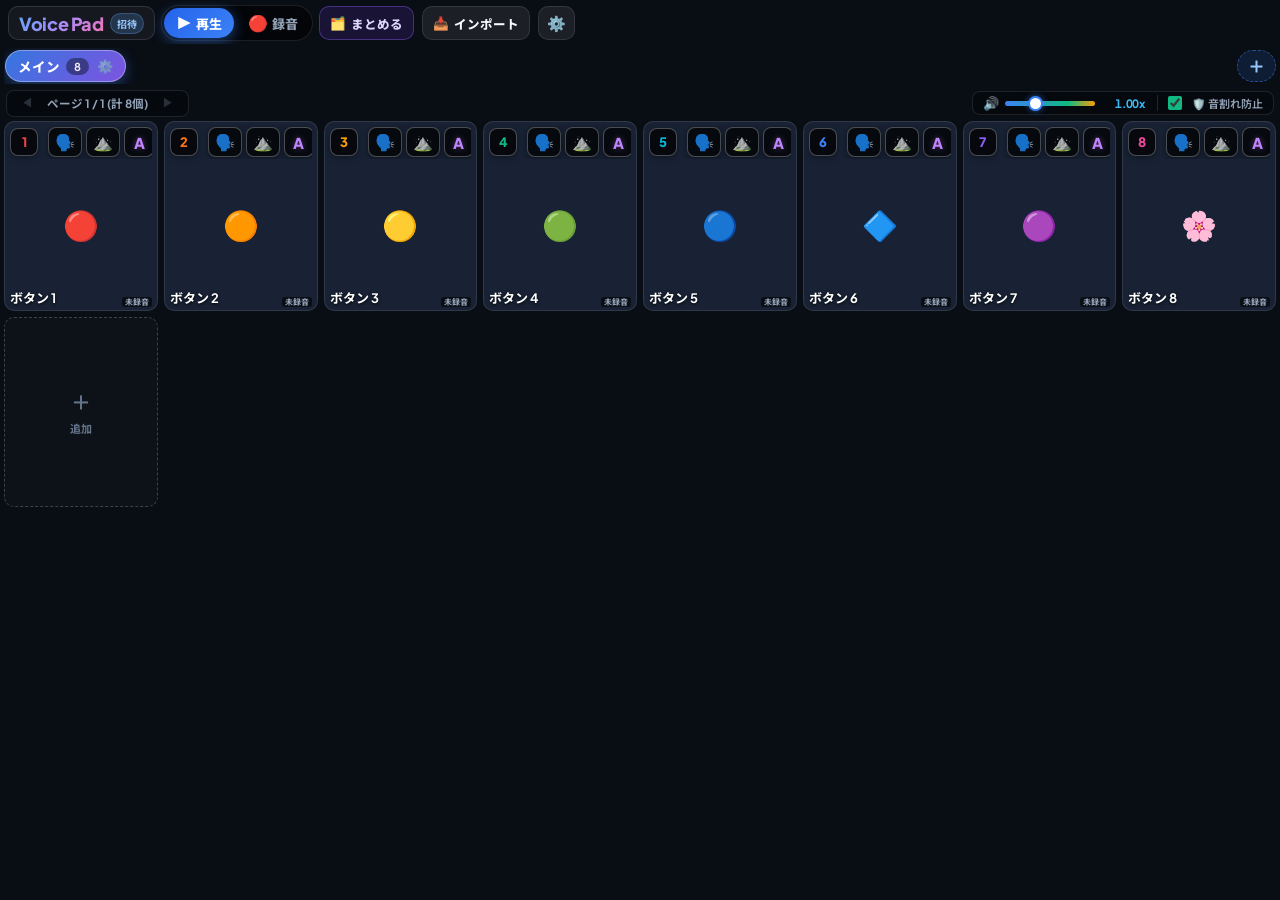
==== index.html @ 6bc82bad "Add files via upload" ====
<!DOCTYPE html>
<html lang="ja">
<head>
    <meta charset="UTF-8">
    <meta name="viewport" content="width=device-width, initial-scale=1.0, maximum-scale=1.0, user-scalable=no, viewport-fit=cover">
    <title>Voice Pad - 音声録音＆タッチサンプラー</title>
    <meta name="description" content="直感的な操作で音声を録音・再生できる高機能タッチサンプラー。スクロール管理、個別ボイスチェンジャー＆スピード設定、バックアップ共有対応。">
    
    <!-- iOS / iPadOS / Android PWA 最適化 -->
    <meta name="apple-mobile-web-app-capable" content="yes">
    <meta name="apple-mobile-web-app-status-bar-style" content="black-translucent">
    <meta name="apple-mobile-web-app-title" content="Voice Pad">
    <meta name="theme-color" content="#090d14">
    <meta name="mobile-web-app-capable" content="yes">
    <meta http-equiv="Cache-Control" content="no-cache, no-store, must-revalidate">
    <meta http-equiv="Pragma" content="no-cache">
    <meta http-equiv="Expires" content="0">
    <link rel="manifest" href="manifest.json">
    
    <link rel="stylesheet" href="style.css?v=20260925_0050">
</head>
<body>
    <div id="app-container">
        <!-- 1段目：アプリヘッダー -->
        <header class="app-header">
            <div class="logo-group">
                <button id="header-logo-btn" class="logo-btn" title="📱 アプリ招待・QRコードを開く" aria-label="アプリ招待">
                    <span class="app-title">Voice Pad</span>
                    <span class="logo-badge">招待</span>
                </button>
            </div>

            <!-- モード切り替えスイッチ (再生 / 録音) -->
            <div class="mode-switch-container">
                <button id="mode-play-btn" class="mode-toggle-btn active" data-mode="play" aria-label="再生モード">
                    <span class="mode-icon">▶️</span>
                    <span class="mode-label">再生</span>
                </button>
                <button id="mode-record-btn" class="mode-toggle-btn" data-mode="record" aria-label="録音モード">
                    <span class="mode-icon">🔴</span>
                    <span class="mode-label">録音</span>
                </button>
            </div>

            <!-- ヘッダー右側コントロール -->
            <div class="header-controls">
                <!-- まとめるボタン（長押しでまとめモードへ） -->
                <button id="header-merge-btn" class="header-action-btn merge-btn" title="長押しでまとめモード（複数スクロールを1つに統合）" aria-label="まとめる">
                    🗂️ <span class="btn-text">まとめる</span>
                </button>

                <!-- 共有データ（スクロール・ボタン）インポートボタン -->
                <button id="header-import-btn" class="header-action-btn" title="共有されたスクロールやボタンを読み込む (.json)" aria-label="インポート">
                    📥 <span class="btn-text">インポート</span>
                </button>

                <!-- 設定・バックアップ管理ボタン -->
                <button id="header-settings-btn" class="header-action-btn icon-only" title="設定＆バックアップ" aria-label="設定">
                    ⚙️
                </button>
            </div>
        </header>

        <!-- 🗂️ まとめモード案内バナー（まとめモード中のみ表示） -->
        <div id="merge-mode-banner" class="merge-mode-banner" style="display: none;">
            <div class="merge-banner-info">
                <span class="merge-banner-badge">🗂️ まとめモード中</span>
                <span class="merge-banner-text">まとめたいスクロールにチェックを入れて【まとめる】を押してください</span>
            </div>
            <div class="merge-banner-actions">
                <button id="btn-cancel-merge-mode" class="merge-banner-cancel-btn" title="まとめモードを終了">❌ 解除</button>
            </div>
        </div>

        <!-- ２段目：スクロールタブバー（横スクロール＆長押しドラッグ並び替え対応） -->
        <nav class="scroll-tabs-bar" aria-label="スクロールタブ">
            <div id="scroll-tabs-container" class="scroll-tabs-container">
                <!-- JavaScript で動的にスクロールタブを生成 -->
            </div>
            <button id="add-scroll-btn" class="add-scroll-btn" title="新しいスクロールを追加" aria-label="スクロールを追加">
                <span class="plus-icon">＋</span>
            </button>
        </nav>

        <!-- ３段目：ページネーション ＆ グローバル音量・音割れ防止バー -->
        <div class="sub-toolbar">
            <div id="pagination-controls" class="pagination-controls">
                <button id="prev-page-btn" class="page-nav-btn" title="前のページ" aria-label="前のページ">◀</button>
                <span id="page-indicator" class="page-indicator">ページ 1 / 1 (0個)</span>
                <button id="next-page-btn" class="page-nav-btn" title="次のページ" aria-label="次のページ">▶</button>
            </div>

            <!-- 🔊 グローバル音量＆ソフトクリッピングバー -->
            <div id="global-audio-bar" class="global-audio-bar" title="全体の再生音量と音割れ防止（ソフトクリッピング）設定">
                <div class="global-vol-control">
                    <span class="global-vol-icon" aria-hidden="true">🔊</span>
                    <input type="range" id="global-volume-slider" class="global-volume-slider" min="0.1" max="3.0" step="0.05" value="1.0" title="マスター音量（0.1x〜3.0x）" aria-label="マスター音量">
                    <span id="global-volume-val" class="global-volume-val">1.00x</span>
                </div>
                <div class="global-softclip-control">
                    <label class="softclip-toggle-label" for="global-softclip-toggle" title="デジタル上限を超えた音割れを滑らかに抑制（ソフトクリッピング）">
                        <input type="checkbox" id="global-softclip-toggle" class="softclip-checkbox" checked>
                        <span class="softclip-custom-check"></span>
                        <span class="softclip-text">🛡️ 音割れ防止</span>
                    </label>
                </div>
            </div>
        </div>

        <!-- スイッチグリッドメインエリア -->
        <main id="pad-grid" class="pad-grid">
            <!-- JavaScript (app.js) で自動生成されます -->
        </main>
    </div>

    <!-- ==================== モーダル群 ==================== -->

    <!-- ① スイッチ（ボタン）個別設定モーダル -->
    <div id="modal-backdrop" class="modal-backdrop" role="dialog" aria-modal="true" aria-labelledby="modal-slot-num">
        <div class="modal-content">
            <div class="modal-header">
                <h3 class="modal-title">スイッチ <span id="modal-slot-num">1</span> の設定</h3>
                <button id="close-modal-btn" class="close-modal-btn" title="閉じる" aria-label="閉じる">
                    <svg width="18" height="18" viewBox="0 0 24 24" fill="none" stroke="currentColor" stroke-width="2">
                        <line x1="18" y1="6" x2="6" y2="18"></line>
                        <line x1="6" y1="6" x2="18" y2="18"></line>
                    </svg>
                </button>
            </div>

            <div class="modal-body-scroll">
                <div class="form-group">
                    <label class="form-label" for="edit-label">スイッチの名前（ラベル）</label>
                    <input type="text" id="edit-label" class="form-input" placeholder="例: こんにちは、拍手、効果音..." maxlength="24">
                </div>

                <!-- 🔊 スイッチ個別の音量（ボリューム）スライダー -->
                <div class="form-group" style="background: rgba(255, 255, 255, 0.04); border: 1px solid var(--border-color); border-radius: 10px; padding: 10px 12px; margin-bottom: 14px;">
                    <div style="display: flex; justify-content: space-between; align-items: center; margin-bottom: 6px;">
                        <label class="form-label" for="edit-slot-volume" style="margin-bottom: 0; font-weight: 700; font-size: 13px;">
                            🔊 このスイッチの音量（ボリューム）
                        </label>
                        <span id="edit-slot-volume-val" class="volume-val-badge" style="font-size: 12.5px; font-weight: 800; color: #38bdf8; background: rgba(14, 165, 233, 0.15); padding: 2px 8px; border-radius: 12px;">100% (標準)</span>
                    </div>
                    <div style="display: flex; align-items: center; gap: 10px;">
                        <span style="font-size: 14px; opacity: 0.7;">🔈</span>
                        <input type="range" id="edit-slot-volume" class="adjust-slider" min="0.0" max="2.0" step="0.05" value="1.0" aria-label="このスイッチの音量">
                        <span style="font-size: 14px; opacity: 0.7;">📢</span>
                    </div>
                    <div class="slider-ticks" style="display: flex; justify-content: space-between; font-size: 10px; color: var(--text-muted); margin-top: 4px; padding: 0 4px;">
                        <span>0% (消音)</span>
                        <span>50%</span>
                        <span>100% (標準)</span>
                        <span>150%</span>
                        <span>200% (大音量)</span>
                    </div>
                </div>

                <!-- スイッチ個別の再生スピード設定 -->
                <div class="form-group">
                    <label class="form-label" for="edit-slot-speed">⏩ このスイッチの再生スピード</label>
                    <select id="edit-slot-speed" class="form-input">
                        <option value="inherit">🔄 スクロール設定に従う（デフォルト）</option>
                        <option value="0.5">🐢 0.5倍速 (超ゆっくり)</option>
                        <option value="0.75">🚶 0.75倍速 (ゆっくり)</option>
                        <option value="0.9">🔹 0.9倍速 (少しゆっくり)</option>
                        <option value="1.0">⚡ 1.0倍速 (標準スピード)</option>
                        <option value="1.1">🔸 1.1倍速 (少し速い)</option>
                        <option value="1.25">🏃 1.25倍速 (やや速い)</option>
                        <option value="1.5">🏎️ 1.5倍速 (速い)</option>
                        <option value="1.75">🚀 1.75倍速 (とても速い)</option>
                        <option value="2.0">💨 2.0倍速 (2倍速)</option>
                    </select>
                </div>

                <!-- 音声波形エディター＆トリミングセクション（録音・音声がある時に表示） -->
                <div id="waveform-editor-card" class="form-group waveform-editor-card" style="display: none;">
                    <div class="waveform-header">
                        <label class="form-label" style="margin-bottom:0;">✂️ 音声波形エディター ＆ 無音カット</label>
                        <span id="waveform-duration-badge" class="waveform-badge">0.0s</span>
                    </div>
                    <div class="waveform-canvas-container">
                        <canvas id="waveform-canvas" class="waveform-canvas" width="600" height="80"></canvas>
                        <div id="waveform-playhead" class="waveform-playhead"></div>
                    </div>
                    <div class="waveform-trim-controls">
                        <div class="trim-slider-group">
                            <span class="trim-label">✂️ 開始位置: <span id="trim-start-val">0.00s</span></span>
                            <input type="range" id="trim-start-slider" min="0" max="100" step="0.5" value="0" class="adjust-slider">
                        </div>
                        <div class="trim-slider-group">
                            <span class="trim-label">✂️ 終了位置: <span id="trim-end-val">0.00s</span></span>
                            <input type="range" id="trim-end-slider" min="0" max="100" step="0.5" value="100" class="adjust-slider">
                        </div>
                    </div>
                    <div class="waveform-action-tools">
                        <button type="button" id="btn-waveform-preview" class="action-btn secondary-btn">▶️ 編集後を試聴</button>
                        <button type="button" id="btn-waveform-normalize" class="action-btn download-btn" title="音量を均一・最大化">📈 音量ノーマライズ</button>
                        <button type="button" id="btn-waveform-fade" class="action-btn download-btn" title="前後0.05秒にフェード処理">🌊 フェード適用</button>
                        <button type="button" id="btn-waveform-save" class="action-btn save-btn">✂️ トリムを適用保存</button>
                    </div>
                </div>

                <!-- 名前の位置選択 -->
                <div class="form-group">
                    <label class="form-label">名前の位置</label>
                    <div class="position-selector">
                        <button type="button" class="pos-btn" data-pos="top">⬆️ 枠の上部</button>
                        <button type="button" class="pos-btn" data-pos="center">⏺️ 枠の中央</button>
                        <button type="button" class="pos-btn active" data-pos="bottom">⬇️ 枠の下部</button>
                    </div>
                    <input type="hidden" id="edit-label-pos" value="bottom">
                </div>

                <!-- アイコン（写真または絵文字） -->
                <div class="form-group">
                    <label class="form-label">アイコン（写真 または 絵文字）</label>
                    
                    <!-- 写真取り込み＆調整エリア -->
                    <div class="photo-select-container">
                        <div class="photo-top-bar">
                            <button type="button" id="select-photo-btn" class="action-btn download-btn" style="margin: 0; padding: 7px 12px; font-size: 12px; flex: 1;">
                                📷 写真を撮影 / アルバムから選択
                            </button>
                            <button type="button" id="remove-photo-btn" class="action-btn delete-btn" style="display: none; margin: 0; padding: 7px 10px; font-size: 11px;">
                                🗑️ 写真を解除
                            </button>
                        </div>

                        <!-- 写真調整プレビュー枠 -->
                        <div id="photo-adjust-box" class="photo-adjust-box" style="display: none;">
                            <div class="photo-adjust-header">
                                <span>🖼️ 写真の位置・拡大調整</span>
                                <span class="crop-hint">（プレビューをドラッグして移動）</span>
                            </div>

                            <div class="photo-preview-wrapper">
                                <div id="photo-crop-viewport" class="photo-crop-viewport pad-card-preview">
                                    <div class="crop-image-layer">
                                        <img id="photo-crop-img" src="" alt="preview">
                                    </div>
                                    <div class="pad-photo-overlay"></div>

                                    <div class="preview-header">
                                        <span id="preview-slot-badge" class="slot-badge">1</span>
                                        <div id="preview-label-top" class="pad-label preview-label"></div>
                                        <div class="preview-dummy-btn">⚙️</div>
                                    </div>

                                    <div class="preview-body">
                                        <div id="preview-label-center" class="pad-label preview-label"></div>
                                    </div>

                                    <div class="preview-footer">
                                        <div id="preview-label-bottom" class="pad-label preview-label"></div>
                                        <div id="preview-status" class="pad-status">未録音</div>
                                    </div>
                                </div>
                            </div>

                            <div class="adjust-control-row">
                                <span class="adjust-label">🔍 拡大率</span>
                                <input type="range" id="photo-zoom-slider" min="50" max="300" value="100" class="adjust-slider">
                                <span id="photo-zoom-val" class="adjust-val">100%</span>
                            </div>

                            <div class="adjust-tools-row">
                                <div class="dpad-container">
                                    <button type="button" class="dpad-btn" data-move="up" title="上へ">⬆️</button>
                                    <div class="dpad-middle">
                                        <button type="button" class="dpad-btn" data-move="left" title="左へ">⬅️</button>
                                        <button type="button" class="dpad-btn dpad-reset" data-move="reset" title="初期位置">🔄</button>
                                        <button type="button" class="dpad-btn" data-move="right" title="右へ">➡️</button>
                                    </div>
                                    <button type="button" class="dpad-btn" data-move="down" title="下へ">⬇️</button>
                                </div>

                                <div class="fit-mode-container">
                                    <button type="button" id="btn-fit-cover" class="fit-mode-btn active" data-fit="cover">🔲 枠いっぱい</button>
                                    <button type="button" id="btn-fit-contain" class="fit-mode-btn" data-fit="contain">🔳 全体表示</button>
                                </div>
                            </div>
                        </div>
                    </div>

                    <!-- 絵文字クイックパレット -->
                    <div class="emoji-selector" style="margin-top: 6px;">
                        <button type="button" class="emoji-opt">🔊</button>
                        <button type="button" class="emoji-opt">👋</button>
                        <button type="button" class="emoji-opt">🎉</button>
                        <button type="button" class="emoji-opt">🐶</button>
                        <button type="button" class="emoji-opt">🐱</button>
                        <button type="button" class="emoji-opt">🎵</button>
                        <button type="button" class="emoji-opt">⭐</button>
                        <button type="button" class="emoji-opt">❤️</button>
                        <button type="button" class="emoji-opt">🔔</button>
                        <button type="button" class="emoji-opt">🔥</button>
                    </div>
                    <input type="hidden" id="edit-emoji" value="🔊">
                </div>

                <!-- データを送る・共有セクション -->
                <div class="form-group p2p-export-group" style="margin-top: 10px; padding: 10px; background: rgba(14, 165, 233, 0.08); border: 1px solid rgba(14, 165, 233, 0.3); border-radius: 10px;">
                    <div style="display: flex; justify-content: space-between; align-items: center; margin-bottom: 6px;">
                        <span class="opt-label" style="font-size: 12px; font-weight: 800; color: #38bdf8;">📤 データを送る (生徒 ➜ 先生)</span>
                        <span class="badge-tag" style="background: rgba(14, 165, 233, 0.25); color: #7dd3fc; border-color: #38bdf8;">QR直接転送</span>
                    </div>
                    <button type="button" id="btn-slot-webrtc-send" class="action-btn share-btn" style="background: linear-gradient(135deg, #0284c7, #2563eb); font-weight: 800; padding: 10px 14px;">
                        <span class="btn-icon">📡</span> 先生にQR送信（1ステップ直接転送）
                    </button>
                    <div style="font-size: 10.5px; color: var(--text-muted); margin-top: 4px; line-height: 1.4;">
                        ※ 押すとQRコードが表示され、先生のカメラで1回読み取るだけでボタンが送信されます。
                    </div>
                </div>

                <!-- 音声ファイル取り込み・エクスポートアクション -->
                <div class="modal-actions">
                    <button id="save-slot-btn" class="action-btn save-btn">💾 設定を保存する</button>
                    <button id="import-slot-audio-btn" class="action-btn download-btn">📁 音声ファイルを選択して読み込む</button>
                    <button id="export-single-slot-btn" class="action-btn share-btn" style="background: linear-gradient(135deg, #0284c7, #2563eb);">📤 📲 AirDrop / 端末間でこのボタンを送る (.vpad-button)</button>
                    <button id="download-audio-btn" class="action-btn download-btn" style="display: none;">💾 録音音声ファイル (m4a/webm) を保存</button>
                    <button id="duplicate-slot-btn" class="action-btn secondary-btn">📋 このスイッチを複製</button>
                    <button id="delete-audio-btn" class="action-btn warning-btn" style="display: none;">🔇 録音データのみ消去</button>
                    <button id="delete-slot-btn" class="action-btn delete-btn">🗑️ スイッチ自体を削除</button>
                </div>
            </div>
        </div>
    </div>

    <!-- ①-B ボタン専用【声質】クイック設定モーダル -->
    <div id="slot-voice-modal-backdrop" class="modal-backdrop" role="dialog" aria-modal="true">
        <div class="modal-content">
            <div class="modal-header">
                <h3 class="modal-title">🗣️ スイッチ <span id="voice-modal-slot-num">1</span> の声質設定</h3>
                <button id="close-slot-voice-modal-btn" class="close-modal-btn" title="閉じる" aria-label="閉じる">
                    <svg width="18" height="18" viewBox="0 0 24 24" fill="none" stroke="currentColor" stroke-width="2">
                        <line x1="18" y1="6" x2="6" y2="18"></line>
                        <line x1="6" y1="6" x2="18" y2="18"></line>
                    </svg>
                </button>
            </div>

            <div class="modal-body-scroll">
                <!-- 🗑️ 声質設定オールクリアボタン -->
                <div style="margin-bottom: 10px;">
                    <button type="button" id="btn-clear-slot-voice" class="modal-all-clear-btn" title="声質設定をすべて初期状態にリセット">
                        <span class="btn-icon">🗑️</span> 声質設定のオールクリア
                    </button>
                </div>

                <div class="form-group">
                    <label class="form-label" for="slot-quick-voice-mode">声質の適用モード</label>
                    <select id="slot-quick-voice-mode" class="form-input">
                        <option value="inherit">🔄 スクロールの声質に従う</option>
                        <option value="custom">🗣️ このボタン専用の声質にカスタム設定</option>
                    </select>
                </div>

                <div id="slot-quick-voice-panel" style="margin-top: 6px;">
                    <!-- 🎛️ Voicemod スタイル 統合ボイスセレクター -->
                    <div class="voicemod-section" style="margin-bottom: 10px;">
                        <div class="voicemod-header">
                            <span class="voicemod-title">🎛️ Voicemod プリセットカード</span>
                            <span class="voicemod-badge">VOICEMOD FX</span>
                        </div>
                        <div class="voicemod-category-tabs" id="quick-voice-voicemod-tabs">
                            <button type="button" class="vm-tab-btn active" data-category="all">すべて</button>
                            <button type="button" class="vm-tab-btn" data-category="device">🎙️ 機材・通信</button>
                            <button type="button" class="vm-tab-btn" data-category="character">🎭 キャラクター</button>
                            <button type="button" class="vm-tab-btn" data-category="horror">👻 ホラー・SF</button>
                            <button type="button" class="vm-tab-btn" data-category="music">👥 分身・合唱</button>
                            <button type="button" class="vm-tab-btn" data-category="meme">🤪 面白・ミーム</button>
                        </div>
                        <div class="voicemod-grid" id="quick-voice-voicemod-grid"></div>
                        <!-- 🎙️ Voicemodカード直下 試聴バー -->
                        <div class="section-inline-preview">
                            <button type="button" class="inline-preview-btn btn-inline-voice-preview">
                                <span class="btn-icon">▶️</span> 選択したボイスプリセットで試聴
                            </button>
                        </div>
                    </div>

                    <div class="fx-stage-card stage-voice">
                        <div class="fx-stage-header">
                            <span class="fx-stage-title">🗣️ 人の声質パラメータ（中身）</span>
                            <span class="fx-stage-badge">Voice Character</span>
                        </div>

                        <div class="fx-slider-list">
                            <!-- ① ピッチシフト -->
                            <div class="fx-slider-item">
                                <div class="fx-slider-top">
                                    <span class="fx-slider-label">🎵 ピッチシフト（声の高さ）</span>
                                    <span id="quick-voice-pitch-val" class="fx-slider-val">±0 半音</span>
                                </div>
                                <input type="range" id="quick-voice-pitch-slider" min="-12" max="12" step="1" value="0" class="adjust-slider fx-slider-track">
                                <div class="fx-slider-hints">
                                    <span>-12 (1オクターブ低)</span>
                                    <span>±0 (標準)</span>
                                    <span>+12 (1オクターブ高)</span>
                                </div>
                            </div>

                            <!-- ② フォルマントシフト -->
                            <div class="fx-slider-item">
                                <div class="fx-slider-top">
                                    <span class="fx-slider-label">🗣️ フォルマント（喉・身体のサイズ感・太さ）</span>
                                    <span id="quick-voice-formant-val" class="fx-slider-val">1.00x (標準)</span>
                                </div>
                                <input type="range" id="quick-voice-formant-slider" min="0.35" max="2.0" step="0.01" value="1.0" class="adjust-slider fx-slider-track">
                                <div class="fx-slider-hints">
                                    <span>0.35x (極太/モンスター)</span>
                                    <span>1.0x (原音)</span>
                                    <span>2.0x (妖精/子ども)</span>
                                </div>
                            </div>

                            <!-- ③ 質感・ざらつき -->
                            <div class="fx-slider-item">
                                <div class="fx-slider-top">
                                    <span class="fx-slider-label">🌾 質感・ざらつき（息成分・倍音歪み）</span>
                                    <span id="quick-voice-rough-val" class="fx-slider-val">0% (クリア)</span>
                                </div>
                                <input type="range" id="quick-voice-rough-slider" min="0" max="100" step="1" value="0" class="adjust-slider fx-slider-track">
                                <div class="fx-slider-hints">
                                    <span>0% (クリア)</span>
                                    <span>50% (ハスキー)</span>
                                    <span>100% (歪み/かすれ)</span>
                                </div>
                            </div>

                            <!-- ④ 再生スピード -->
                            <div class="fx-slider-item">
                                <div class="fx-slider-top">
                                    <span class="fx-slider-label">⚡ 再生スピード（速度・テンポ）</span>
                                    <span id="quick-voice-speed-val" class="fx-slider-val">1.00x (等倍)</span>
                                </div>
                                <input type="range" id="quick-voice-speed-slider" min="0.5" max="2.0" step="0.05" value="1.0" class="adjust-slider fx-slider-track">
                                <div class="fx-slider-hints">
                                    <span>0.5x (ゆっくり)</span>
                                    <span>1.0x (等倍)</span>
                                    <span>2.0x (倍速)</span>
                                </div>
                            </div>
                        </div>

                        <!-- 声質クイックプリセット -->
                        <div class="fx-preset-row">
                            <span class="fx-preset-label">クイック選択:</span>
                            <div class="fx-preset-chips" id="quick-voice-preset-chips">
                                <button type="button" class="fx-chip-btn" data-preset="normal">🎙️ 標準</button>
                                <button type="button" class="fx-chip-btn" data-preset="helium">🎈 ヘリウム</button>
                                <button type="button" class="fx-chip-btn" data-preset="baby">👶 赤ちゃん</button>
                                <button type="button" class="fx-chip-btn" data-preset="girl">👧 女の子</button>
                                <button type="button" class="fx-chip-btn" data-preset="boy">👦 男の子</button>
                                <button type="button" class="fx-chip-btn" data-preset="man">👨 男の人</button>
                                <button type="button" class="fx-chip-btn" data-preset="woman">👩 女の人</button>
                                <button type="button" class="fx-chip-btn" data-preset="old_man">👴 おじいさん</button>
                                <button type="button" class="fx-chip-btn" data-preset="old_woman">👵 おばあさん</button>
                                <button type="button" class="fx-chip-btn" data-preset="monster">👹 怪獣</button>
                            </div>
                        </div>

                        <!-- 🗣️ 人の声質パラメータ直下 試聴バー -->
                        <div class="section-inline-preview">
                            <button type="button" class="inline-preview-btn btn-inline-voice-preview">
                                <span class="btn-icon">▶️</span> この声質パラメータで試聴
                            </button>
                        </div>
                    </div>

                    <!-- ステージ3: 3バンドEQ -->
                    <div class="eq-stage-card">
                        <div class="fx-stage-header">
                            <span class="fx-stage-title" style="color: #c084fc;">🎚️ 3バンドEQ (音質イコライザー)</span>
                            <span class="fx-stage-badge" style="background: rgba(139, 92, 246, 0.4); border-color: #c084fc;">3-Band EQ</span>
                        </div>
                        <div class="eq-grid">
                            <div class="eq-item">
                                <div class="eq-label-row">
                                    <span class="eq-label">低音 (Bass)</span>
                                    <span id="quick-voice-eq-bass-val" class="eq-val">±0 dB</span>
                                </div>
                                <input type="range" id="quick-voice-eq-bass-slider" min="-12" max="12" step="1" value="0" class="adjust-slider fx-slider-track">
                            </div>
                            <div class="eq-item">
                                <div class="eq-label-row">
                                    <span class="eq-label">中音 (Mid)</span>
                                    <span id="quick-voice-eq-mid-val" class="eq-val">±0 dB</span>
                                </div>
                                <input type="range" id="quick-voice-eq-mid-slider" min="-12" max="12" step="1" value="0" class="adjust-slider fx-slider-track">
                            </div>
                            <div class="eq-item">
                                <div class="eq-label-row">
                                    <span class="eq-label">高音 (Treble)</span>
                                    <span id="quick-voice-eq-treble-val" class="eq-val">±0 dB</span>
                                </div>
                                <input type="range" id="quick-voice-eq-treble-slider" min="-12" max="12" step="1" value="0" class="adjust-slider fx-slider-track">
                            </div>
                        </div>

                        <!-- 🎚️ 3バンドEQ直下 試聴バー -->
                        <div class="section-inline-preview">
                            <button type="button" class="inline-preview-btn btn-inline-voice-preview">
                                <span class="btn-icon">▶️</span> この3バンドEQ音質で試聴
                            </button>
                        </div>
                    </div>

                    <!-- ステージ4: 特殊エフェクト -->
                    <div class="special-stage-card">
                        <div class="fx-stage-header">
                            <span class="fx-stage-title" style="color: #34d399;">✨ 特殊エフェクト (Special FX)</span>
                            <span class="fx-stage-badge" style="background: rgba(16, 185, 129, 0.4); border-color: #34d399;">Special FX</span>
                        </div>
                        <div class="fx-slider-list">
                            <div class="fx-slider-item">
                                <div class="fx-slider-top">
                                    <span class="fx-slider-label">👥 コーラス・分身</span>
                                    <span id="quick-voice-special-chorus-val" class="fx-slider-val">0% (オフ)</span>
                                </div>
                                <input type="range" id="quick-voice-special-chorus-slider" min="0" max="100" step="1" value="0" class="adjust-slider fx-slider-track">
                            </div>
                            <div class="fx-slider-item">
                                <div class="fx-slider-top">
                                    <span class="fx-slider-label">📻 無線ノイズ</span>
                                    <span id="quick-voice-special-radio-val" class="fx-slider-val">0% (オフ)</span>
                                </div>
                                <input type="range" id="quick-voice-special-radio-slider" min="0" max="100" step="1" value="0" class="adjust-slider fx-slider-track">
                            </div>
                            <div class="fx-slider-item">
                                <div class="fx-slider-top">
                                    <span class="fx-slider-label">🗑️ 音割れドライブ</span>
                                    <span id="quick-voice-special-trash-val" class="fx-slider-val">0% (オフ)</span>
                                </div>
                                <input type="range" id="quick-voice-special-trash-slider" min="0" max="100" step="1" value="0" class="adjust-slider fx-slider-track">
                            </div>
                        </div>

                        <!-- ✨ 特殊エフェクト直下 試聴バー -->
                        <div class="section-inline-preview">
                            <button type="button" class="inline-preview-btn btn-inline-voice-preview">
                                <span class="btn-icon">▶️</span> この特殊エフェクトで試聴
                            </button>
                        </div>
                    </div>
                </div>

                <div class="modal-actions" style="margin-top: 12px;">
                    <button type="button" id="btn-quick-voice-preview" class="action-btn download-btn">▶️ 声質全体を試聴する</button>
                    <button type="button" id="save-slot-voice-btn" class="action-btn save-btn">💾 このボタンの声質を保存</button>
                </div>
            </div>
        </div>
    </div>

    <!-- ①-C ボタン専用【環境】クイック設定モーダル -->
    <div id="slot-env-modal-backdrop" class="modal-backdrop" role="dialog" aria-modal="true">
        <div class="modal-content">
            <div class="modal-header">
                <h3 class="modal-title">⛰️ スイッチ <span id="env-modal-slot-num">1</span> の環境・空間設定</h3>
                <button id="close-slot-env-modal-btn" class="close-modal-btn" title="閉じる" aria-label="閉じる">
                    <svg width="18" height="18" viewBox="0 0 24 24" fill="none" stroke="currentColor" stroke-width="2">
                        <line x1="18" y1="6" x2="6" y2="18"></line>
                        <line x1="6" y1="6" x2="18" y2="18"></line>
                    </svg>
                </button>
            </div>

            <div class="modal-body-scroll">
                <!-- 🗑️ 環境設定オールクリアボタン -->
                <div style="margin-bottom: 10px;">
                    <button type="button" id="btn-clear-slot-env" class="modal-all-clear-btn" title="環境設定をすべて初期状態にリセット">
                        <span class="btn-icon">🗑️</span> 環境設定のオールクリア
                    </button>
                </div>

                <div class="form-group">
                    <label class="form-label" for="slot-quick-env-mode">環境エフェクトの適用モード</label>
                    <select id="slot-quick-env-mode" class="form-input">
                        <option value="inherit">🔄 スクロールの環境設定に従う</option>
                        <option value="custom">⛰️ このボタン専用の環境にカスタム設定</option>
                    </select>
                </div>

                <div id="slot-quick-env-panel" style="margin-top: 6px;">
                    <!-- ⛰️ Environment プリセットカード一覧 -->
                    <div class="voicemod-section" style="margin-bottom: 10px; border-color: rgba(16, 185, 129, 0.35);">
                        <div class="voicemod-header">
                            <span class="voicemod-title" style="color: #34d399;">⛰️ 環境プリセット (Environment Cards)</span>
                            <span class="voicemod-badge" style="background: linear-gradient(135deg, #059669, #10b981);">SCENE FX</span>
                        </div>
                        <div class="voicemod-category-tabs" id="quick-env-voicemod-tabs">
                            <button type="button" class="vm-tab-btn active" data-category="all">すべて</button>
                            <button type="button" class="vm-tab-btn" data-category="spatial">🏛️ 空間・反響</button>
                            <button type="button" class="vm-tab-btn" data-category="nature">🌿 自然・風景</button>
                            <button type="button" class="vm-tab-btn" data-category="daily">🏙️ 日常・生活</button>
                            <button type="button" class="vm-tab-btn" data-category="special">📡 機材・特殊</button>
                        </div>
                        <div class="voicemod-grid" id="quick-env-voicemod-grid"></div>

                        <!-- ⛰️ 環境プリセットカード直下 試聴バー -->
                        <div class="section-inline-preview">
                            <button type="button" class="inline-preview-btn btn-inline-env-preview">
                                <span class="btn-icon">▶️</span> 選択した環境プリセットで試聴
                            </button>
                        </div>
                    </div>

                    <!-- パラメータ微調整シークバー（常に表示・即座に調整可能） -->
                    <div class="fx-stage-card stage-env">
                        <div class="fx-stage-header">
                            <span class="fx-stage-title">⛰️ 環境パラメータ微調整（外側）</span>
                            <span class="fx-stage-badge">Fine Tuning</span>
                        </div>

                        <div class="fx-slider-list">
                            <!-- ① リバーブ・やまびこエコー -->
                            <div class="fx-slider-item">
                                <div class="fx-slider-top">
                                    <span class="fx-slider-label">🌊 リバーブ・やまびこエコー（空間残響）</span>
                                    <span id="quick-env-reverb-val" class="fx-slider-val">0% (ドライ)</span>
                                </div>
                                <input type="range" id="quick-env-reverb-slider" min="0" max="100" step="1" value="0" class="adjust-slider fx-slider-track">
                                <div class="fx-slider-hints">
                                    <span>0% (反響なし)</span>
                                    <span>50% (お風呂)</span>
                                    <span>100% (大聖堂/洞窟)</span>
                                </div>
                            </div>

                            <!-- ② フィルター -->
                            <div class="fx-slider-item">
                                <div class="fx-slider-top">
                                    <span class="fx-slider-label">📻 音響フィルター（こもり・電話・メガホン）</span>
                                    <span id="quick-env-filter-val" class="fx-slider-val">0% (オフ)</span>
                                </div>
                                <input type="range" id="quick-env-filter-slider" min="0" max="100" step="1" value="0" class="adjust-slider fx-slider-track">
                                <div class="fx-slider-hints">
                                    <span>0% (原音)</span>
                                    <span>50% (ラジオ/こもり)</span>
                                    <span>100% (メガホン/電話)</span>
                                </div>
                            </div>

                            <!-- ③ モジュレーション -->
                            <div class="fx-slider-item">
                                <div class="fx-slider-top">
                                    <span class="fx-slider-label">🤖 特殊モジュレーション（ロボット・宇宙人）</span>
                                    <span id="quick-env-mod-val" class="fx-slider-val">0% (オフ)</span>
                                </div>
                                <input type="range" id="quick-env-mod-slider" min="0" max="100" step="1" value="0" class="adjust-slider fx-slider-track">
                                <div class="fx-slider-hints">
                                    <span>0% (オフ)</span>
                                    <span>50% (宇宙人/うねり)</span>
                                    <span>100% (金属ロボット)</span>
                                </div>
                            </div>

                            <!-- ④ 環境背景音の音量 -->
                            <div class="fx-slider-item">
                                <div class="fx-slider-top">
                                    <span class="fx-slider-label">🔊 環境背景音の音量</span>
                                    <span id="quick-env-ambient-vol-val" class="fx-slider-val">35%</span>
                                </div>
                                <input type="range" id="quick-env-ambient-vol-slider" min="0" max="100" step="5" value="35" class="adjust-slider fx-slider-track">
                                <div class="fx-slider-hints">
                                    <span>0% (消音)</span>
                                    <span>50% (適度)</span>
                                    <span>100% (大音量)</span>
                                </div>
                            </div>

                            <!-- ⑤ 環境背景音の選択 -->
                            <div class="fx-slider-item">
                                <div class="fx-slider-top">
                                    <span class="fx-slider-label">🎵 環境背景音の選択</span>
                                </div>
                                <select id="quick-env-ambient-sound-select" class="form-input" style="font-size: 11.5px; padding: 5px 8px; margin-top: 4px;">
                                    <option value="none">🔇 背景音なし</option>
                                    <option value="underwater">🫧 水の中（深海・気泡音）</option>
                                    <option value="birds">🐦 鳥の声（爽やかなさえずり・微風）</option>
                                    <option value="forest">🌲 森の音（木々のざわめき・風）</option>
                                    <option value="city">🏙️ 街の喧騒（都市の雑踏・車の走行音）</option>
                                    <option value="train">🚃 電車の中（ガタゴト線路音・モーター）</option>
                                    <option value="rain">🌧️ 雨と雷（しとしと雨音・遠雷）</option>
                                    <option value="cafe">☕ カフェ（店内の賑わい・カップ音）</option>
                                    <option value="cave_drip">⛰️ 洞窟の滴（空間ドローン・水滴音）</option>
                                    <option value="cathedral">⛪ 大聖堂（荘厳な聖歌コードドローン）</option>
                                    <option value="space">🌌 宇宙（無重力サブベース・うねり）</option>
                                </select>
                            </div>
                        </div>

                        <!-- ⛰️ 環境微調整シークバー直下 試聴バー -->
                        <div class="section-inline-preview">
                            <button type="button" class="inline-preview-btn btn-inline-env-preview">
                                <span class="btn-icon">▶️</span> この環境・背景音設定で試聴
                            </button>
                        </div>
                    </div>
                </div>

                <div class="modal-actions" style="margin-top: 12px;">
                    <button type="button" id="btn-quick-env-preview" class="action-btn download-btn">▶️ 環境エフェクト全体を試聴する</button>
                    <button type="button" id="save-slot-env-btn" class="action-btn save-btn">💾 このボタンの環境を保存</button>
                </div>
            </div>
        </div>
    </div>

    <!-- ①-D ボタン専用【AI音声合成 (TTS)】クイック設定モーダル -->
    <div id="slot-tts-modal-backdrop" class="modal-backdrop" role="dialog" aria-modal="true" aria-labelledby="tts-modal-slot-num">
        <div class="modal-content">
            <div class="modal-header">
                <h3 class="modal-title" style="color: #c084fc;">🔤 スイッチ <span id="tts-modal-slot-num">1</span> の打ち込みAI音声（テキスト読上げ）</h3>
                <button id="close-slot-tts-modal-btn" class="close-modal-btn" title="閉じる" aria-label="閉じる">
                    <svg width="18" height="18" viewBox="0 0 24 24" fill="none" stroke="currentColor" stroke-width="2">
                        <line x1="18" y1="6" x2="6" y2="18"></line>
                        <line x1="6" y1="6" x2="18" y2="18"></line>
                    </svg>
                </button>
            </div>

            <div class="modal-body-scroll">
                <!-- 🗑️ AI音声設定オールクリアボタン -->
                <div style="margin-bottom: 10px;">
                    <button type="button" id="btn-clear-slot-tts" class="modal-all-clear-btn" title="AI音声設定をすべて初期状態にリセット">
                        <span class="btn-icon">🗑️</span> AI音声設定のオールクリア
                    </button>
                </div>

                <!-- 読み上げ文章テキスト入力 -->
                <div class="form-group tts-section-card" style="margin-bottom: 8px;">
                    <div style="display:flex; justify-content:space-between; align-items:center; margin-bottom:6px;">
                        <label class="form-label" style="margin-bottom:0;" for="slot-tts-input-text">📝 読み上げる文章（テキスト）</label>
                        <span class="badge-tag">AI音声・完全ローカル</span>
                    </div>
                    <div class="tts-textarea-wrapper">
                        <textarea id="slot-tts-input-text" class="form-input tts-textarea" placeholder="読み上げる文章をここに入力してください（例: おはようございます、今日もよろしくお願いします）..." rows="3" maxlength="300"></textarea>
                    </div>

                    <!-- ポーズ補助ツール -->
                    <div class="tts-control-bar" style="margin-top: 6px;">
                        <div class="tts-pause-tools" style="margin: 0; width: 100%; justify-content: space-between;">
                            <span style="font-size: 11px; color: var(--text-muted); align-self: center; font-weight:700;">ポーズ補助:</span>
                            <button type="button" class="tts-pause-btn" data-pause="comma">➕「、」</button>
                            <button type="button" class="tts-pause-btn" data-pause="space">⏸️ 空白</button>
                            <button type="button" class="tts-pause-btn" data-pause="period">➕「。」</button>
                            <button type="button" class="tts-pause-btn" data-pause="clear" style="color: #fca5a5; border-color: rgba(239, 68, 68, 0.3);">🔄 記号消去</button>
                        </div>
                    </div>
                </div>

                <!-- 🎙️ 日本語ベース音声（話者）スイッチ -->
                <div class="form-group" style="margin-bottom: 8px;">
                    <span class="opt-label" style="display:block; margin-bottom: 6px; font-size: 11.5px; font-weight: 700; color: #93c5fd;">🎙️ 日本語ベース音声（話者）を選択:</span>
                    <div class="fx-preset-chips" id="slot-tts-voice-chips" style="display: grid; grid-template-columns: repeat(5, 1fr); gap: 6px;">
                        <button type="button" class="fx-chip-btn active" data-tts-voice="ayumi" style="justify-content: center; padding: 8px 2px; font-size: 11px;">👩 あゆみ</button>
                        <button type="button" class="fx-chip-btn" data-tts-voice="haruka" style="justify-content: center; padding: 8px 2px; font-size: 11px;">👩 はるか</button>
                        <button type="button" class="fx-chip-btn" data-tts-voice="ichiro" style="justify-content: center; padding: 8px 2px; font-size: 11px;">👨 いちろう</button>
                        <button type="button" class="fx-chip-btn" data-tts-voice="sayaka" style="justify-content: center; padding: 8px 2px; font-size: 11px;">👩 さやか</button>
                        <button type="button" class="fx-chip-btn" data-tts-voice="google" style="justify-content: center; padding: 8px 2px; font-size: 11px;">🟢 Google</button>
                    </div>
                </div>

                <!-- 🎚️ 音声詳細パラメータ（声の高さ / 読む速さ） -->
                <div class="fx-stage-card stage-voice" style="margin-bottom: 8px; padding: 10px;">
                    <div class="fx-slider-list" style="gap: 8px;">
                        <!-- ① 音程 (ピッチ: 声の高さ) -->
                        <div class="fx-slider-item">
                            <div class="fx-slider-top">
                                <span class="fx-slider-label">🎵 声の高さ (ピッチ・音程)</span>
                                <span id="slot-tts-pitch-val" class="fx-slider-val">1.00 (標準)</span>
                            </div>
                            <input type="range" id="slot-tts-pitch-slider" min="0.4" max="1.8" step="0.05" value="1.0" class="adjust-slider fx-slider-track">
                            <div class="fx-slider-hints">
                                <span>0.4 (低い声)</span>
                                <span>1.0 (標準)</span>
                                <span>1.8 (高い声)</span>
                            </div>
                        </div>

                        <!-- ② 話速 (スピード: 読む速さ) -->
                        <div class="fx-slider-item">
                            <div class="fx-slider-top">
                                <span class="fx-slider-label">⚡ 読む速さ (スピード・話速)</span>
                                <span id="slot-tts-rate-val" class="fx-slider-val">1.00x (標準)</span>
                            </div>
                            <input type="range" id="slot-tts-rate-slider" min="0.5" max="1.8" step="0.05" value="1.0" class="adjust-slider fx-slider-track">
                            <div class="fx-slider-hints">
                                <span>0.5x (ゆっくり)</span>
                                <span>1.0x (標準)</span>
                                <span>1.8x (早口)</span>
                            </div>
                        </div>
                    </div>
                </div>

                <div class="modal-actions" style="margin-top: 10px;">
                    <button type="button" id="btn-slot-tts-preview" class="action-btn download-btn">▶️ AI音声を試聴する</button>
                    <button type="button" id="save-slot-tts-btn" class="action-btn save-btn">✨ このボタンにAI音声を登録・保存</button>
                    <button type="button" id="delete-slot-tts-btn" class="action-btn warning-btn" style="display: none;">🔇 AI音声を消去</button>
                </div>
            </div>
        </div>
    </div>

    <!-- ② スクロール編集モーダル -->
    <div id="scroll-modal-backdrop" class="modal-backdrop" role="dialog" aria-modal="true">
        <div class="modal-content">
            <div class="modal-header">
                <h3 class="modal-title">スクロールの設定</h3>
                <button id="close-scroll-modal-btn" class="close-modal-btn" title="閉じる" aria-label="閉じる">
                    <svg width="18" height="18" viewBox="0 0 24 24" fill="none" stroke="currentColor" stroke-width="2">
                        <line x1="18" y1="6" x2="6" y2="18"></line>
                        <line x1="6" y1="6" x2="18" y2="18"></line>
                    </svg>
                </button>
            </div>

            <div class="modal-body-scroll">
                <div class="form-group">
                    <label class="form-label" for="edit-scroll-name">スクロールの名前</label>
                    <input type="text" id="edit-scroll-name" class="form-input" placeholder="例: 日常会話、動物の声、効果音..." maxlength="20">
                </div>

                <!-- スクロール全体のボイスチェンジャー設定 -->
                <div class="form-group">
                    <div style="display:flex; justify-content:space-between; align-items:center; margin-bottom:6px;">
                        <label class="form-label" style="margin-bottom:0;" for="edit-scroll-effect-mode">🎙️ このスクロールの基本ボイス設定</label>
                        <select id="edit-scroll-effect-mode" class="form-input" style="width: auto; padding: 4px 8px; font-size: 11px;">
                            <option value="inherit">🔄 全体設定に従う</option>
                            <option value="custom">🎛️ スクロール個別設定</option>
                        </select>
                    </div>

                    <!-- スクロール個別エフェクトパネル -->
                    <div id="scroll-fx-custom-panel" class="fx-engine-container" style="display: none; margin-top: 6px;">
                        <!-- 🎛️ Voicemod スタイル 統合ボイスセレクター -->
                        <div class="voicemod-section">
                            <div class="voicemod-header">
                                <span class="voicemod-title">🎛️ Voice Lab プリセット</span>
                                <span class="voicemod-badge">VOICEMOD FX</span>
                            </div>
                            <div class="voicemod-category-tabs" id="scroll-voicemod-tabs">
                                <button type="button" class="vm-tab-btn active" data-category="all">すべて</button>
                                <button type="button" class="vm-tab-btn" data-category="device">🎙️ 機材・通信</button>
                                <button type="button" class="vm-tab-btn" data-category="character">🎭 キャラクター</button>
                                <button type="button" class="vm-tab-btn" data-category="horror">👻 ホラー・SF</button>
                                <button type="button" class="vm-tab-btn" data-category="music">👥 分身・合唱</button>
                                <button type="button" class="vm-tab-btn" data-category="meme">🤪 面白・ミーム</button>
                            </div>
                            <div class="voicemod-grid" id="scroll-voicemod-grid"></div>
                            <!-- 🎙️ Voicemodカード直下 試聴バー -->
                            <div class="section-inline-preview">
                                <button type="button" class="inline-preview-btn btn-inline-scroll-preview">
                                    <span class="btn-icon">▶️</span> 選択したボイスプリセットで試聴
                                </button>
                            </div>
                        </div>

                        <div class="fx-stage-card stage-voice">
                            <div class="fx-stage-header">
                                <span class="fx-stage-title">🗣️ ステージ1: 声質パラメータ</span>
                                <span class="fx-stage-badge">Voice Character</span>
                            </div>
                            <div class="fx-slider-list">
                                <div class="fx-slider-item">
                                    <div class="fx-slider-top">
                                        <span class="fx-slider-label">🎵 ピッチシフト</span>
                                        <span id="scroll-pitch-val" class="fx-slider-val">±0 半音</span>
                                    </div>
                                    <input type="range" id="scroll-pitch-slider" min="-12" max="12" step="1" value="0" class="adjust-slider fx-slider-track">
                                </div>
                                <div class="fx-slider-item">
                                    <div class="fx-slider-top">
                                        <span class="fx-slider-label">🗣️ フォルマント（太さ・サイズ感）</span>
                                        <span id="scroll-formant-val" class="fx-slider-val">1.00x (標準)</span>
                                    </div>
                                    <input type="range" id="scroll-formant-slider" min="0.35" max="2.0" step="0.01" value="1.0" class="adjust-slider fx-slider-track">
                                </div>
                                <div class="fx-slider-item">
                                    <div class="fx-slider-top">
                                        <span class="fx-slider-label">🌾 質感・ざらつき</span>
                                        <span id="scroll-rough-val" class="fx-slider-val">0% (クリア)</span>
                                    </div>
                                    <input type="range" id="scroll-rough-slider" min="0" max="100" step="5" value="0" class="adjust-slider fx-slider-track">
                                </div>
                                <div class="fx-slider-item">
                                    <div class="fx-slider-top">
                                        <span class="fx-slider-label">⚡ 再生スピード</span>
                                        <span id="scroll-speed-val" class="fx-slider-val">1.00x (等倍)</span>
                                    </div>
                                    <input type="range" id="scroll-speed-slider" min="0.5" max="2.0" step="0.05" value="1.0" class="adjust-slider fx-slider-track">
                                </div>
                            </div>
                            <div class="fx-preset-row">
                                <div class="fx-preset-chips" id="scroll-voice-preset-chips">
                                    <button type="button" class="fx-chip-btn" data-preset="normal">🎙️ 標準</button>
                                    <button type="button" class="fx-chip-btn" data-preset="helium">🎈 ヘリウム</button>
                                    <button type="button" class="fx-chip-btn" data-preset="baby">👶 赤ちゃん</button>
                                    <button type="button" class="fx-chip-btn" data-preset="girl">👧 女の子</button>
                                    <button type="button" class="fx-chip-btn" data-preset="boy">👦 男の子</button>
                                    <button type="button" class="fx-chip-btn" data-preset="man">👨 男の人</button>
                                    <button type="button" class="fx-chip-btn" data-preset="woman">👩 女の人</button>
                                    <button type="button" class="fx-chip-btn" data-preset="old_man">👴 おじいさん</button>
                                    <button type="button" class="fx-chip-btn" data-preset="old_woman">👵 おばあさん</button>
                                    <button type="button" class="fx-chip-btn" data-preset="monster">👹 怪獣</button>
                                </div>
                            </div>
                            <!-- 🗣️ 人の声質パラメータ直下 試聴バー -->
                            <div class="section-inline-preview">
                                <button type="button" class="inline-preview-btn btn-inline-scroll-preview">
                                    <span class="btn-icon">▶️</span> この声質パラメータで試聴
                                </button>
                            </div>
                        </div>

                        <div class="fx-stage-card stage-env">
                            <div class="fx-stage-header">
                                <span class="fx-stage-title">⛰️ ステージ2: 環境フィルター（空間・背景音）</span>
                                <span class="fx-stage-badge">Environment & FX</span>
                            </div>
                            <div class="fx-slider-list">
                                <div class="fx-slider-item">
                                    <div class="fx-slider-top">
                                        <span class="fx-slider-label">🌊 リバーブ・やまびこエコー</span>
                                        <span id="scroll-reverb-val" class="fx-slider-val">0% (ドライ)</span>
                                    </div>
                                    <input type="range" id="scroll-reverb-slider" min="0" max="100" step="5" value="0" class="adjust-slider fx-slider-track">
                                </div>
                                <div class="fx-slider-item">
                                    <div class="fx-slider-top">
                                        <span class="fx-slider-label">📻 フィルター</span>
                                        <span id="scroll-filter-val" class="fx-slider-val">0% (オフ)</span>
                                    </div>
                                    <input type="range" id="scroll-filter-slider" min="0" max="100" step="5" value="0" class="adjust-slider fx-slider-track">
                                </div>
                                <div class="fx-slider-item">
                                    <div class="fx-slider-top">
                                        <span class="fx-slider-label">🤖 モジュレーション</span>
                                        <span id="scroll-mod-val" class="fx-slider-val">0% (オフ)</span>
                                    </div>
                                    <input type="range" id="scroll-mod-slider" min="0" max="100" step="5" value="0" class="adjust-slider fx-slider-track">
                                </div>
                                <div class="fx-slider-item">
                                    <div class="fx-slider-top">
                                        <span class="fx-slider-label">🔊 環境背景音の音量</span>
                                        <span id="scroll-ambient-vol-val" class="fx-slider-val">35%</span>
                                    </div>
                                    <input type="range" id="scroll-ambient-vol-slider" min="0" max="100" step="5" value="35" class="adjust-slider fx-slider-track">
                                </div>
                                <div class="fx-slider-item">
                                    <div class="fx-slider-top">
                                        <span class="fx-slider-label">🎵 環境背景音の選択</span>
                                    </div>
                                    <select id="scroll-ambient-sound-select" class="form-input" style="font-size: 11.5px; padding: 5px 8px; margin-top: 4px;">
                                        <option value="none">🔇 背景音なし</option>
                                        <option value="underwater">🫧 水の中（深海・気泡音）</option>
                                        <option value="birds">🐦 鳥の声（爽やかなさえずり・微風）</option>
                                        <option value="forest">🌲 森の音（木々のざわめき・風）</option>
                                        <option value="city">🏙️ 街の喧騒（都市の雑踏・車の走行音）</option>
                                        <option value="train">🚃 電車の中（ガタゴト線路音・モーター）</option>
                                        <option value="rain">🌧️ 雨と雷（しとしと雨音・遠雷）</option>
                                        <option value="cafe">☕ カフェ（店内の賑わい・カップ音）</option>
                                        <option value="cave_drip">⛰️ 洞窟の滴（空間ドローン・水滴音）</option>
                                        <option value="cathedral">⛪ 大聖堂（荘厳な聖歌コードドローン）</option>
                                        <option value="space">🌌 宇宙（無重力サブベース・うねり）</option>
                                    </select>
                                </div>
                            </div>
                            <div class="fx-preset-row">
                                <div class="fx-preset-chips" id="scroll-env-preset-chips">
                                    <button type="button" class="fx-chip-btn" data-preset="none">✨ なし</button>
                                    <button type="button" class="fx-chip-btn" data-preset="cave">⛰️ 洞窟</button>
                                    <button type="button" class="fx-chip-btn" data-preset="hall">🏛️ 大ホール</button>
                                    <button type="button" class="fx-chip-btn" data-preset="telephone">📱 電話</button>
                                    <button type="button" class="fx-chip-btn" data-preset="robot">🤖 ロボット</button>
                                </div>
                            </div>
                            <!-- ⛰️ 環境パラメータ直下 試聴バー -->
                            <div class="section-inline-preview">
                                <button type="button" class="inline-preview-btn btn-inline-scroll-preview">
                                    <span class="btn-icon">▶️</span> この環境設定で試聴
                                </button>
                            </div>
                        </div>

                        <!-- ステージ3: 3バンドEQ -->
                        <div class="eq-stage-card">
                            <div class="fx-stage-header">
                                <span class="fx-stage-title" style="color: #c084fc;">🎚️ ステージ3: 3バンドEQ (音質イコライザー)</span>
                                <span class="fx-stage-badge" style="background: rgba(139, 92, 246, 0.4); border-color: #c084fc;">3-Band EQ</span>
                            </div>
                            <div class="eq-grid">
                                <div class="eq-item">
                                    <div class="eq-label-row">
                                        <span class="eq-label">低音 (Bass)</span>
                                        <span id="scroll-eq-bass-val" class="eq-val">±0 dB</span>
                                    </div>
                                    <input type="range" id="scroll-eq-bass-slider" min="-12" max="12" step="1" value="0" class="adjust-slider fx-slider-track">
                                </div>
                                <div class="eq-item">
                                    <div class="eq-label-row">
                                        <span class="eq-label">中音 (Mid)</span>
                                        <span id="scroll-eq-mid-val" class="eq-val">±0 dB</span>
                                    </div>
                                    <input type="range" id="scroll-eq-mid-slider" min="-12" max="12" step="1" value="0" class="adjust-slider fx-slider-track">
                                </div>
                                <div class="eq-item">
                                    <div class="eq-label-row">
                                        <span class="eq-label">高音 (Treble)</span>
                                        <span id="scroll-eq-treble-val" class="eq-val">±0 dB</span>
                                    </div>
                                    <input type="range" id="scroll-eq-treble-slider" min="-12" max="12" step="1" value="0" class="adjust-slider fx-slider-track">
                                </div>
                            </div>
                            <!-- 🎚️ 3バンドEQ直下 試聴バー -->
                            <div class="section-inline-preview">
                                <button type="button" class="inline-preview-btn btn-inline-scroll-preview">
                                    <span class="btn-icon">▶️</span> この3バンドEQ音質で試聴
                                </button>
                            </div>
                        </div>

                        <!-- ステージ4: 特殊エフェクト -->
                        <div class="special-stage-card">
                            <div class="fx-stage-header">
                                <span class="fx-stage-title" style="color: #34d399;">✨ ステージ4: 特殊エフェクト (Special FX)</span>
                                <span class="fx-stage-badge" style="background: rgba(16, 185, 129, 0.4); border-color: #34d399;">Special FX</span>
                            </div>
                            <div class="fx-slider-list">
                                <div class="fx-slider-item">
                                    <div class="fx-slider-top">
                                        <span class="fx-slider-label">👥 コーラス・分身</span>
                                        <span id="scroll-special-chorus-val" class="fx-slider-val">0% (オフ)</span>
                                    </div>
                                    <input type="range" id="scroll-special-chorus-slider" min="0" max="100" step="1" value="0" class="adjust-slider fx-slider-track">
                                </div>
                                <div class="fx-slider-item">
                                    <div class="fx-slider-top">
                                        <span class="fx-slider-label">📻 無線ノイズ</span>
                                        <span id="scroll-special-radio-val" class="fx-slider-val">0% (オフ)</span>
                                    </div>
                                    <input type="range" id="scroll-special-radio-slider" min="0" max="100" step="1" value="0" class="adjust-slider fx-slider-track">
                                </div>
                                <div class="fx-slider-item">
                                    <div class="fx-slider-top">
                                        <span class="fx-slider-label">🗑️ 音割れドライブ</span>
                                        <span id="scroll-special-trash-val" class="fx-slider-val">0% (オフ)</span>
                                    </div>
                                    <input type="range" id="scroll-special-trash-slider" min="0" max="100" step="1" value="0" class="adjust-slider fx-slider-track">
                                </div>
                            </div>
                            <!-- ✨ 特殊エフェクト直下 試聴バー -->
                            <div class="section-inline-preview">
                                <button type="button" class="inline-preview-btn btn-inline-scroll-preview">
                                    <span class="btn-icon">▶️</span> この特殊エフェクトで試聴
                                </button>
                            </div>
                        </div>

                        <!-- 試聴ボタン -->
                        <button type="button" id="btn-scroll-fx-preview" class="action-btn share-btn" style="padding: 9px 12px; font-size: 12.5px; background: linear-gradient(135deg, #06b6d4, #3b82f6);">
                            ▶️ このスクロールのエフェクト設定で試聴する
                        </button>
                    </div>
                </div>

                <!-- スクロール全体の再生スピード設定 -->
                <div class="form-group">
                    <label class="form-label" for="edit-scroll-speed">⏩ このスクロール内の基本再生スピード</label>
                    <select id="edit-scroll-speed" class="form-input">
                        <option value="inherit">🔄 全体設定に従う（デフォルト）</option>
                        <option value="0.5">🐢 0.5倍速 (超ゆっくり)</option>
                        <option value="0.75">🚶 0.75倍速 (ゆっくり)</option>
                        <option value="0.9">🔹 0.9倍速 (少しゆっくり)</option>
                        <option value="1.0">⚡ 1.0倍速 (標準スピード)</option>
                        <option value="1.1">🔸 1.1倍速 (少し速い)</option>
                        <option value="1.25">🏃 1.25倍速 (やや速い)</option>
                        <option value="1.5">🏎️ 1.5倍速 (速い)</option>
                        <option value="1.75">🚀 1.75倍速 (とても速い)</option>
                        <option value="2.0">💨 2.0倍速 (2倍速)</option>
                    </select>
                </div>

                <!-- スクロールの順番変更ボタン -->
                <div class="form-group" style="margin-top: 4px;">
                    <label class="form-label">↔️ スクロールの表示順を入れ替え</label>
                    <div style="display: flex; gap: 8px;">
                        <button id="move-scroll-left-btn" type="button" class="action-btn download-btn" style="flex: 1; padding: 9px; font-size: 13px;">
                            ◀ 1つ左（前）へ移動
                        </button>
                        <button id="move-scroll-right-btn" type="button" class="action-btn download-btn" style="flex: 1; padding: 9px; font-size: 13px;">
                            1つ右（次）へ移動 ▶
                        </button>
                    </div>
                </div>

                <!-- スクロールを送信・共有セクション (Wi-Fi直接送信) -->
                <div class="form-group p2p-export-group" style="margin-top: 10px; padding: 10px; background: rgba(14, 165, 233, 0.08); border: 1px solid rgba(14, 165, 233, 0.3); border-radius: 10px;">
                    <div style="display: flex; justify-content: space-between; align-items: center; margin-bottom: 6px;">
                        <span class="opt-label" style="font-size: 12px; font-weight: 800; color: #38bdf8;">📤 このスクロールをWi-Fi送信 (生徒➜先生 / 端末間)</span>
                        <span class="badge-tag" style="background: rgba(14, 165, 233, 0.25); color: #7dd3fc; border-color: #38bdf8;">QR直接転送</span>
                    </div>
                    <button type="button" id="btn-scroll-webrtc-send" class="action-btn share-btn" style="background: linear-gradient(135deg, #0284c7, #2563eb); font-weight: 800; padding: 10px 14px;">
                        <span class="btn-icon">📡</span> このスクロールをQR送信（1ステップ直接転送）
                    </button>
                    <div style="font-size: 10.5px; color: var(--text-muted); margin-top: 4px; line-height: 1.4;">
                        ※ 押すとQRコードが表示され、相手のカメラで1回読み取るだけでこのスクロール（全ボタン・音声・設定）がWi-Fi経由で丸ごと送信されます。
                    </div>
                </div>

                <!-- データを回収・QRインポートセクション -->
                <div class="form-group p2p-import-group" style="margin-top: 10px; padding: 10px; background: rgba(16, 185, 129, 0.08); border: 1px solid rgba(16, 185, 129, 0.3); border-radius: 10px;">
                    <div style="display: flex; justify-content: space-between; align-items: center; margin-bottom: 6px;">
                        <span class="opt-label" style="font-size: 12px; font-weight: 800; color: #34d399;">📥 データを受信・回収 (先生用 / 端末間)</span>
                        <span class="badge-tag" style="background: rgba(16, 185, 129, 0.25); color: #6ee7b7; border-color: #34d399;">QRカメラ読取</span>
                    </div>
                    <button type="button" id="btn-scroll-webrtc-import" class="action-btn save-btn" style="background: linear-gradient(135deg, #059669, #10b981); font-weight: 800; padding: 10px 14px;">
                        <span class="btn-icon">📷</span> QRコードからデータを受信（カメラ起動）
                    </button>
                    <div class="webrtc-desc" style="font-size: 11px; color: #94a3b8; margin-top: 5px; line-height: 1.4;">
                        ※ 相手の画面に表示されたQRコードをカメラで読み取るだけで、ボタン単体もスクロール丸ごとも直接取り込めます。
                    </div>
                </div>

                <div class="modal-actions">
                    <button id="save-scroll-btn" class="action-btn save-btn">💾 スクロール設定を保存</button>
                    <button id="export-scroll-btn" class="action-btn share-btn" style="background: linear-gradient(135deg, #0284c7, #2563eb);">📤 📲 AirDrop / 端末間でこのスクロールを送る (.vpad-page)</button>
                    <button id="duplicate-scroll-btn" class="action-btn secondary-btn">📋 このスクロールを丸ごと複製</button>
                    <button id="delete-scroll-btn" class="action-btn delete-btn">🗑️ このスクロールを削除</button>
                </div>
            </div>
        </div>
    </div>

    <!-- ③ 全体設定＆データ管理モーダル -->
    <div id="settings-modal-backdrop" class="modal-backdrop" role="dialog" aria-modal="true">
        <div class="modal-content">
            <div class="modal-header">
                <h3 class="modal-title">⚙️ 設定 & アップデート管理</h3>
                <button id="close-settings-modal-btn" class="close-modal-btn" title="閉じる" aria-label="閉じる">
                    <svg width="18" height="18" viewBox="0 0 24 24" fill="none" stroke="currentColor" stroke-width="2">
                        <line x1="18" y1="6" x2="6" y2="18"></line>
                        <line x1="6" y1="6" x2="18" y2="18"></line>
                    </svg>
                </button>
            </div>

            <div class="modal-body-scroll">
                <!-- 使い方ガイドボタン -->
                <div class="form-group">
                    <button id="open-guide-from-settings-btn" class="action-btn share-btn" style="padding: 12px; font-size: 14px; background: linear-gradient(135deg, #3b82f6, #8b5cf6);">
                        📖 使い方ガイド・操作説明を見る
                    </button>
                </div>

                <!-- 🎨 テーマ・デザイン切り替え -->
                <div class="form-group">
                    <label class="form-label" for="setting-theme-select">🎨 デザイン・カラーテーマ切り替え</label>
                    <select id="setting-theme-select" class="form-input">
                        <option value="theme-dark" selected>🌌 Cyber Dark (サイバーダーク - 標準)</option>
                        <option value="theme-neon">⚡ Neon Glow (ネオングロー)</option>
                        <option value="theme-pastel">🌸 Pastel Light (パステルライト - 高齢者・子ども向け)</option>
                        <option value="theme-highcontrast">👁️ High Contrast AAC (視覚支援ハイコントラスト)</option>
                        <option value="theme-mint">🌿 Forest Mint (フォレストミント)</option>
                    </select>
                </div>

                <!-- 🎹 外部入力 ＆ AACスイッチスキャン設定 -->
                <div class="form-group aac-settings-card">
                    <div style="display:flex; justify-content:space-between; align-items:center; margin-bottom:6px;">
                        <label class="form-label" style="margin-bottom:0;">🎹 外部入力 ＆ AACスイッチスキャン支援</label>
                        <span class="badge-tag">AAC / MIDI</span>
                    </div>

                    <!-- スイッチスキャントグル -->
                    <div class="setting-toggle-row">
                        <div>
                            <div class="setting-toggle-title">🎯 オンスクリーンスイッチスキャン</div>
                            <div class="setting-toggle-desc">枠線が順番に自動移動し、スイッチやスペースキーで発音</div>
                        </div>
                        <label class="switch-toggle">
                            <input type="checkbox" id="setting-aac-scan-toggle">
                            <span class="switch-slider"></span>
                        </label>
                    </div>

                    <div id="aac-scan-options" style="display: none; margin-top: 10px; padding-top: 8px; border-top: 1px solid var(--border-color);">
                        <div class="setting-row" style="margin-bottom: 6px; justify-content:space-between;">
                            <span class="opt-label">⏱️ スキャン速度: <strong id="aac-scan-speed-val" style="color:var(--accent-primary);">1.5秒</strong></span>
                            <input type="range" id="setting-aac-scan-speed" min="0.5" max="3.0" step="0.25" value="1.5" class="adjust-slider" style="flex:1; max-width:180px;">
                        </div>
                        <div class="setting-row" style="margin-bottom: 6px; justify-content:space-between;">
                            <span class="opt-label">スキャン方式:</span>
                            <select id="setting-aac-scan-mode" class="form-input" style="flex:1; max-width:200px;">
                                <option value="auto">⏱️ 自動移動（オートスキャン）</option>
                                <option value="step">🦶 スイッチで1つずつ移動</option>
                            </select>
                        </div>
                        <div class="help-hint" style="font-size:11px; color:var(--text-muted);">
                            💡 操作方法：スペースキー / Enter / 画面タップ / 外部AACスイッチで発音
                        </div>
                    </div>

                    <!-- キーボード＆MIDIステータス表示 -->
                    <div class="midi-status-row">
                        <span>⌨️ キーボード演奏: <strong style="color:var(--accent-primary);">1〜9 / Q〜P / A〜L 有効</strong></span>
                        <span id="midi-status-badge" class="badge-tag">🎹 MIDI未検出</span>
                    </div>
                </div>

                <!-- バージョン確認・更新セクション -->
                <div class="form-group version-card">
                    <div style="display: flex; justify-content: space-between; align-items: center;">
                        <span class="form-label">🚀 アプリのバージョン</span>
                        <span id="app-version-badge" class="version-badge">v2026.09.16.0001</span>
                    </div>
                    <button id="check-update-btn" class="action-btn update-btn" style="margin-top: 6px;">
                        🔄 最新バージョンを確認・アップデート
                    </button>
                </div>

                <!-- 1画面の表示数設定 -->
                <div class="form-group">
                    <label class="form-label" for="setting-page-size">1画面に表示するスイッチの数（デフォルト: 32個）</label>
                    <div class="setting-row">
                        <select id="setting-page-size" class="form-input" style="flex: 1;">
                            <option value="1">1個 (1 × 1) 巨大ボタン</option>
                            <option value="2">2個 (1 × 2 / 2 × 1)</option>
                            <option value="3">3個 (1 × 3 / 3 × 1)</option>
                            <option value="4">4個 (2 × 2)</option>
                            <option value="8">8個 (2 × 4)</option>
                            <option value="16">16個 (4 × 4)</option>
                            <option value="24">24個 (4 × 6)</option>
                            <option value="32" selected>32個 (4 × 8) ★推奨</option>
                            <option value="48">48個 (6 × 8)</option>
                            <option value="64">64個 (8 × 8)</option>
                        </select>
                    </div>
                </div>

                <!-- バックアップ＆復元セクション -->
                <div class="form-group" style="margin-top: 8px;">
                    <label class="form-label">📦 バックアップ & 共有（写真・エフェクト・スピード完全対応）</label>
                    <div class="modal-actions" style="gap: 8px;">
                        <button id="export-all-btn" class="action-btn share-btn" style="background: linear-gradient(135deg, #0284c7, #2563eb);">
                            📤 📲 AirDrop / アプリ全体の完全バックアップ (.vpad)
                        </button>
                        <button id="import-from-settings-btn" class="action-btn download-btn">
                            📥 バックアップファイルを復元・インポート
                        </button>
                    </div>
                </div>

                <!-- 📜 オープンソースライセンス ＆ 商用利用・利用規約 -->
                <div class="form-group license-card">
                    <div style="display:flex; justify-content:space-between; align-items:center;">
                        <span class="form-label" style="margin-bottom:0;">📜 オープンソースライセンス ＆ 規約情報</span>
                        <span class="badge-tag">商用・ローカル完結</span>
                    </div>
                    <div class="license-content">Voice Pad - 音声録音＆タッチサンプラー / AAC支援システム
Copyright (c) 2026 Voice Pad Project.

【設計方針・プライバシー規約】
・完全クライアントサイド実行：本アプリはすべての音声合成・DSP音声エフェクト処理・データ保存をお客様のブラウザ内（Web Audio API / IndexedDB）で完結して実行します。
・データプライバシー：録音データや個人設定が外部サーバーへ送信されることはありません。
・商用・営利利用対応：有償外部API依存を排除し、完全ローカルDSPによる安定稼働を実現しています。

【ライセンス】
MIT License / Local Standalone Architecture.
Third-party font and UI standards comply with open Google Fonts (Plus Jakarta Sans, Noto Sans JP).</div>
                </div>

                <!-- プライバシー＆ストア適合情報 -->
                <div class="info-card">
                    <div class="info-title">🔒 プライバシー & セキュリティ</div>
                    <div class="info-desc">
                        本アプリの録音音声や写真データはすべて端末内のIndexedDBに保存され、外部サーバーへ無断送信されることは一切ありません。完全ローカルで安全にご利用いただけます。
                    </div>
                </div>

                <!-- データリセット -->
                <div class="form-group" style="margin-top: 6px;">
                    <button id="reset-all-data-btn" class="action-btn warning-btn" style="font-size: 12px; padding: 8px;">
                        ⚠️ 全データを初期状態にリセット
                    </button>
                </div>
            </div>
        </div>
    </div>

    <!-- ④ 📱 QRコード＆アプリ招待・共有モーダル -->
    <div id="qr-modal-backdrop" class="modal-backdrop" role="dialog" aria-modal="true">
        <div class="modal-content" style="max-height: 95vh;">
            <div class="modal-header" style="flex-direction: column; align-items: stretch; gap: 4px;">
                <div style="display: flex; justify-content: space-between; align-items: center; width: 100%;">
                    <h3 class="modal-title">📱 アプリ招待</h3>
                    <button id="close-qr-modal-btn" class="close-modal-btn" title="閉じる" aria-label="閉じる">
                        <svg width="18" height="18" viewBox="0 0 24 24" fill="none" stroke="currentColor" stroke-width="2">
                            <line x1="18" y1="6" x2="6" y2="18"></line>
                            <line x1="6" y1="6" x2="18" y2="18"></line>
                        </svg>
                    </button>
                </div>
                <div class="invite-sub-msg">✨ 仲間と世界を広げよう</div>
            </div>

            <div class="modal-body-scroll" style="align-items: center;">
                <div class="qr-modal-body">
                    <!-- 左カラム (または上部): QRコード表示 -->
                    <div class="qr-left-col">
                        <div style="background: #ffffff; padding: 12px; border-radius: 14px; display: inline-block; box-shadow: 0 4px 20px rgba(0,0,0,0.5);">
                            <canvas id="qr-canvas" width="220" height="220" style="display: block; width: 180px; height: 180px;"></canvas>
                        </div>
                    </div>

                    <!-- 右カラム (または下部): 説明＆招待・共有ボタン群 -->
                    <div class="qr-right-col">
                        <!-- 全画面アプリ化手順 -->
                        <div class="info-box" style="background: rgba(59, 130, 246, 0.12); border: 1px solid rgba(59, 130, 246, 0.3); border-radius: 10px; padding: 8px 10px; width: 100%; text-align: left;">
                            <div style="font-weight: 800; font-size: 12px; color: #93c5fd; margin-bottom: 2px;">✨ ホーム画面に追加で全画面アプリ化</div>
                            <div style="font-size: 11px; color: #cbd5e1; line-height: 1.4;">
                                共有メニューから <strong>「ホーム画面に追加」</strong> を選ぶと、タブが消えて快適な <strong>全画面スタンドアロンアプリ</strong> として起動できます！
                            </div>
                        </div>

                        <!-- 招待＆共有アクションボタン群 -->
                        <div class="invite-actions-container">
                            <!-- ① スマホ標準の共有シート呼び出し（LINE・メール・SNS一括対応） -->
                            <button id="invite-share-btn" class="action-btn invite-btn-share">
                                📱 LINEやSNS・メールで招待
                            </button>

                            <!-- ② 個別SNS・連絡先ボタン -->
                            <div class="invite-actions-grid">
                                <button id="invite-line-btn" class="action-btn invite-btn-line">
                                    💬 LINEで送る
                                </button>
                                <button id="invite-mail-btn" class="action-btn invite-btn-mail">
                                    ✉️ メールで招待
                                </button>
                            </div>

                            <button id="invite-x-btn" class="action-btn invite-btn-x">
                                🐦 X (Twitter) でシェア
                            </button>

                            <!-- ③ URLコピーボタン（URLテキストは非表示化） -->
                            <button id="copy-url-btn" class="action-btn download-btn" style="width: 100%; font-size: 12px; padding: 7px 10px;">
                                🔗 アプリURLをコピーする
                            </button>
                        </div>
                    </div>
                </div>
            </div>
        </div>
    </div>

    <!-- 🗂️ スクロールまとめ実行確認モーダル -->
    <div id="merge-confirm-modal-backdrop" class="modal-backdrop" role="dialog" aria-modal="true">
        <div class="modal-content" style="max-width: 420px;">
            <div class="modal-header">
                <h3 class="modal-title">🗂️ スクロールの統合・まとめ</h3>
                <button id="close-merge-modal-btn" class="close-modal-btn" title="閉じる" aria-label="閉じる">
                    <svg width="18" height="18" viewBox="0 0 24 24" fill="none" stroke="currentColor" stroke-width="2">
                        <line x1="18" y1="6" x2="6" y2="18"></line>
                        <line x1="6" y1="6" x2="18" y2="18"></line>
                    </svg>
                </button>
            </div>

            <div class="modal-body-scroll">
                <div class="info-card" style="background: rgba(59, 130, 246, 0.12); border-color: rgba(59, 130, 246, 0.35);">
                    <div class="info-title">📦 まとめる対象のスクロール</div>
                    <div id="merge-target-summary" class="info-desc" style="color: #e2e8f0; font-weight: 700;">
                        選択されたスクロール: 2個（合計 16個のボタン）
                    </div>
                </div>

                <div class="form-group">
                    <label class="form-label" for="merge-new-scroll-name">📝 新しいスクロールの名前</label>
                    <input type="text" id="merge-new-scroll-name" class="form-input" placeholder="例: まとめ作品 1" maxlength="20">
                </div>

                <div class="form-group">
                    <label class="form-label" style="display: flex; align-items: center; gap: 8px; cursor: pointer;">
                        <input type="checkbox" id="merge-keep-original-check" checked style="width: 18px; height: 18px; accent-color: var(--accent-blue); cursor: pointer;">
                        <span>元のスクロールを残す（安全コピー推奨）</span>
                    </label>
                    <span style="font-size: 11px; color: var(--text-muted); margin-left: 26px;">チェックを外すと元のスクロールは統合後に削除されます</span>
                </div>

                <div class="modal-actions" style="margin-top: 8px;">
                    <button id="btn-execute-merge" class="action-btn save-btn" style="background: linear-gradient(135deg, #2563eb, #7c3aed); font-size: 13.5px; padding: 11px;">
                        🚀 選択したスクロールを1つにまとめる
                    </button>
                    <button id="btn-cancel-merge-modal" class="action-btn download-btn">
                        キャンセル
                    </button>
                </div>
            </div>
        </div>
    </div>

    <!-- 📖 使い方ガイド・操作説明モーダル -->
    <div id="guide-modal-backdrop" class="modal-backdrop" role="dialog" aria-modal="true">
        <div class="modal-content guide-modal-content">
            <div class="modal-header">
                <h3 class="modal-title">📖 Voice Pad 使い方ガイド</h3>
                <button id="close-guide-modal-btn" class="close-modal-btn" title="閉じる" aria-label="閉じる">
                    <svg width="18" height="18" viewBox="0 0 24 24" fill="none" stroke="currentColor" stroke-width="2">
                        <line x1="18" y1="6" x2="6" y2="18"></line>
                        <line x1="6" y1="6" x2="18" y2="18"></line>
                    </svg>
                </button>
            </div>

            <div class="modal-body-scroll" style="gap: 12px;">
                <!-- セクション1: 基本の再生＆録音 -->
                <div class="guide-section-card">
                    <div class="guide-section-title">🎙️ 基本の再生と録音</div>
                    <ul class="guide-step-list">
                        <li class="guide-step-item">
                            <span class="guide-step-num">1</span>
                            <div>
                                <strong>「▶️ 再生」モード：</strong> スイッチをタップすると、録音された音声やサウンドが即座に再生されます。
                            </div>
                        </li>
                        <li class="guide-step-item">
                            <span class="guide-step-num">2</span>
                            <div>
                                <strong>「🔴 録音」モード：</strong> ヘッダーで「録音」に切り替え、スイッチをタップすると録音開始。もう一度タップすると保存されます（最大120秒）。
                            </div>
                        </li>
                    </ul>
                </div>

                <!-- セクション2: 写真とスイッチのカスタマイズ -->
                <div class="guide-section-card">
                    <div class="guide-section-title">🎨 写真・声・スピードの個別設定</div>
                    <ul class="guide-step-list">
                        <li class="guide-step-item">
                            <span class="guide-step-num">1</span>
                            <div>
                                スイッチ右上の <strong>「⚙️」ボタン</strong> または <strong>長押し</strong> でスイッチ編集メニューが開きます。
                            </div>
                        </li>
                        <li class="guide-step-item">
                            <span class="guide-step-num">2</span>
                            <div>
                                <strong>写真・画像の登録：</strong> カメラ撮影やアルバムの写真、絵文字を設定できます。位置（上/中央/下）や拡大・位置調整も可能。
                            </div>
                        </li>
                        <li class="guide-step-item">
                            <span class="guide-step-num">3</span>
                            <div>
                                <strong>個別ボイスチェンジャー＆スピード：</strong> 赤ちゃん・ロボット・宇宙人声や、0.5倍速〜2.0倍速のスピードを個別に設定できます。
                            </div>
                        </li>
                    </ul>
                </div>

                <!-- セクション3: スクロール（シート）＆ページの管理 -->
                <div class="guide-section-card">
                    <div class="guide-section-title">📂 スクロール＆ページの切り替え・並び替え</div>
                    <ul class="guide-step-list">
                        <li class="guide-step-item">
                            <span class="guide-step-num">1</span>
                            <div>
                                <strong>「＋ 新規スクロール」：</strong> カテゴリやシート（例：「挨拶」「日常」「音楽」など）を無限に追加できます。
                            </div>
                        </li>
                        <li class="guide-step-item">
                            <span class="guide-step-num">2</span>
                            <div>
                                <strong>自動ページネーション：</strong> 設定した表示数（例: 32個）を超えると、自動で「ページ2」「ページ3」が生成され、「◀」「▶」で移動できます。
                            </div>
                        </li>
                        <li class="guide-step-item">
                            <span class="guide-step-num">3</span>
                            <div>
                                <strong>ドラッグ並び替え：</strong> スイッチを長押ししながら指を動かすと、自由な位置へ入れ替え・並び替えができます。
                            </div>
                        </li>
                    </ul>
                </div>

                <!-- セクション4: バックアップとホーム画面追加 -->
                <div class="guide-section-card">
                    <div class="guide-section-title">📦 バックアップ＆全画面アプリ化</div>
                    <ul class="guide-step-list">
                        <li class="guide-step-item">
                            <span class="guide-step-num">1</span>
                            <div>
                                <strong>バックアップ（.vpad）：</strong> 設定メニューからアプリ全体やスクロール単体をファイルに保存し、別端末やiPadへ完全移行できます。
                            </div>
                        </li>
                        <li class="guide-step-item">
                            <span class="guide-step-num">2</span>
                            <div>
                                <strong>ホーム画面に追加：</strong> Safariの共有アイコンから「ホーム画面に追加」を行うと、全画面のネイティブアプリとして使えます。
                            </div>
                        </li>
                    </ul>
                </div>

                <div class="modal-actions" style="margin-top: 4px;">
                    <button id="close-guide-modal-bottom-btn" class="action-btn save-btn" style="padding: 11px;">
                        閉じる
                    </button>
                </div>
            </div>
        </div>
    </div>

    <!-- ⑤ 🛡️ アップデート前のバックアップ確認モーダル (YES / NO) -->
    <div id="backup-confirm-modal-backdrop" class="modal-backdrop" role="dialog" aria-modal="true">
        <div class="modal-content" style="max-width: 380px; text-align: center;">
            <div class="modal-header" style="justify-content: center; position: relative;">
                <h3 class="modal-title" style="color: #60a5fa;">🛡️ アップデートの確認</h3>
                <button id="close-confirm-modal-btn" class="close-modal-btn" style="position: absolute; right: 0;" title="閉じる" aria-label="閉じる">
                    <svg width="18" height="18" viewBox="0 0 24 24" fill="none" stroke="currentColor" stroke-width="2">
                        <line x1="18" y1="6" x2="6" y2="18"></line>
                        <line x1="6" y1="6" x2="18" y2="18"></line>
                    </svg>
                </button>
            </div>

            <div class="modal-body-scroll" style="gap: 14px; padding: 14px 4px 6px;">
                <div style="font-size: 14px; font-weight: 800; color: #ffffff; line-height: 1.5;">
                    念のためバックアップしましょうか？
                </div>
                <div style="font-size: 12px; color: #94a3b8; line-height: 1.5; background: rgba(0,0,0,0.3); border: 1px solid var(--border-color); border-radius: 8px; padding: 10px;">
                    【YES】を押すと、現在の録音音声・写真・設定を <strong>自動でバックアップ（.vpad保存）してから最新バージョンへ更新</strong> します。
                </div>

                <div class="modal-actions" style="gap: 10px; margin-top: 6px;">
                    <button id="btn-update-yes" class="action-btn save-btn" style="background: linear-gradient(135deg, #059669, #10b981); padding: 12px; font-size: 14px;">
                        ✅ YES（バックアップして更新）
                    </button>
                    <button id="btn-update-no" class="action-btn secondary-btn" style="padding: 10px; font-size: 12.5px;">
                        ⏩ NO（バックアップせずに直接更新）
                    </button>
                    <button id="btn-update-cancel" class="action-btn download-btn" style="font-size: 11.5px; padding: 6px;">
                        キャンセル（更新をやめる）
                    </button>
                </div>
            </div>
        </div>
    </div>

    <!-- ⑥ 📲 受信データ（AirDrop/ファイル）プレビュー＆追加モーダル -->
    <div id="incoming-share-modal" class="modal-backdrop" role="dialog" aria-modal="true">
        <div class="modal-content" style="max-width: 440px;">
            <div class="modal-header">
                <h3 id="incoming-modal-title" class="modal-title">📲 データを受信しました</h3>
                <button id="close-incoming-modal-btn" class="close-modal-btn" title="閉じる" aria-label="閉じる">
                    <svg width="18" height="18" viewBox="0 0 24 24" fill="none" stroke="currentColor" stroke-width="2">
                        <line x1="18" y1="6" x2="6" y2="18"></line>
                        <line x1="6" y1="6" x2="18" y2="18"></line>
                    </svg>
                </button>
            </div>

            <div class="modal-body-scroll" style="gap: 12px;">
                <!-- プレビューカード -->
                <div id="incoming-preview-card" class="incoming-preview-card">
                    <!-- JavaScriptで動的生成（ボタンプレビュー、試聴ボタン等） -->
                </div>

                <!-- 追加先スクロール選択 -->
                <div id="incoming-scroll-target-group" class="form-group">
                    <label class="form-label" for="incoming-target-scroll">📥 追加先のスクロール（シート）</label>
                    <select id="incoming-target-scroll" class="form-input"></select>
                </div>

                <div class="modal-actions" style="gap: 8px;">
                    <button id="btn-incoming-add-current" class="action-btn save-btn" style="background: linear-gradient(135deg, #059669, #10b981);">
                        ✅ このスクロールに追加する
                    </button>
                    <button id="btn-incoming-add-new-scroll" class="action-btn share-btn" style="background: linear-gradient(135deg, #0284c7, #2563eb);">
                        ➕ 新しいスクロールを作成して追加
                    </button>
                    <button id="btn-incoming-cancel" class="action-btn download-btn">
                        ✕ キャンセル
                    </button>
                </div>
            </div>
        </div>
    </div>

    <!-- 📡 生徒側 Wi-Fi 直接送信モーダル -->
    <div id="p2p-send-modal-backdrop" class="modal-backdrop" role="dialog" aria-modal="true" aria-labelledby="p2p-send-modal-title">
        <div class="modal-content" style="max-width: 440px; text-align: center;">
            <div class="modal-header" style="justify-content: center; position: relative;">
                <h3 id="p2p-send-modal-title" class="modal-title" style="color: #38bdf8;">📡 Wi-Fi 直接送信 (生徒 ➜ 先生)</h3>
                <button id="close-p2p-send-modal-btn" class="close-modal-btn" style="position: absolute; right: 0;" title="閉じる" aria-label="閉じる">
                    <svg width="18" height="18" viewBox="0 0 24 24" fill="none" stroke="currentColor" stroke-width="2">
                        <line x1="18" y1="6" x2="6" y2="18"></line>
                        <line x1="6" y1="6" x2="18" y2="18"></line>
                    </svg>
                </button>
            </div>

            <div class="modal-body-scroll" style="align-items: center; gap: 12px; padding: 12px 6px;">
                <!-- 送信対象のボタンカードプレビュー -->
                <div id="p2p-send-slot-info" class="p2p-slot-preview-card">
                    <span id="p2p-send-slot-emoji" style="font-size: 24px;">🔊</span>
                    <div style="text-align: left; flex: 1; min-width: 0;">
                        <div id="p2p-send-slot-name" style="font-size: 14px; font-weight: 800; color: #ffffff; white-space: nowrap; overflow: hidden; text-overflow: ellipsis;">ボタン名</div>
                        <div id="p2p-send-slot-meta" style="font-size: 11px; color: #94a3b8;">音声・写真・設定データ準備完了</div>
                    </div>
                </div>

                <div style="font-size: 12.5px; color: #cbd5e1; line-height: 1.5;">
                    先生の端末のカメラで、下の <strong>QRコード（1枚）</strong> を読み取ってください。<br>
                    <span style="font-size: 11.5px; color: #38bdf8;">※ 1回スキャンするだけでWi-Fi経由で瞬時にデータが転送されます</span>
                </div>

                <!-- QRコード表示コンテナ -->
                <div class="p2p-qr-wrapper">
                    <canvas id="p2p-send-qr-canvas" width="320" height="320" style="display: block; width: 250px; height: 250px; max-width: 80vw; max-height: 80vw; border-radius: 12px;"></canvas>
                    <div id="p2p-send-qr-loading" class="p2p-qr-spinner" style="display: none;">
                        <div class="spinner"></div>
                        <div style="font-size: 11px; color: #38bdf8; margin-top: 6px;">Wi-Fi待受準備中...</div>
                    </div>
                </div>

                <!-- ステータス -->
                <div id="p2p-send-status" class="p2p-status-box">
                    <span class="p2p-status-icon">📡</span>
                    <span id="p2p-send-status-text">先生のカメラからの読み取りを待っています...</span>
                </div>

                <div class="modal-actions" style="width: 100%; margin-top: 6px;">
                    <button type="button" id="btn-cancel-p2p-send" class="action-btn secondary-btn" style="padding: 10px;">
                        ✅ 送信完了・閉じる
                    </button>
                </div>
            </div>
        </div>
    </div>

    <!-- 📷 先生側 Wi-Fi 直接インポートモーダル -->
    <div id="p2p-receive-modal-backdrop" class="modal-backdrop" role="dialog" aria-modal="true" aria-labelledby="p2p-receive-modal-title">
        <div class="modal-content" style="max-width: 460px; text-align: center;">
            <div class="modal-header" style="justify-content: center; position: relative;">
                <h3 id="p2p-receive-modal-title" class="modal-title" style="color: #34d399;">📥 Wi-Fi 直接インポート (データ受信)</h3>
                <button id="close-p2p-receive-modal-btn" class="close-modal-btn" style="position: absolute; right: 0;" title="閉じる" aria-label="閉じる">
                    <svg width="18" height="18" viewBox="0 0 24 24" fill="none" stroke="currentColor" stroke-width="2">
                        <line x1="18" y1="6" x2="6" y2="18"></line>
                        <line x1="6" y1="6" x2="18" y2="18"></line>
                    </svg>
                </button>
            </div>

            <div class="modal-body-scroll" style="align-items: center; gap: 12px; padding: 12px 6px;">
                <div style="font-size: 12.5px; color: #cbd5e1; line-height: 1.5;">
                    相手の画面に表示された <strong>QRコード</strong> をカメラの枠内に収めてください。<br>
                    <span style="font-size: 11.5px; color: #34d399;">※ 1回スキャンするだけでWi-Fi経由でデータ（ボタンまたはスクロール丸ごと）を直接取得します</span>
                </div>

                <!-- カメラファインダーコンテナ -->
                <div class="p2p-camera-container">
                    <video id="p2p-scanner-video" playsinline autoplay muted></video>
                    <canvas id="p2p-scanner-canvas" style="display: none;"></canvas>
                    <div class="p2p-scan-reticle">
                        <div class="p2p-scan-laser"></div>
                    </div>
                </div>

                <!-- 手動カメラ起動ボタン (iOSで自動起動がブロックされた場合の確実なフォールバック) -->
                <button type="button" id="btn-p2p-receive-manual-camera" class="action-btn btn-manual-camera-start" style="display: none; background: linear-gradient(135deg, #059669, #10b981); padding: 10px 18px; font-size: 13px; margin-top: 4px; box-shadow: 0 4px 12px rgba(16, 185, 129, 0.3);">
                    📷 カメラを起動する
                </button>

                <div style="font-size: 11.5px; color: #34d399;">
                    💡 <strong>15〜25cm</strong> ほど離して中央に収めるとピントが合って即認識されます
                </div>

                <!-- 受信ステータス -->
                <div id="p2p-receive-status" class="p2p-status-box" style="border-color: rgba(52, 211, 153, 0.35); background: rgba(5, 150, 105, 0.1);">
                    <span class="p2p-status-icon">📷</span>
                    <span id="p2p-receive-status-text">QRコードを探しています...</span>
                </div>

                <div class="modal-actions" style="width: 100%; margin-top: 6px;">
                    <button type="button" id="btn-cancel-p2p-receive" class="action-btn secondary-btn" style="padding: 10px;">
                        ❌ 閉じる
                    </button>
                </div>
            </div>
        </div>
    </div>

    <!-- 全画面ドラッグ＆ドロップ受け入れオーバーレイ -->
    <div id="global-dropzone" class="global-dropzone" style="display: none;">
        <div class="dropzone-content">
            <div class="dropzone-icon">📥</div>
            <div class="dropzone-title">ここにファイルをドロップ</div>
            <div class="dropzone-desc">共有されたスクロール・ボタンファイル (.json) をインポート</div>
        </div>
    </div>

    <!-- 隠しファイルインプット (iOSのファイル選択でグレーアウト・黒フィルター無効化を防ぐためaccept制限を完全撤廃) -->
    <input type="file" id="global-import-input" style="display: none;">
    <input type="file" id="slot-audio-input" style="display: none;">
    <input type="file" id="photo-file-input" accept="image/*" style="display: none;">

    <!-- トースト通知コンテナ -->
    <div id="toast-container" class="toast-container"></div>

    <!-- 📱 QRコード生成 & スキャンライブラリ & WebRTC P2P (100% オフライン/Wi-Fi直接通信) -->
    <script src="qrcode.min.js"></script>
    <script src="jsqr.min.js"></script>
    <script src="peerjs.min.js"></script>

    <!-- アプリスクリプト -->
    <script src="app.js?v=20260925_0060"></script>
</body>
</html>
---- style.css ----
@import url('https://fonts.googleapis.com/css2?family=Plus+Jakarta+Sans:wght@500;600;700;800&family=Noto+Sans+JP:wght@500;700;900&display=swap');

:root {
    --bg-dark: #090d14;
    --bg-surface: #121926;
    --bg-surface-glass: rgba(18, 25, 38, 0.85);
    --bg-card: #182234;
    --border-color: rgba(255, 255, 255, 0.1);
    --border-color-hover: rgba(255, 255, 255, 0.25);
    --text-primary: #f8fafc;
    --text-secondary: #94a3b8;
    --text-muted: #64748b;
    
    /* ブランド＆ステータスカラー */
    --accent-blue: #3b82f6;
    --accent-cyan: #06b6d4;
    --accent-purple: #8b5cf6;
    --accent-pink: #ec4899;
    --color-rec: #ef4444;
    --color-success: #10b981;
    --color-warning: #f59e0b;

    /* スロット別アクセントパレット（自動ローテーション） */
    --slot-c1: #ef4444;
    --slot-c2: #f97316;
    --slot-c3: #f59e0b;
    --slot-c4: #10b981;
    --slot-c5: #06b6d4;
    --slot-c6: #3b82f6;
    --slot-c7: #8b5cf6;
    --slot-c8: #ec4899;
}

* {
    box-sizing: border-box;
    margin: 0;
    padding: 0;
    -webkit-tap-highlight-color: transparent;
    user-select: none;
    -webkit-user-select: none;
}

body, html {
    position: fixed;
    top: 0;
    left: 0;
    right: 0;
    bottom: 0;
    width: 100%;
    height: 100%;
    margin: 0;
    padding: 0;
    overflow: hidden;
    overscroll-behavior: none;
    -webkit-overscroll-behavior: none;
    touch-action: manipulation;
    background-color: var(--bg-dark);
    font-family: 'Plus Jakarta Sans', 'Noto Sans JP', -apple-system, BlinkMacSystemFont, sans-serif;
    color: var(--text-primary);
}

#app-container {
    position: absolute;
    top: 0;
    left: 0;
    right: 0;
    bottom: 0;
    width: 100%;
    height: 100%;
    max-width: 1800px;
    margin: 0 auto;
    display: flex;
    flex-direction: column;
    padding-top: max(2px, env(safe-area-inset-top, 2px));
    padding-bottom: max(2px, env(safe-area-inset-bottom, 2px));
    padding-left: max(4px, env(safe-area-inset-left, 4px));
    padding-right: max(4px, env(safe-area-inset-right, 4px));
    gap: 2px;
    overflow: hidden;
    box-sizing: border-box;
}

/* ==================== 1段目：ヘッダー（横スクロール対応） ==================== */
.app-header {
    display: flex;
    justify-content: flex-start;
    align-items: center;
    padding: 2px 4px;
    background: transparent;
    flex-shrink: 0;
    gap: 6px;
    width: 100%;
    min-height: 42px;
    overflow-x: auto;
    overflow-y: hidden;
    -webkit-overflow-scrolling: touch;
    scrollbar-width: none;
    touch-action: pan-x;
    box-sizing: border-box;
}

.app-header::-webkit-scrollbar {
    display: none;
}

.logo-group {
    display: flex;
    align-items: center;
    flex-shrink: 0;
}

/* 最上段 Voice Pad ブランドスイッチ */
.logo-btn {
    display: inline-flex;
    align-items: center;
    gap: 6px;
    background: rgba(255, 255, 255, 0.05);
    border: 1px solid rgba(255, 255, 255, 0.12);
    border-radius: 10px;
    padding: 3px 10px;
    min-height: 34px;
    cursor: pointer;
    outline: none;
    transition: all 0.2s cubic-bezier(0.16, 1, 0.3, 1);
    font-family: inherit;
    -webkit-user-select: none;
    user-select: none;
}

.logo-btn:hover {
    background: rgba(255, 255, 255, 0.12);
    border-color: rgba(96, 165, 250, 0.5);
    box-shadow: 0 4px 16px rgba(59, 130, 246, 0.25);
    transform: translateY(-1px);
}

.logo-btn:active {
    transform: scale(0.96);
}

.app-title {
    font-size: clamp(15px, 4vw, 18px);
    font-weight: 800;
    letter-spacing: -0.02em;
    white-space: nowrap;
    background: linear-gradient(135deg, #60a5fa 0%, #a78bfa 50%, #f472b6 100%);
    -webkit-background-clip: text;
    -webkit-text-fill-color: transparent;
}

.logo-badge {
    font-size: 10px;
    font-weight: 700;
    background: rgba(96, 165, 250, 0.2);
    color: #93c5fd;
    padding: 2px 6px;
    border-radius: 9999px;
    border: 1px solid rgba(96, 165, 250, 0.3);
}

/* モード切り替えスイッチ (再生 / 録音) - 縦2倍拡大 */
.mode-switch-container {
    display: flex;
    background: rgba(0, 0, 0, 0.6);
    border: 1.5px solid var(--border-color);
    border-radius: 9999px;
    padding: 2px;
    gap: 2px;
    flex-shrink: 0;
    min-height: 34px;
}

.mode-toggle-btn {
    display: flex;
    align-items: center;
    justify-content: center;
    gap: 4px;
    padding: 3px 12px;
    min-height: 30px;
    border-radius: 9999px;
    border: none;
    background: transparent;
    color: var(--text-secondary);
    font-size: 13px;
    font-weight: 800;
    font-family: inherit;
    cursor: pointer;
    white-space: nowrap;
    transition: all 0.2s cubic-bezier(0.16, 1, 0.3, 1);
}

.mode-toggle-btn .mode-icon {
    font-size: 16px;
    line-height: 1;
}

.mode-toggle-btn.active[data-mode="play"] {
    background: linear-gradient(135deg, #2563eb, #3b82f6);
    color: #ffffff;
    box-shadow: 0 3px 14px rgba(59, 130, 246, 0.5);
}

.mode-toggle-btn.active[data-mode="record"] {
    background: linear-gradient(135deg, #dc2626, #ef4444);
    color: #ffffff;
    box-shadow: 0 3px 14px rgba(239, 68, 68, 0.5);
    animation: modePulse 1s infinite alternate;
}

@keyframes modePulse {
    0% { transform: scale(0.97); }
    100% { transform: scale(1.03); }
}

/* ヘッダー右側コントロール - 縦2倍拡大 */
.header-controls {
    display: flex;
    align-items: center;
    gap: 8px;
    flex-shrink: 0;
}

.header-action-btn {
    display: inline-flex;
    align-items: center;
    justify-content: center;
    gap: 5px;
    background: rgba(255, 255, 255, 0.08);
    border: 1.5px solid var(--border-color);
    color: var(--text-primary);
    padding: 4px 10px;
    min-height: 34px;
    border-radius: 10px;
    font-size: 12.5px;
    font-weight: 800;
    font-family: inherit;
    cursor: pointer;
    transition: all 0.15s ease;
    white-space: nowrap;
}

.header-action-btn.icon-only {
    padding: 4px 8px;
    font-size: 15px;
    min-height: 34px;
}

.header-action-btn:hover {
    background: rgba(255, 255, 255, 0.16);
    border-color: var(--border-color-hover);
    box-shadow: 0 2px 10px rgba(0, 0, 0, 0.2);
}

.header-action-btn:active {
    transform: scale(0.94);
}

.header-action-btn.merge-btn {
    background: rgba(124, 58, 237, 0.15);
    border-color: rgba(139, 92, 246, 0.4);
    color: #ddd6fe;
}

.header-action-btn.merge-btn:hover {
    background: rgba(124, 58, 237, 0.3);
    border-color: rgba(139, 92, 246, 0.7);
    color: #ffffff;
}

.header-action-btn.merge-btn.active-merge-mode {
    background: linear-gradient(135deg, #7c3aed, #2563eb) !important;
    border-color: rgba(255, 255, 255, 0.6) !important;
    color: #ffffff !important;
    box-shadow: 0 0 16px rgba(124, 58, 237, 0.6);
    animation: mergeBtnPulse 1.5s infinite alternate ease-in-out;
}

@keyframes mergeBtnPulse {
    0% { transform: scale(1); box-shadow: 0 0 12px rgba(124, 58, 237, 0.5); }
    100% { transform: scale(1.05); box-shadow: 0 0 22px rgba(59, 130, 246, 0.85); }
}

/* 🗂️ まとめモード案内バナー */
.merge-mode-banner {
    display: flex;
    justify-content: space-between;
    align-items: center;
    gap: 8px;
    background: linear-gradient(135deg, rgba(124, 58, 237, 0.9), rgba(37, 99, 235, 0.9));
    border: 1px solid rgba(255, 255, 255, 0.3);
    border-radius: 12px;
    padding: 8px 12px;
    margin-bottom: 4px;
    box-shadow: 0 4px 16px rgba(124, 58, 237, 0.35);
    animation: bannerSlideDown 0.25s cubic-bezier(0.16, 1, 0.3, 1);
    width: 100%;
    box-sizing: border-box;
}

@keyframes bannerSlideDown {
    from { opacity: 0; transform: translateY(-8px); }
    to { opacity: 1; transform: translateY(0); }
}

.merge-banner-info {
    display: flex;
    align-items: center;
    gap: 8px;
    flex: 1;
    min-width: 0;
}

.merge-banner-badge {
    background: #ffffff;
    color: #6d28d9;
    font-size: 11px;
    font-weight: 900;
    padding: 2px 8px;
    border-radius: 9999px;
    white-space: nowrap;
    box-shadow: 0 2px 6px rgba(0, 0, 0, 0.2);
}

.merge-banner-text {
    font-size: 12px;
    font-weight: 700;
    color: #ffffff;
    white-space: nowrap;
    overflow: hidden;
    text-overflow: ellipsis;
}

.merge-banner-cancel-btn {
    background: rgba(0, 0, 0, 0.4);
    border: 1px solid rgba(255, 255, 255, 0.25);
    color: #ffffff;
    font-size: 11.5px;
    font-weight: 800;
    padding: 4px 10px;
    border-radius: 8px;
    cursor: pointer;
    white-space: nowrap;
    transition: all 0.15s ease;
}

.merge-banner-cancel-btn:hover {
    background: rgba(239, 68, 68, 0.4);
    border-color: rgba(239, 68, 68, 0.6);
}

/* ==================== ２段目：スクロールタブバー（縦2倍拡大） ==================== */
.scroll-tabs-bar {
    display: flex;
    align-items: center;
    gap: 6px;
    width: 100%;
    flex-shrink: 0;
    padding: 2px 0;
    min-height: 36px;
    margin: 0;
}

.scroll-tabs-container {
    display: flex;
    align-items: center;
    gap: 6px;
    overflow-x: auto;
    scroll-behavior: smooth;
    -webkit-overflow-scrolling: touch;
    scrollbar-width: none;
    flex: 1;
    padding: 2px 1px;
}

.scroll-tabs-container::-webkit-scrollbar {
    display: none;
}

.scroll-tab-item {
    display: inline-flex;
    align-items: center;
    gap: 6px;
    padding: 4px 12px;
    min-height: 32px;
    border-radius: 9999px;
    background: rgba(255, 255, 255, 0.06);
    border: 1.5px solid var(--border-color);
    color: var(--text-secondary);
    font-size: 13px;
    font-weight: 800;
    cursor: pointer;
    white-space: nowrap;
    transition: transform 0.15s ease, background 0.15s ease, border-color 0.15s ease, box-shadow 0.15s ease;
    flex-shrink: 0;
    touch-action: pan-y;
    -webkit-user-select: none;
    user-select: none;
    -webkit-touch-callout: none;
}

/* まとめモード時のスクロールタブスタイル */
.scroll-tab-item.is-merge-mode {
    border-color: rgba(139, 92, 246, 0.4);
    padding-left: 10px;
}

.scroll-merge-checkbox {
    width: 20px;
    height: 20px;
    accent-color: #8b5cf6;
    cursor: pointer;
    margin: 0;
    pointer-events: auto;
}

.scroll-tab-item.is-merge-selected {
    background: linear-gradient(135deg, rgba(124, 58, 237, 0.8), rgba(37, 99, 235, 0.8)) !important;
    border-color: rgba(255, 255, 255, 0.7) !important;
    color: #ffffff !important;
    box-shadow: 0 0 14px rgba(124, 58, 237, 0.6) !important;
    transform: scale(1.03);
}

.scroll-tab-item:hover {
    background: rgba(255, 255, 255, 0.12);
    color: var(--text-primary);
}

.scroll-tab-item.active {
    background: linear-gradient(135deg, rgba(59, 130, 246, 0.9), rgba(139, 92, 246, 0.9));
    border-color: rgba(255, 255, 255, 0.35);
    color: #ffffff;
    box-shadow: 0 4px 14px rgba(59, 130, 246, 0.4);
}

/* スクロールロック状態 */
.scroll-tab-item.is-locked {
    border-color: rgba(245, 158, 11, 0.5) !important;
}

.scroll-tab-item.is-locked.active {
    background: linear-gradient(135deg, rgba(217, 119, 6, 0.9), rgba(180, 83, 9, 0.9)) !important;
    box-shadow: 0 4px 14px rgba(245, 158, 11, 0.4) !important;
}

/* スクロールタブ長押しドラッグ中アニメーション */
.scroll-tab-item.dragging {
    opacity: 0.85;
    transform: scale(1.12) rotate(2deg) !important;
    box-shadow: 0 8px 22px rgba(0, 0, 0, 0.7), 0 0 14px rgba(59, 130, 246, 0.8) !important;
    border-color: var(--accent-cyan) !important;
    z-index: 1000 !important;
    cursor: grabbing !important;
    pointer-events: none !important;
}

.scroll-tab-item.drag-over {
    border: 2px dashed var(--accent-cyan) !important;
    background: rgba(59, 130, 246, 0.25) !important;
    transform: scale(0.94) !important;
}

.scroll-tab-name {
    max-width: 140px;
    overflow: hidden;
    text-overflow: ellipsis;
    white-space: nowrap;
    font-size: 13.5px;
    font-weight: 800;
}

.scroll-tab-badge {
    font-size: 11px;
    font-weight: 700;
    background: rgba(0, 0, 0, 0.4);
    padding: 2px 8px;
    border-radius: 9999px;
    color: rgba(255, 255, 255, 0.9);
}

.scroll-tab-edit-icon {
    font-size: 13px;
    opacity: 0.7;
    margin-left: 2px;
    transition: opacity 0.15s ease;
}

.scroll-tab-item:hover .scroll-tab-edit-icon {
    opacity: 1;
}

/* ＋ 新規スクロールボタン - 縦2倍大型＋アイコン専用 */
.add-scroll-btn {
    display: inline-flex;
    align-items: center;
    justify-content: center;
    padding: 4px 10px;
    min-width: 32px;
    min-height: 32px;
    border-radius: 9999px;
    background: rgba(59, 130, 246, 0.14);
    border: 1.5px dashed rgba(59, 130, 246, 0.5);
    color: #93c5fd;
    font-size: 14px;
    font-weight: 900;
    font-family: inherit;
    cursor: pointer;
    white-space: nowrap;
    flex-shrink: 0;
    transition: all 0.15s ease;
}

.add-scroll-btn .plus-icon {
    font-size: 17px;
    font-weight: 900;
    line-height: 1;
}

.add-scroll-btn:hover {
    background: rgba(59, 130, 246, 0.25);
    border-color: #60a5fa;
    color: #ffffff;
    box-shadow: 0 2px 10px rgba(59, 130, 246, 0.3);
}

/* ==================== ３段目：ページネーション ＆ グローバル音量・ソフトクリッピング ==================== */
.sub-toolbar {
    display: flex;
    justify-content: space-between;
    align-items: center;
    width: 100%;
    flex-shrink: 0;
    padding: 1px 2px;
    gap: 6px;
    flex-wrap: nowrap;
    overflow-x: auto;
    scrollbar-width: none;
    -webkit-overflow-scrolling: touch;
    margin-top: 0;
    margin-bottom: 1px;
    min-height: 30px;
}

.sub-toolbar::-webkit-scrollbar {
    display: none;
}

.pagination-controls {
    display: inline-flex;
    align-items: center;
    gap: 8px;
    background: rgba(0, 0, 0, 0.35);
    border: 1px solid var(--border-color);
    border-radius: 8px;
    padding: 3px 8px;
}

.page-nav-btn {
    background: transparent;
    border: none;
    color: var(--text-secondary);
    font-size: 11.5px;
    cursor: pointer;
    padding: 2px 6px;
    border-radius: 4px;
    transition: all 0.15s ease;
}

.page-nav-btn:not(:disabled):hover {
    background: rgba(255, 255, 255, 0.15);
    color: var(--text-primary);
}

.page-nav-btn:disabled {
    opacity: 0.25;
    cursor: not-allowed;
}

.page-indicator {
    font-size: 11.5px;
    font-weight: 700;
    color: var(--text-secondary);
    white-space: nowrap;
}

/* 🔊 グローバル音量＆ソフトクリッピングバー */
.global-audio-bar {
    display: inline-flex;
    align-items: center;
    gap: 12px;
    background: rgba(0, 0, 0, 0.35);
    border: 1px solid var(--border-color);
    border-radius: 8px;
    padding: 3px 10px;
    margin-left: auto;
}

.global-vol-control {
    display: inline-flex;
    align-items: center;
    gap: 6px;
}

.global-vol-icon {
    font-size: 13px;
    line-height: 1;
    user-select: none;
}

.global-volume-slider {
    width: 90px;
    height: 5px;
    appearance: none;
    -webkit-appearance: none;
    background: linear-gradient(90deg, #3b82f6, #10b981 70%, #f59e0b 100%);
    border-radius: 4px;
    outline: none;
    cursor: pointer;
}

.global-volume-slider::-webkit-slider-thumb {
    appearance: none;
    -webkit-appearance: none;
    width: 15px;
    height: 15px;
    border-radius: 50%;
    background: #ffffff;
    border: 2px solid #3b82f6;
    box-shadow: 0 0 6px rgba(59, 130, 246, 0.6);
    cursor: pointer;
    transition: transform 0.1s, box-shadow 0.1s;
}

.global-volume-slider::-webkit-slider-thumb:hover {
    transform: scale(1.15);
    box-shadow: 0 0 8px rgba(59, 130, 246, 0.9);
}

.global-volume-slider::-moz-range-thumb {
    width: 15px;
    height: 15px;
    border-radius: 50%;
    background: #ffffff;
    border: 2px solid #3b82f6;
    box-shadow: 0 0 6px rgba(59, 130, 246, 0.6);
    cursor: pointer;
}

.global-volume-val {
    font-size: 11.5px;
    font-weight: 700;
    color: #38bdf8;
    min-width: 44px;
    text-align: right;
    font-variant-numeric: tabular-nums;
    letter-spacing: -0.2px;
}

.global-softclip-control {
    display: inline-flex;
    align-items: center;
    border-left: 1px solid rgba(255, 255, 255, 0.12);
    padding-left: 10px;
}

.softclip-toggle-label {
    display: inline-flex;
    align-items: center;
    gap: 5px;
    cursor: pointer;
    font-size: 11px;
    font-weight: 600;
    color: var(--text-secondary);
    user-select: none;
    transition: color 0.15s ease;
}

.softclip-toggle-label:hover {
    color: var(--text-primary);
}

.softclip-checkbox {
    accent-color: #10b981;
    cursor: pointer;
    width: 14px;
    height: 14px;
    margin: 0;
}

.softclip-text {
    white-space: nowrap;
}

/* ==================== スイッチメイングリッド ==================== */
.pad-grid {
    display: grid;
    grid-template-columns: repeat(4, 1fr);
    grid-template-rows: repeat(8, 1fr);
    gap: 6px;
    width: 100%;
    flex: 1;
    min-height: 0;
    overflow-y: auto;
    overflow-x: hidden;
    -webkit-overflow-scrolling: touch;
    contain: layout;
}

/* ==================== 表示数別のグリッド最適化（縦向き・デフォルト） ==================== */
.pad-grid.grid-count-1 {
    grid-template-columns: 1fr;
    grid-template-rows: 1fr;
}
.pad-grid.grid-count-2 {
    grid-template-columns: 1fr;
    grid-template-rows: repeat(2, 1fr);
}
.pad-grid.grid-count-3 {
    grid-template-columns: 1fr;
    grid-template-rows: repeat(3, 1fr);
}
.pad-grid.grid-count-4 {
    grid-template-columns: repeat(2, 1fr);
    grid-template-rows: repeat(2, 1fr);
}
.pad-grid.grid-count-8 {
    grid-template-columns: repeat(2, 1fr);
    grid-template-rows: repeat(4, 1fr);
}
.pad-grid.grid-count-16 {
    grid-template-columns: repeat(4, 1fr);
    grid-template-rows: repeat(4, 1fr);
}
.pad-grid.grid-count-24 {
    grid-template-columns: repeat(4, 1fr);
    grid-template-rows: repeat(6, 1fr);
}
.pad-grid.grid-count-32 {
    grid-template-columns: repeat(4, 1fr);
    grid-template-rows: repeat(8, 1fr);
}
.pad-grid.grid-count-48 {
    grid-template-columns: repeat(6, 1fr);
    grid-template-rows: repeat(8, 1fr);
}
.pad-grid.grid-count-64 {
    grid-template-columns: repeat(8, 1fr);
    grid-template-rows: repeat(8, 1fr);
}

/* ==================== PC・横向き（Landscape）時の最適化（全画面対応） ==================== */
@media (min-aspect-ratio: 1/1), (min-width: 768px) {
    .pad-grid.grid-count-1 {
        grid-template-columns: 1fr;
        grid-template-rows: 1fr;
    }
    .pad-grid.grid-count-2 {
        grid-template-columns: repeat(2, 1fr);
        grid-template-rows: 1fr;
    }
    .pad-grid.grid-count-3 {
        grid-template-columns: repeat(3, 1fr);
        grid-template-rows: 1fr;
    }
    .pad-grid.grid-count-4 {
        grid-template-columns: repeat(2, 1fr);
        grid-template-rows: repeat(2, 1fr);
    }
    .pad-grid.grid-count-8 {
        grid-template-columns: repeat(4, 1fr);
        grid-template-rows: repeat(2, 1fr);
    }
    .pad-grid.grid-count-16 {
        grid-template-columns: repeat(8, 1fr);
        grid-template-rows: repeat(2, 1fr);
    }
    .pad-grid.grid-count-24 {
        grid-template-columns: repeat(8, 1fr);
        grid-template-rows: repeat(3, 1fr);
    }
    .pad-grid.grid-count-32 {
        grid-template-columns: repeat(8, 1fr);
        grid-template-rows: repeat(4, 1fr);
    }
    .pad-grid.grid-count-48 {
        grid-template-columns: repeat(12, 1fr);
        grid-template-rows: repeat(4, 1fr);
    }
    .pad-grid.grid-count-64 {
        grid-template-columns: repeat(16, 1fr);
        grid-template-rows: repeat(4, 1fr);
    }
}

/* ==================== ボタン数に応じたダイナミック大画面スケーリング ==================== */
/* 1個表示（超巨大ボタン） */
.pad-grid.grid-count-1 .pad-card {
    padding: clamp(16px, 3vw, 32px);
    border-radius: clamp(16px, 2.5vw, 28px);
    border-width: 3.5px;
}
.pad-grid.grid-count-1 .pad-emoji {
    font-size: clamp(64px, 24vh, 180px);
}
.pad-grid.grid-count-1 .pad-label {
    font-size: clamp(22px, 5.5vh, 48px);
    font-weight: 800;
}
.pad-grid.grid-count-1 .slot-badge {
    font-size: clamp(15px, 2.5vh, 22px);
    padding: 4px 12px;
    border-radius: 8px;
}
.pad-grid.grid-count-1 .pad-settings-btn {
    font-size: clamp(16px, 2.8vh, 24px);
    padding: 6px 12px;
}
.pad-grid.grid-count-1 .slot-status {
    font-size: clamp(14px, 2.2vh, 20px);
    padding: 3px 8px;
}

/* 2個表示（特大ボタン） */
.pad-grid.grid-count-2 .pad-card {
    padding: clamp(12px, 2.2vw, 24px);
    border-radius: clamp(14px, 2vw, 22px);
    border-width: 3px;
}
.pad-grid.grid-count-2 .pad-emoji {
    font-size: clamp(48px, 17vh, 130px);
}
.pad-grid.grid-count-2 .pad-label {
    font-size: clamp(18px, 4vh, 36px);
    font-weight: 800;
}
.pad-grid.grid-count-2 .slot-badge {
    font-size: clamp(13px, 2vh, 18px);
    padding: 3px 10px;
    border-radius: 6px;
}
.pad-grid.grid-count-2 .pad-settings-btn {
    font-size: clamp(14px, 2.2vh, 20px);
    padding: 5px 10px;
}
.pad-grid.grid-count-2 .slot-status {
    font-size: clamp(12px, 1.8vh, 16px);
}

/* 3個表示（大ボタン） */
.pad-grid.grid-count-3 .pad-card {
    padding: clamp(10px, 1.8vw, 20px);
    border-radius: clamp(12px, 1.6vw, 18px);
    border-width: 2.5px;
}
.pad-grid.grid-count-3 .pad-emoji {
    font-size: clamp(40px, 13vh, 96px);
}
.pad-grid.grid-count-3 .pad-label {
    font-size: clamp(16px, 3.2vh, 28px);
    font-weight: 800;
}
.pad-grid.grid-count-3 .slot-badge {
    font-size: clamp(12px, 1.8vh, 16px);
    padding: 3px 8px;
    border-radius: 6px;
}
.pad-grid.grid-count-3 .pad-settings-btn {
    font-size: clamp(13px, 2vh, 18px);
    padding: 4px 8px;
}
.pad-grid.grid-count-3 .slot-status {
    font-size: clamp(11px, 1.6vh, 15px);
}

/* 4個表示（中大ボタン） */
.pad-grid.grid-count-4 .pad-card {
    padding: clamp(8px, 1.4vw, 16px);
    border-radius: clamp(10px, 1.3vw, 16px);
    border-width: 2px;
}
.pad-grid.grid-count-4 .pad-emoji {
    font-size: clamp(32px, 10vh, 80px);
}
.pad-grid.grid-count-4 .pad-label {
    font-size: clamp(14px, 2.6vh, 24px);
    font-weight: 800;
}
.pad-grid.grid-count-4 .slot-badge {
    font-size: clamp(11px, 1.5vh, 14px);
    padding: 2px 7px;
    border-radius: 5px;
}
.pad-grid.grid-count-4 .pad-settings-btn {
    font-size: clamp(12px, 1.7vh, 16px);
}
.pad-grid.grid-count-4 .slot-status {
    font-size: clamp(10px, 1.4vh, 13px);
}

/* 8個表示（ゆったりボタン） */
.pad-grid.grid-count-8 .pad-card {
    padding: clamp(6px, 1vw, 12px);
    border-radius: 12px;
}
.pad-grid.grid-count-8 .pad-emoji {
    font-size: clamp(26px, 7vh, 56px);
}
.pad-grid.grid-count-8 .pad-label {
    font-size: clamp(12px, 2.2vh, 20px);
    font-weight: 700;
}
.pad-grid.grid-count-8 .slot-badge {
    font-size: clamp(10px, 1.3vh, 13px);
}
.pad-grid.grid-count-8 .slot-status {
    font-size: clamp(9.5px, 1.2vh, 12px);
}

/* 16個表示 */
.pad-grid.grid-count-16 .pad-emoji {
    font-size: clamp(18px, 4.5vh, 40px);
}
.pad-grid.grid-count-16 .pad-label {
    font-size: clamp(10.5px, 1.8vh, 16px);
}

/* 24個・32個表示 */
.pad-grid.grid-count-24 .pad-emoji,
.pad-grid.grid-count-32 .pad-emoji {
    font-size: clamp(15px, 3.2vh, 30px);
}
.pad-grid.grid-count-24 .pad-label,
.pad-grid.grid-count-32 .pad-label {
    font-size: clamp(9.5px, 1.5vh, 13px);
}

/* ==================== スイッチカード（パッド） ==================== */
.pad-card {
    position: relative;
    background: var(--bg-card);
    border: 1.5px solid var(--border-color);
    border-radius: 10px;
    display: flex;
    flex-direction: column;
    justify-content: space-between;
    padding: 3px 5px;
    cursor: pointer;
    overflow: hidden;
    touch-action: manipulation;
    transition: transform 0.1s ease, border-color 0.15s ease, box-shadow 0.15s ease;
    -webkit-user-select: none;
    user-select: none;
    -webkit-touch-callout: none;
}

.pad-card:hover {
    border-color: var(--border-color-hover);
}

.pad-card:active {
    transform: scale(0.96);
}

/* ボタン長押しドラッグ＆ドロップ並び替えスタイル */
.pad-card.dragging {
    opacity: 0.88;
    transform: scale(1.08) rotate(1.5deg) !important;
    box-shadow: 0 12px 28px rgba(0, 0, 0, 0.7), 0 0 16px rgba(59, 130, 246, 0.75) !important;
    border: 2px solid var(--accent-cyan) !important;
    z-index: 100 !important;
    cursor: grabbing !important;
    pointer-events: none !important;
}

.pad-card.drag-over {
    transform: scale(0.93) !important;
    border: 2px dashed #38bdf8 !important;
    background: rgba(56, 189, 248, 0.22) !important;
    box-shadow: 0 0 14px rgba(56, 189, 248, 0.5) !important;
}

/* 録音中スタイル */
.pad-card.recording {
    border-color: var(--color-rec) !important;
    background: rgba(239, 68, 68, 0.18) !important;
    animation: recCardPulse 1.2s infinite alternate ease-in-out;
    box-shadow: 0 0 16px rgba(239, 68, 68, 0.5) !important;
}

@keyframes recCardPulse {
    0% { transform: scale(0.99); opacity: 0.92; }
    100% { transform: scale(1.01); opacity: 1; }
}

/* 再生中スタイル */
.pad-card.playing {
    border-color: #38bdf8 !important;
    background: rgba(56, 189, 248, 0.22) !important;
    box-shadow: 0 0 18px rgba(56, 189, 248, 0.6) !important;
}

/* 録音モード時の視覚フィードバック */
body.mode-record .pad-card:not(.recording) {
    border-color: rgba(239, 68, 68, 0.35);
}

body.mode-record .pad-card:not(.recording):hover {
    border-color: var(--color-rec);
    background: rgba(239, 68, 68, 0.08);
}

/* 写真レイヤー＆オーバーレイ */
.pad-photo-wrapper {
    position: absolute;
    inset: 0;
    width: 100%;
    height: 100%;
    overflow: hidden;
    z-index: 1;
}

.pad-photo-full {
    width: 100%;
    height: 100%;
    transform-origin: center center;
    transition: transform 0.1s ease;
}

.pad-photo-overlay {
    position: absolute;
    inset: 0;
    background: linear-gradient(180deg, rgba(0,0,0,0.5) 0%, rgba(0,0,0,0.15) 50%, rgba(0,0,0,0.65) 100%);
    z-index: 2;
    pointer-events: none;
}

/* カード内部パーツ */
.pad-header {
    display: flex;
    justify-content: space-between;
    align-items: center;
    width: 100%;
    z-index: 3;
    pointer-events: none;
    gap: 6px;
    margin-bottom: 2px;
}

.slot-badge {
    font-size: 13px;
    font-weight: 900;
    background: rgba(0, 0, 0, 0.75);
    color: var(--slot-color, #38bdf8);
    border: 1.5px solid rgba(255, 255, 255, 0.28);
    padding: 3px 8px;
    min-height: 28px;
    min-width: 28px;
    display: inline-flex;
    align-items: center;
    justify-content: center;
    border-radius: 8px;
    line-height: 1;
    flex-shrink: 0;
    box-shadow: 0 2px 6px rgba(0, 0, 0, 0.35);
}

/* スロットカード上のアクションボタングループ（声質・環境・AI音声・設定/ロック） - 横スライド対応 */
.pad-actions-group {
    display: flex;
    align-items: center;
    gap: 4px;
    pointer-events: auto;
    overflow-x: auto;
    overflow-y: hidden;
    -webkit-overflow-scrolling: touch;
    scrollbar-width: none;
    touch-action: pan-x;
    max-width: 100%;
    flex-shrink: 1;
    min-width: 0;
    padding: 2px 2px 2px 4px;
}

.pad-actions-group::-webkit-scrollbar {
    display: none;
}

.pad-action-btn {
    background: rgba(0, 0, 0, 0.72);
    border: 1.5px solid rgba(255, 255, 255, 0.28);
    color: rgba(255, 255, 255, 0.95);
    border-radius: 8px;
    padding: 3px 6px;
    min-width: 30px;
    min-height: 30px;
    font-size: 16px;
    font-weight: 800;
    font-family: inherit;
    cursor: pointer;
    display: inline-flex;
    align-items: center;
    justify-content: center;
    gap: 2px;
    line-height: 1;
    transition: all 0.15s cubic-bezier(0.16, 1, 0.3, 1);
    -webkit-user-select: none;
    user-select: none;
    touch-action: manipulation;
    box-shadow: 0 2px 8px rgba(0, 0, 0, 0.4);
    flex-shrink: 0;
}

.pad-action-btn .tts-letter-badge {
    font-family: 'Plus Jakarta Sans', -apple-system, BlinkMacSystemFont, sans-serif;
    font-size: 15px;
    font-weight: 900;
    color: #c084fc;
    line-height: 1;
    letter-spacing: -0.02em;
    text-shadow: 0 0 6px rgba(192, 132, 252, 0.4);
}

.pad-action-btn:hover {
    background: rgba(255, 255, 255, 0.25);
    border-color: rgba(255, 255, 255, 0.55);
    color: #ffffff;
    transform: translateY(-1.5px) scale(1.06);
    box-shadow: 0 4px 14px rgba(0, 0, 0, 0.5);
}

.pad-action-btn.btn-tts:hover .tts-letter-badge,
.pad-action-btn.btn-tts.has-tts .tts-letter-badge {
    color: #ffffff;
    text-shadow: 0 0 8px rgba(255, 255, 255, 0.8);
}

.pad-action-btn:active {
    transform: scale(0.92);
}

/* 長押し中アニメーション */
.pad-action-btn.is-pressing {
    background: rgba(245, 158, 11, 0.5) !important;
    border-color: #f59e0b !important;
    transform: scale(1.22) !important;
    box-shadow: 0 0 16px rgba(245, 158, 11, 0.8) !important;
}

/* ロック中スタイル */
.pad-action-btn.btn-lock.is-locked {
    background: rgba(245, 158, 11, 0.35) !important;
    border-color: rgba(245, 158, 11, 0.85) !important;
    color: #fbbf24 !important;
    box-shadow: 0 0 10px rgba(245, 158, 11, 0.4) !important;
}

.pad-action-btn.has-custom {
    border-color: rgba(56, 189, 248, 0.7);
    background: rgba(56, 189, 248, 0.25);
    color: #38bdf8;
}

.pad-action-btn.btn-tts.has-tts {
    border-color: rgba(168, 85, 247, 0.85);
    background: linear-gradient(135deg, rgba(168, 85, 247, 0.45), rgba(126, 34, 206, 0.55));
    box-shadow: 0 0 10px rgba(168, 85, 247, 0.5);
}

/* ロックされたカードの視覚表示 */
.pad-card.is-locked {
    border-color: rgba(245, 158, 11, 0.35);
}

.pad-card.is-locked .pad-action-btn:not(.btn-lock) {
    opacity: 0.5;
}

.pad-settings-btn {
    background: rgba(0, 0, 0, 0.72);
    border: 1.5px solid rgba(255, 255, 255, 0.28);
    color: rgba(255, 255, 255, 0.95);
    border-radius: 8px;
    padding: 4px 7px;
    min-width: 32px;
    min-height: 32px;
    font-size: 17px;
    cursor: pointer;
    pointer-events: auto;
    display: inline-flex;
    align-items: center;
    justify-content: center;
    transition: all 0.15s ease;
    box-shadow: 0 2px 8px rgba(0, 0, 0, 0.4);
}

.pad-settings-btn:hover {
    background: rgba(255, 255, 255, 0.25);
    color: #ffffff;
}

.pad-body {
    display: flex;
    flex-direction: column;
    align-items: center;
    justify-content: center;
    flex: 1;
    z-index: 3;
    pointer-events: none;
    min-height: 0;
}

.pad-emoji {
    font-size: clamp(14px, 3vh, 24px);
    line-height: 1;
}

.pad-footer {
    display: flex;
    justify-content: space-between;
    align-items: flex-end;
    width: 100%;
    z-index: 3;
    pointer-events: none;
}

.pad-label {
    font-size: clamp(9px, 1.4vh, 12px);
    font-weight: 700;
    color: #ffffff;
    text-shadow: 0 1px 3px rgba(0,0,0,0.9);
    white-space: nowrap;
    overflow: hidden;
    text-overflow: ellipsis;
    max-width: 100%;
}

.pad-status {
    font-size: 8px;
    font-weight: 700;
    color: var(--text-secondary);
    background: rgba(0, 0, 0, 0.6);
    padding: 1px 3px;
    border-radius: 3px;
    line-height: 1;
    white-space: nowrap;
}

/* 位置別ラベル配置 */
.pad-card.pos-top .pad-header .pad-label {
    flex: 1;
    text-align: center;
    margin: 0 4px;
}
.pad-card.pos-center .pad-body .pad-label {
    text-align: center;
    margin-top: 2px;
}
.pad-card.pos-bottom .pad-footer .pad-label {
    flex: 1;
    text-align: left;
    margin-right: 4px;
}

/* 「＋ 追加」カード */
.pad-card-add-new {
    border: 1.5px dashed rgba(255, 255, 255, 0.2);
    background: rgba(255, 255, 255, 0.02);
    display: flex;
    flex-direction: column;
    align-items: center;
    justify-content: center;
    gap: 4px;
    color: var(--text-muted);
    font-size: 11px;
    font-weight: 700;
}

.pad-card-add-new:hover {
    border-color: var(--accent-blue);
    color: var(--accent-blue);
    background: rgba(59, 130, 246, 0.08);
}

.pad-card-add-new .add-icon {
    font-size: 20px;
}

/* ==================== モーダル共通スタイル ==================== */
.modal-backdrop {
    position: fixed;
    inset: 0;
    background: rgba(0, 0, 0, 0.75);
    backdrop-filter: blur(8px);
    -webkit-backdrop-filter: blur(8px);
    z-index: 1000;
    display: flex;
    align-items: center;
    justify-content: center;
    padding: 12px;
    opacity: 0;
    pointer-events: none;
    transition: opacity 0.2s ease;
}

.modal-backdrop.open {
    opacity: 1;
    pointer-events: auto;
}

.modal-content {
    background: var(--bg-surface);
    border: 1px solid var(--border-color);
    border-radius: 16px;
    width: 100%;
    max-width: 440px;
    max-height: 90vh;
    display: flex;
    flex-direction: column;
    padding: 16px;
    box-shadow: 0 20px 40px rgba(0,0,0,0.6);
    transform: translateY(12px) scale(0.97);
    transition: transform 0.2s cubic-bezier(0.16, 1, 0.3, 1);
}

.modal-backdrop.open .modal-content {
    transform: translateY(0) scale(1);
}

.modal-header {
    display: flex;
    justify-content: space-between;
    align-items: center;
    padding-bottom: 12px;
    border-bottom: 1px solid var(--border-color);
    flex-shrink: 0;
}

.modal-title {
    font-size: 16px;
    font-weight: 800;
    color: #fff;
}

.close-modal-btn {
    background: transparent;
    border: none;
    color: var(--text-secondary);
    cursor: pointer;
    padding: 4px;
    border-radius: 6px;
    display: flex;
    align-items: center;
    justify-content: center;
}

.close-modal-btn:hover {
    background: rgba(255, 255, 255, 0.1);
    color: #fff;
}

.modal-body-scroll {
    overflow-y: auto;
    -webkit-overflow-scrolling: touch;
    padding-top: 12px;
    display: flex;
    flex-direction: column;
    gap: 12px;
}

/* フォーム要素 */
.form-group {
    display: flex;
    flex-direction: column;
    gap: 6px;
}

.form-label {
    font-size: 12px;
    font-weight: 700;
    color: var(--text-secondary);
}

.form-input {
    background: rgba(0, 0, 0, 0.4);
    border: 1px solid var(--border-color);
    border-radius: 8px;
    color: #fff;
    padding: 8px 12px;
    font-size: 13px;
    font-family: inherit;
    outline: none;
    transition: border-color 0.15s ease;
}

.form-input:focus {
    border-color: var(--accent-blue);
}

/* バージョンカード */
.version-card {
    background: rgba(59, 130, 246, 0.08);
    border: 1px solid rgba(59, 130, 246, 0.25);
    border-radius: 10px;
    padding: 10px 12px;
}

.version-badge {
    font-family: monospace;
    font-size: 11.5px;
    font-weight: 700;
    background: rgba(59, 130, 246, 0.2);
    color: #93c5fd;
    padding: 2px 8px;
    border-radius: 9999px;
    border: 1px solid rgba(59, 130, 246, 0.35);
}

.update-btn {
    background: linear-gradient(135deg, #059669, #10b981) !important;
    color: #fff !important;
    box-shadow: 0 4px 12px rgba(16, 185, 129, 0.3);
}

/* 位置セレクター */
.position-selector {
    display: grid;
    grid-template-columns: repeat(3, 1fr);
    gap: 6px;
}

.pos-btn {
    background: rgba(255, 255, 255, 0.05);
    border: 1px solid var(--border-color);
    color: var(--text-secondary);
    padding: 6px 4px;
    border-radius: 6px;
    font-size: 11px;
    font-weight: 700;
    cursor: pointer;
    transition: all 0.15s ease;
}

.pos-btn.active {
    background: var(--accent-blue);
    border-color: var(--accent-blue);
    color: #fff;
}

/* 写真調整ボックス */
.photo-select-container {
    display: flex;
    flex-direction: column;
    gap: 8px;
    background: rgba(0,0,0,0.25);
    border: 1px solid var(--border-color);
    border-radius: 10px;
    padding: 8px;
}

.photo-top-bar {
    display: flex;
    gap: 6px;
}

.photo-adjust-box {
    display: flex;
    flex-direction: column;
    gap: 8px;
    align-items: center;
    background: rgba(0, 0, 0, 0.4);
    border-radius: 8px;
    padding: 8px;
}

.photo-adjust-header {
    display: flex;
    justify-content: space-between;
    width: 100%;
    font-size: 11px;
    font-weight: 700;
    color: var(--text-secondary);
}

.crop-hint {
    font-size: 10px;
    color: var(--accent-cyan);
}

.photo-preview-wrapper {
    display: flex;
    justify-content: center;
    align-items: center;
    padding: 4px;
}

.photo-crop-viewport {
    position: relative;
    width: 200px;
    height: 90px;
    background: var(--bg-card);
    border: 2px solid var(--preview-slot-color, #38bdf8);
    border-radius: 10px;
    overflow: hidden;
    cursor: grab;
    touch-action: none;
    display: flex;
    flex-direction: column;
    justify-content: space-between;
    padding: 4px 6px;
}

.photo-crop-viewport:active {
    cursor: grabbing;
}

.crop-image-layer {
    position: absolute;
    inset: 0;
    width: 100%;
    height: 100%;
    overflow: hidden;
    pointer-events: none;
}

.crop-image-layer img {
    width: 100%;
    height: 100%;
    object-fit: cover;
    transform-origin: center center;
}

.adjust-control-row {
    display: flex;
    align-items: center;
    gap: 8px;
    width: 100%;
}

.adjust-label {
    font-size: 11px;
    font-weight: 700;
    color: var(--text-secondary);
    white-space: nowrap;
}

.adjust-slider {
    flex: 1;
    accent-color: var(--accent-blue);
    cursor: pointer;
}

.adjust-val {
    font-size: 11px;
    font-weight: 700;
    color: var(--text-primary);
    width: 38px;
    text-align: right;
}

.adjust-tools-row {
    display: flex;
    justify-content: space-between;
    align-items: center;
    width: 100%;
    gap: 8px;
}

.dpad-container {
    display: flex;
    flex-direction: column;
    align-items: center;
    gap: 2px;
}

.dpad-middle {
    display: flex;
    gap: 2px;
}

.dpad-btn {
    background: rgba(255, 255, 255, 0.1);
    border: 1px solid var(--border-color);
    color: #fff;
    width: 28px;
    height: 24px;
    border-radius: 4px;
    font-size: 10px;
    cursor: pointer;
    display: flex;
    align-items: center;
    justify-content: center;
}

.fit-mode-container {
    display: flex;
    flex-direction: column;
    gap: 4px;
    flex: 1;
}

.fit-mode-btn {
    background: rgba(255, 255, 255, 0.05);
    border: 1px solid var(--border-color);
    color: var(--text-secondary);
    padding: 4px 8px;
    border-radius: 6px;
    font-size: 10.5px;
    font-weight: 700;
    cursor: pointer;
}

.fit-mode-btn.active {
    background: var(--accent-blue);
    border-color: var(--accent-blue);
    color: #fff;
}

/* 絵文字セレクター */
.emoji-selector {
    display: flex;
    flex-wrap: wrap;
    gap: 4px;
}

.emoji-opt {
    background: rgba(255, 255, 255, 0.05);
    border: 1px solid var(--border-color);
    font-size: 16px;
    padding: 6px 8px;
    border-radius: 6px;
    cursor: pointer;
    transition: all 0.15s ease;
}

.emoji-opt.selected {
    background: rgba(59, 130, 246, 0.25);
    border-color: var(--accent-blue);
    transform: scale(1.1);
}

/* ボタングループ */
.modal-actions {
    display: flex;
    flex-direction: column;
    gap: 6px;
    margin-top: 4px;
}

.action-btn {
    display: flex;
    align-items: center;
    justify-content: center;
    gap: 6px;
    padding: 9px 14px;
    border-radius: 8px;
    font-size: 13px;
    font-weight: 700;
    font-family: inherit;
    border: none;
    cursor: pointer;
    transition: all 0.15s ease;
}

.action-btn:active {
    transform: scale(0.97);
}

.save-btn {
    background: linear-gradient(135deg, #2563eb, #3b82f6);
    color: #fff;
    box-shadow: 0 4px 12px rgba(37, 99, 235, 0.35);
}

.share-btn {
    background: linear-gradient(135deg, #7c3aed, #8b5cf6);
    color: #fff;
    box-shadow: 0 4px 12px rgba(124, 58, 237, 0.3);
}

.download-btn {
    background: rgba(255, 255, 255, 0.08);
    border: 1px solid var(--border-color);
    color: var(--text-primary);
}

.secondary-btn {
    background: rgba(255, 255, 255, 0.05);
    border: 1px solid var(--border-color);
    color: var(--text-secondary);
}

.warning-btn {
    background: rgba(245, 158, 11, 0.15);
    border: 1px solid rgba(245, 158, 11, 0.3);
    color: #fbbf24;
}

.delete-btn {
    background: rgba(239, 68, 68, 0.15);
    border: 1px solid rgba(239, 68, 68, 0.3);
    color: #f87171;
}

/* 情報カード */
.info-card {
    background: rgba(59, 130, 246, 0.08);
    border: 1px solid rgba(59, 130, 246, 0.25);
    border-radius: 10px;
    padding: 10px 12px;
}

.info-title {
    font-size: 12px;
    font-weight: 800;
    color: #93c5fd;
    margin-bottom: 4px;
}

.info-desc {
    font-size: 11px;
    color: #cbd5e1;
    line-height: 1.5;
}

/* ==================== トースト通知 ==================== */
.toast-container {
    position: fixed;
    top: 16px;
    left: 50%;
    transform: translateX(-50%);
    z-index: 9999;
    display: flex;
    flex-direction: column;
    gap: 8px;
    pointer-events: none;
}

.toast-msg {
    background: rgba(18, 25, 38, 0.95);
    border: 1px solid rgba(255, 255, 255, 0.2);
    box-shadow: 0 10px 30px rgba(0,0,0,0.7);
    backdrop-filter: blur(10px);
    color: #ffffff;
    font-size: 12.5px;
    font-weight: 700;
    padding: 8px 16px;
    border-radius: 9999px;
    display: flex;
    align-items: center;
    gap: 6px;
    animation: toastIn 0.3s cubic-bezier(0.16, 1, 0.3, 1), toastOut 0.3s cubic-bezier(0.16, 1, 0.3, 1) 2.7s forwards;
    white-space: nowrap;
}

@keyframes toastIn {
    from { opacity: 0; transform: translateY(-10px) scale(0.9); }
    to { opacity: 1; transform: translateY(0) scale(1); }
}

@keyframes toastOut {
    from { opacity: 1; transform: translateY(0) scale(1); }
    to { opacity: 0; transform: translateY(-10px) scale(0.9); }
}

/* ==================== 招待＆共有ボタンスタイル ==================== */
.invite-actions-container {
    display: flex;
    flex-direction: column;
    gap: 8px;
    width: 100%;
    margin-top: 6px;
}

.invite-actions-grid {
    display: grid;
    grid-template-columns: 1fr 1fr;
    gap: 8px;
    width: 100%;
}

.invite-btn-share {
    background: linear-gradient(135deg, #3b82f6, #8b5cf6);
    color: #ffffff;
    font-size: 13.5px;
    font-weight: 800;
    box-shadow: 0 4px 14px rgba(59, 130, 246, 0.4);
    width: 100%;
    padding: 10px 14px;
}

.invite-btn-line {
    background: linear-gradient(135deg, #06c755, #00b900);
    color: #ffffff;
    font-weight: 700;
    font-size: 12.5px;
    box-shadow: 0 3px 10px rgba(6, 199, 85, 0.35);
}

.invite-btn-mail {
    background: linear-gradient(135deg, #2563eb, #1d4ed8);
    color: #ffffff;
    font-weight: 700;
    font-size: 12.5px;
    box-shadow: 0 3px 10px rgba(37, 99, 235, 0.35);
}

.invite-btn-x {
    background: linear-gradient(135deg, #111827, #1f2937);
    border: 1px solid rgba(255, 255, 255, 0.2);
    color: #ffffff;
    font-weight: 700;
    font-size: 12.5px;
}

/* ==================== QRコードモーダル横画面（Landscape）最適化 ==================== */
.qr-modal-body {
    display: flex;
    flex-direction: column;
    align-items: center;
    gap: 10px;
    width: 100%;
}

@media (min-aspect-ratio: 1/1) and (max-height: 540px) {
    #qr-modal-backdrop .modal-content {
        max-width: 580px;
        max-height: 94dvh;
        padding: 10px 14px;
    }

    .qr-modal-body {
        flex-direction: row;
        align-items: center;
        justify-content: center;
        gap: 14px;
    }

    .qr-left-col {
        display: flex;
        flex-direction: column;
        align-items: center;
        flex-shrink: 0;
    }

    .qr-left-col canvas {
        width: 130px !important;
        height: 130px !important;
    }

    .qr-right-col {
        display: flex;
        flex-direction: column;
        gap: 6px;
        flex: 1;
        min-width: 0;
    }

    .qr-right-col .info-box {
        font-size: 11px !important;
        padding: 6px 8px !important;
        margin-bottom: 2px !important;
    }
}

/* ==================== 使い方ガイドモーダルスタイル ==================== */
.guide-modal-content {
    max-width: 520px;
    max-height: 90vh;
}

.guide-section-card {
    background: rgba(255, 255, 255, 0.04);
    border: 1px solid var(--border-color);
    border-radius: 12px;
    padding: 12px 14px;
    display: flex;
    flex-direction: column;
    gap: 6px;
}

.guide-section-title {
    font-size: 13.5px;
    font-weight: 800;
    color: #93c5fd;
    display: flex;
    align-items: center;
    gap: 6px;
}

.guide-step-list {
    display: flex;
    flex-direction: column;
    gap: 6px;
    padding-left: 0;
    list-style: none;
}

.guide-step-item {
    display: flex;
    align-items: flex-start;
    gap: 8px;
    font-size: 12px;
    color: #cbd5e1;
    line-height: 1.45;
}

.guide-step-num {
    display: inline-flex;
    align-items: center;
    justify-content: center;
    width: 20px;
    height: 20px;
    background: rgba(59, 130, 246, 0.25);
    border: 1px solid var(--accent-blue);
    color: #93c5fd;
    border-radius: 50%;
    font-size: 11px;
    font-weight: 800;
    flex-shrink: 0;
    margin-top: 1px;
}

.guide-highlight {
    color: #38bdf8;
    font-weight: 700;
}

/* ==================== 縦向き極小画面（スマホ）最適化 ==================== */
@media (max-width: 480px) {
    .app-header {
        gap: 3px;
    }
    .mode-toggle-btn {
        padding: 3px 8px;
        font-size: 11px;
    }
    .voice-effect-select {
        max-width: 80px;
        font-size: 10.5px;
        padding: 4px 5px;
    }
    .header-action-btn {
        padding: 4px 7px;
        font-size: 11px;
    }
    .header-action-btn .btn-text {
        display: none;
    }
    .header-action-btn.icon-only {
        padding: 4px 6px;
        font-size: 13px;
    }
}

/* ==================== 🎨 テーマカラー定義 (THEMES) ==================== */
/* 1. ⚡ Neon Glow (ネオングロー) */
body.theme-neon {
    --bg-dark: #050811;
    --bg-surface: #0a1124;
    --bg-surface-glass: rgba(10, 17, 36, 0.9);
    --bg-card: #0f1a36;
    --border-color: rgba(6, 182, 212, 0.28);
    --border-color-hover: rgba(6, 182, 212, 0.6);
    --text-primary: #e0f2fe;
    --text-secondary: #7dd3fc;
    --text-muted: #38bdf8;
    --accent-blue: #06b6d4;
    --accent-cyan: #22d3ee;
    --accent-purple: #c084fc;
    --accent-pink: #f472b6;
    --color-success: #10b981;
    --slot-c1: #f43f5e;
    --slot-c2: #fb923c;
    --slot-c3: #facc15;
    --slot-c4: #4ade80;
    --slot-c5: #22d3ee;
    --slot-c6: #60a5fa;
    --slot-c7: #c084fc;
    --slot-c8: #f472b6;
}
body.theme-neon .pad-card {
    box-shadow: 0 0 12px rgba(6, 182, 212, 0.15), inset 0 0 12px rgba(6, 182, 212, 0.05);
}
body.theme-neon .pad-card:hover, body.theme-neon .pad-card:active {
    box-shadow: 0 0 20px rgba(6, 182, 212, 0.4), inset 0 0 15px rgba(6, 182, 212, 0.15);
}

/* 2. 🌸 Pastel Light (パステルライト - 子ども・シニア向け) */
body.theme-pastel {
    --bg-dark: #f1f5f9;
    --bg-surface: #ffffff;
    --bg-surface-glass: rgba(255, 255, 255, 0.92);
    --bg-card: #ffffff;
    --border-color: rgba(148, 163, 184, 0.35);
    --border-color-hover: rgba(100, 116, 139, 0.5);
    --text-primary: #0f172a;
    --text-secondary: #334155;
    --text-muted: #64748b;
    --accent-blue: #2563eb;
    --accent-cyan: #0284c7;
    --accent-purple: #7c3aed;
    --accent-pink: #db2777;
    --color-rec: #dc2626;
    --color-success: #059669;
    --slot-c1: #fb7185;
    --slot-c2: #fb923c;
    --slot-c3: #f59e0b;
    --slot-c4: #34d399;
    --slot-c5: #38bdf8;
    --slot-c6: #60a5fa;
    --slot-c7: #a78bfa;
    --slot-c8: #f472b6;
}
body.theme-pastel .pad-card {
    box-shadow: 0 3px 10px rgba(0, 0, 0, 0.06), 0 1px 2px rgba(0, 0, 0, 0.04);
}
body.theme-pastel .scroll-tab-btn {
    background: #e2e8f0;
    color: #334155;
}
body.theme-pastel .scroll-tab-btn.active {
    background: #2563eb;
    color: #ffffff;
}

/* 3. 👁️ High Contrast AAC (視覚支援ハイコントラスト) */
body.theme-highcontrast {
    --bg-dark: #000000;
    --bg-surface: #0a0a0a;
    --bg-surface-glass: rgba(0, 0, 0, 0.98);
    --bg-card: #111111;
    --border-color: #ffffff;
    --border-color-hover: #ffff00;
    --text-primary: #ffffff;
    --text-secondary: #ffff00;
    --text-muted: #00ffff;
    --accent-blue: #ffff00;
    --accent-cyan: #00ffff;
    --accent-purple: #ff00ff;
    --accent-pink: #ff007f;
    --color-rec: #ff0000;
    --color-success: #00ff00;
    --slot-c1: #ffff00;
    --slot-c2: #00ffff;
    --slot-c3: #00ff00;
    --slot-c4: #ff00ff;
    --slot-c5: #ffffff;
    --slot-c6: #ffff00;
    --slot-c7: #00ffff;
    --slot-c8: #00ff00;
}
body.theme-highcontrast .pad-card {
    border-width: 2.5px !important;
    border-color: #ffffff !important;
}
body.theme-highcontrast .pad-label {
    font-weight: 900 !important;
    color: #ffffff !important;
    background: rgba(0, 0, 0, 0.9) !important;
}

/* 4. 🌿 Forest Mint (フォレストミント) */
body.theme-mint {
    --bg-dark: #061811;
    --bg-surface: #0d281e;
    --bg-surface-glass: rgba(13, 40, 30, 0.92);
    --bg-card: #143528;
    --border-color: rgba(52, 211, 153, 0.25);
    --border-color-hover: rgba(52, 211, 153, 0.5);
    --text-primary: #ecfdf5;
    --text-secondary: #a7f3d0;
    --text-muted: #6ee7b7;
    --accent-blue: #10b981;
    --accent-cyan: #34d399;
    --accent-purple: #059669;
    --accent-pink: #f472b6;
    --color-success: #10b981;
    --slot-c1: #10b981;
    --slot-c2: #34d399;
    --slot-c3: #6ee7b7;
    --slot-c4: #a7f3d0;
    --slot-c5: #2dd4bf;
    --slot-c6: #14b8a6;
    --slot-c7: #0d9488;
    --slot-c8: #059669;
}

/* ==================== 🤖 AI音声合成 (TTS) スタイル ==================== */
.tts-section-card {
    background: rgba(59, 130, 246, 0.08);
    border: 1px solid rgba(59, 130, 246, 0.25);
    border-radius: 12px;
    padding: 12px;
    display: flex;
    flex-direction: column;
    gap: 8px;
}

.badge-tag {
    display: inline-flex;
    align-items: center;
    padding: 2px 8px;
    background: linear-gradient(135deg, #3b82f6, #8b5cf6);
    color: #ffffff;
    font-size: 10px;
    font-weight: 800;
    border-radius: 9999px;
    letter-spacing: 0.04em;
}

.tts-input-row {
    display: flex;
    gap: 8px;
    align-items: center;
}

.tts-options-grid {
    display: grid;
    grid-template-columns: 1.4fr 1fr 1fr;
    gap: 8px;
    align-items: center;
}

@media (max-width: 480px) {
    .tts-options-grid {
        grid-template-columns: 1fr;
    }
}

.tts-opt-item {
    display: flex;
    flex-direction: column;
    gap: 3px;
}

.tts-opt-item .opt-label {
    font-size: 11px;
    font-weight: 700;
    color: var(--text-secondary);
}

.tts-select {
    padding: 6px 8px;
    font-size: 12px;
    background: rgba(0, 0, 0, 0.35);
}

.highlight-btn {
    background: linear-gradient(135deg, #2563eb 0%, #7c3aed 100%);
    color: #ffffff;
    font-weight: 800;
    box-shadow: 0 4px 12px rgba(124, 58, 237, 0.3);
}

.highlight-btn:active {
    transform: scale(0.98);
}

/* ==================== ✂️ 音声波形エディター ＆ トリムスタイル ==================== */
.waveform-editor-card {
    background: rgba(24, 34, 52, 0.9);
    border: 1px solid rgba(56, 189, 248, 0.3);
    border-radius: 12px;
    padding: 12px;
    display: flex;
    flex-direction: column;
    gap: 10px;
}

.waveform-header {
    display: flex;
    justify-content: space-between;
    align-items: center;
}

.waveform-badge {
    font-size: 11px;
    font-weight: 800;
    padding: 2px 8px;
    background: rgba(56, 189, 248, 0.2);
    color: #38bdf8;
    border: 1px solid rgba(56, 189, 248, 0.4);
    border-radius: 9999px;
}

.waveform-canvas-container {
    position: relative;
    width: 100%;
    height: 80px;
    background: rgba(0, 0, 0, 0.5);
    border: 1px solid rgba(255, 255, 255, 0.12);
    border-radius: 8px;
    overflow: hidden;
}

.waveform-canvas {
    width: 100%;
    height: 100%;
    display: block;
}

.waveform-playhead {
    position: absolute;
    top: 0;
    left: 0;
    width: 2px;
    height: 100%;
    background: #f43f5e;
    box-shadow: 0 0 6px #f43f5e;
    pointer-events: none;
    transform: translateX(0);
    display: none;
}

.waveform-trim-controls {
    display: flex;
    flex-direction: column;
    gap: 8px;
}

.trim-slider-group {
    display: flex;
    flex-direction: column;
    gap: 2px;
}

.trim-label {
    font-size: 11.5px;
    font-weight: 700;
    color: var(--text-secondary);
}

.waveform-action-tools {
    display: grid;
    grid-template-columns: 1fr 1fr;
    gap: 6px;
}

@media (max-width: 480px) {
    .waveform-action-tools {
        grid-template-columns: 1fr;
    }
}

/* ==================== 🎹 AAC スイッチスキャン ＆ MIDI ==================== */
.aac-settings-card {
    background: rgba(139, 92, 246, 0.08);
    border: 1px solid rgba(139, 92, 246, 0.25);
    border-radius: 12px;
    padding: 12px;
    display: flex;
    flex-direction: column;
    gap: 8px;
}

.setting-toggle-row {
    display: flex;
    justify-content: space-between;
    align-items: center;
    gap: 8px;
}

.setting-toggle-title {
    font-size: 13px;
    font-weight: 800;
    color: var(--text-primary);
}

.setting-toggle-desc {
    font-size: 11px;
    color: var(--text-muted);
}

.switch-toggle {
    position: relative;
    display: inline-block;
    width: 44px;
    height: 24px;
    flex-shrink: 0;
}

.switch-toggle input {
    opacity: 0;
    width: 0;
    height: 0;
}

.switch-slider {
    position: absolute;
    cursor: pointer;
    top: 0; left: 0; right: 0; bottom: 0;
    background-color: rgba(255, 255, 255, 0.2);
    transition: .3s cubic-bezier(0.16, 1, 0.3, 1);
    border-radius: 24px;
}

.switch-slider:before {
    position: absolute;
    content: "";
    height: 18px;
    width: 18px;
    left: 3px;
    bottom: 3px;
    background-color: white;
    transition: .3s cubic-bezier(0.16, 1, 0.3, 1);
    border-radius: 50%;
}

.switch-toggle input:checked + .switch-slider {
    background-color: var(--accent-blue);
}

.switch-toggle input:checked + .switch-slider:before {
    transform: translateX(20px);
}

.midi-status-row {
    display: flex;
    justify-content: space-between;
    align-items: center;
    font-size: 11px;
    color: var(--text-secondary);
    padding-top: 4px;
}

/* AAC スキャン時のボタンフォーカス枠 */
.pad-card.aac-scan-focused {
    outline: 4px solid #f59e0b !important;
    outline-offset: 3px !important;
    transform: scale(1.04) !important;
    box-shadow: 0 0 24px rgba(245, 158, 11, 0.7), inset 0 0 15px rgba(245, 158, 11, 0.3) !important;
    z-index: 100 !important;
    animation: aacScanPulse 0.8s infinite alternate ease-in-out !important;
}

@keyframes aacScanPulse {
    0% { outline-color: #f59e0b; box-shadow: 0 0 16px rgba(245, 158, 11, 0.5); }
    100% { outline-color: #ef4444; box-shadow: 0 0 28px rgba(239, 68, 68, 0.85); }
}

/* ==================== 🌊 タップリップル ＆ 再生中音波パルス ==================== */
.pad-ripple {
    position: absolute;
    border-radius: 50%;
    transform: scale(0);
    animation: padRippleAnim 0.6s cubic-bezier(0.1, 0.8, 0.2, 1) forwards;
    background: radial-gradient(circle, rgba(255, 255, 255, 0.5) 0%, rgba(255, 255, 255, 0) 70%);
    pointer-events: none;
}

@keyframes padRippleAnim {
    to {
        transform: scale(3.5);
        opacity: 0;
    }
}

/* 再生中パルス */
.pad-card.is-playing::after {
    content: '';
    position: absolute;
    inset: -3px;
    border-radius: inherit;
    border: 2px solid rgba(56, 189, 248, 0.8);
    box-shadow: 0 0 16px rgba(56, 189, 248, 0.6);
    animation: playingWavePulse 1s infinite cubic-bezier(0.25, 1, 0.5, 1);
    pointer-events: none;
}

@keyframes playingWavePulse {
    0% { transform: scale(1); opacity: 0.9; }
    100% { transform: scale(1.08); opacity: 0; }
}

/* ==================== 📲 受信データ（AirDrop）プレビュー ==================== */
.incoming-preview-card {
    background: rgba(255, 255, 255, 0.05);
    border: 1px solid var(--border-color);
    border-radius: 12px;
    padding: 14px;
    display: flex;
    flex-direction: column;
    gap: 10px;
}

.incoming-preview-slot {
    display: flex;
    align-items: center;
    gap: 12px;
    background: rgba(0, 0, 0, 0.3);
    padding: 10px;
    border-radius: 10px;
    border: 1px solid var(--border-color);
}

.incoming-slot-icon {
    width: 48px;
    height: 48px;
    border-radius: 10px;
    background: rgba(255, 255, 255, 0.1);
    display: flex;
    align-items: center;
    justify-content: center;
    font-size: 24px;
    overflow: hidden;
    flex-shrink: 0;
}

.incoming-slot-icon img {
    width: 100%;
    height: 100%;
    object-fit: cover;
}

.incoming-slot-meta {
    display: flex;
    flex-direction: column;
    gap: 2px;
    flex: 1;
    min-width: 0;
}

.incoming-slot-title {
    font-size: 14px;
    font-weight: 800;
    color: var(--text-primary);
    white-space: nowrap;
    overflow: hidden;
    text-overflow: ellipsis;
}

.incoming-slot-sub {
    font-size: 11px;
    color: var(--text-muted);
}

/* ==================== 📥 全画面ドラッグ＆ドロップ ==================== */
.global-dropzone {
    position: fixed;
    inset: 0;
    background: rgba(15, 23, 42, 0.92);
    backdrop-filter: blur(8px);
    z-index: 99999;
    display: flex;
    align-items: center;
    justify-content: center;
    pointer-events: none;
    transition: opacity 0.2s ease;
}

.global-dropzone.active {
    pointer-events: all;
}

.dropzone-content {
    border: 3px dashed var(--accent-blue);
    border-radius: 24px;
    padding: 40px 30px;
    text-align: center;
    background: rgba(30, 41, 59, 0.8);
    display: flex;
    flex-direction: column;
    align-items: center;
    gap: 12px;
    box-shadow: 0 12px 40px rgba(0, 0, 0, 0.6);
    transform: scale(0.96);
    transition: transform 0.2s cubic-bezier(0.16, 1, 0.3, 1);
}

.global-dropzone.active .dropzone-content {
    transform: scale(1);
}

.dropzone-icon {
    font-size: 54px;
    animation: dropzoneBounce 1s infinite alternate cubic-bezier(0.16, 1, 0.3, 1);
}

@keyframes dropzoneBounce {
    0% { transform: translateY(0); }
    100% { transform: translateY(-10px); }
}

.dropzone-title {
    font-size: 18px;
    font-weight: 800;
    color: #ffffff;
}

.dropzone-desc {
    font-size: 12px;
    color: #94a3b8;
}

/* ==================== 🎙️ 2ステージ音声エンジン＆エフェクトUI ==================== */
.fx-engine-container {
    display: flex;
    flex-direction: column;
    gap: 12px;
    width: 100%;
}

.fx-stage-card {
    background: rgba(18, 25, 38, 0.9);
    border: 1px solid var(--border-color);
    border-radius: 14px;
    padding: 12px;
    display: flex;
    flex-direction: column;
    gap: 10px;
    box-shadow: 0 4px 16px rgba(0, 0, 0, 0.25);
    position: relative;
    overflow: hidden;
}

.fx-stage-card.stage-voice {
    border-color: rgba(59, 130, 246, 0.35);
    background: linear-gradient(180deg, rgba(59, 130, 246, 0.08) 0%, rgba(18, 25, 38, 0.95) 100%);
}

.fx-stage-card.stage-env {
    border-color: rgba(139, 92, 246, 0.35);
    background: linear-gradient(180deg, rgba(139, 92, 246, 0.08) 0%, rgba(18, 25, 38, 0.95) 100%);
}

.fx-stage-header {
    display: flex;
    justify-content: space-between;
    align-items: center;
}

.fx-stage-title {
    font-size: 13px;
    font-weight: 800;
    color: #ffffff;
    display: flex;
    align-items: center;
    gap: 6px;
}

.fx-stage-badge {
    font-size: 10px;
    font-weight: 700;
    padding: 2px 7px;
    border-radius: 20px;
    letter-spacing: 0.04em;
}

.stage-voice .fx-stage-badge {
    background: rgba(59, 130, 246, 0.25);
    color: #93c5fd;
    border: 1px solid rgba(59, 130, 246, 0.4);
}

.stage-env .fx-stage-badge {
    background: rgba(139, 92, 246, 0.25);
    color: #c4b5fd;
    border: 1px solid rgba(139, 92, 246, 0.4);
}

.fx-slider-list {
    display: flex;
    flex-direction: column;
    gap: 8px;
}

.fx-slider-item {
    display: flex;
    flex-direction: column;
    gap: 4px;
    background: rgba(0, 0, 0, 0.2);
    padding: 8px 10px;
    border-radius: 10px;
    border: 1px solid rgba(255, 255, 255, 0.05);
}

.fx-slider-top {
    display: flex;
    justify-content: space-between;
    align-items: center;
}

.fx-slider-label {
    font-size: 11.5px;
    font-weight: 700;
    color: #cbd5e1;
    display: flex;
    align-items: center;
    gap: 4px;
}

.fx-slider-val {
    font-size: 11px;
    font-weight: 800;
    color: var(--accent-cyan);
    font-variant-numeric: tabular-nums;
    background: rgba(6, 182, 212, 0.15);
    padding: 2px 6px;
    border-radius: 6px;
}

.fx-slider-track, .adjust-slider {
    width: 100%;
    height: 8px;
    margin: 6px 0;
    -webkit-appearance: none;
    appearance: none;
    background: rgba(255, 255, 255, 0.12);
    border-radius: 9999px;
    outline: none;
    cursor: pointer;
    touch-action: pan-y;
}

.fx-slider-track::-webkit-slider-thumb, .adjust-slider::-webkit-slider-thumb {
    -webkit-appearance: none;
    appearance: none;
    width: 22px;
    height: 22px;
    border-radius: 50%;
    background: linear-gradient(135deg, #38bdf8, #2563eb);
    border: 2px solid #ffffff;
    box-shadow: 0 2px 8px rgba(0, 0, 0, 0.4);
    cursor: pointer;
    transition: transform 0.1s ease, box-shadow 0.1s ease;
}

.fx-slider-track::-webkit-slider-thumb:active, .adjust-slider::-webkit-slider-thumb:active {
    transform: scale(1.25);
    box-shadow: 0 0 12px rgba(56, 189, 248, 0.8);
}

.fx-slider-hints {
    display: flex;
    justify-content: space-between;
    font-size: 10px;
    font-weight: 600;
    color: var(--text-muted);
    padding: 0 2px;
}

/* プリセットチップス */
.fx-preset-row {
    display: flex;
    align-items: center;
    gap: 6px;
    flex-wrap: wrap;
    margin-top: 4px;
}

.fx-preset-label {
    font-size: 11px;
    color: var(--text-muted);
    font-weight: 800;
    flex-shrink: 0;
}

.fx-preset-chips {
    display: flex;
    gap: 6px;
    overflow-x: auto;
    padding-bottom: 4px;
    -webkit-overflow-scrolling: touch;
    flex: 1;
}

.fx-chip-btn {
    padding: 6px 12px;
    border-radius: 9999px;
    background: rgba(255, 255, 255, 0.08);
    border: 1px solid rgba(255, 255, 255, 0.15);
    color: #e2e8f0;
    font-size: 11.5px;
    font-weight: 800;
    white-space: nowrap;
    cursor: pointer;
    transition: all 0.15s ease;
    touch-action: manipulation;
}

.fx-chip-btn:hover {
    background: rgba(255, 255, 255, 0.18);
    transform: translateY(-1px);
}

.fx-chip-btn:active {
    transform: scale(0.95);
}

.fx-chip-btn.active {
    background: linear-gradient(135deg, #2563eb, #3b82f6);
    color: #ffffff;
    border-color: rgba(255, 255, 255, 0.4);
    box-shadow: 0 2px 10px rgba(59, 130, 246, 0.5);
}

/* アプリ招待モーダル専用ヘッダー＆サブメッセージ */
.invite-header-box {
    text-align: center;
    margin-bottom: 12px;
}

.invite-modal-title {
    font-size: 18px;
    font-weight: 900;
    color: #ffffff;
    letter-spacing: -0.01em;
}

.invite-sub-msg {
    font-size: 13px;
    font-weight: 800;
    margin-top: 4px;
    background: linear-gradient(135deg, #38bdf8 0%, #a855f7 50%, #f43f5e 100%);
    -webkit-background-clip: text;
    -webkit-text-fill-color: transparent;
    letter-spacing: 0.02em;
}

/* TTS 全幅・自動行拡張テキストエリア＆コントロールバー */
.tts-textarea-wrapper {
    width: 100%;
    box-sizing: border-box;
}

.tts-textarea {
    width: 100% !important;
    min-height: 64px;
    max-height: 180px;
    line-height: 1.55;
    font-size: 13.5px;
    padding: 10px 12px;
    border-radius: 10px;
    box-sizing: border-box;
    resize: none;
    overflow-y: auto;
    word-break: break-word;
    white-space: pre-wrap;
    background: rgba(0, 0, 0, 0.45);
    border: 1px solid var(--border-color);
    color: #ffffff;
    transition: border-color 0.15s ease, height 0.1s ease;
}

.tts-textarea:focus {
    border-color: var(--accent-blue);
    background: rgba(0, 0, 0, 0.6);
    box-shadow: 0 0 0 2px rgba(59, 130, 246, 0.2);
}

.tts-control-bar {
    display: flex;
    justify-content: space-between;
    align-items: center;
    gap: 8px;
    margin-top: 4px;
    margin-bottom: 6px;
    flex-wrap: wrap;
}

.tts-preview-btn-wide {
    padding: 7px 14px;
    font-size: 12.5px;
    font-weight: 800;
    color: #ffffff;
    background: linear-gradient(135deg, #0284c7, #2563eb);
    border: 1px solid rgba(255, 255, 255, 0.2);
    box-shadow: 0 2px 8px rgba(37, 99, 235, 0.3);
    border-radius: 8px;
    cursor: pointer;
    margin: 0;
    flex-shrink: 0;
}

.tts-preview-btn-wide:hover {
    background: linear-gradient(135deg, #0369a1, #1d4ed8);
}

/* TTS ポーズ・イントネーション補助ツール */
.tts-pause-tools {
    display: flex;
    gap: 5px;
    flex-wrap: wrap;
    align-items: center;
}

.tts-pause-btn {
    padding: 4px 8px;
    border-radius: 8px;
    background: rgba(59, 130, 246, 0.12);
    border: 1px solid rgba(59, 130, 246, 0.3);
    color: #93c5fd;
    font-size: 11px;
    font-weight: 700;
    cursor: pointer;
    transition: all 0.15s ease;
}

.tts-pause-btn:hover {
    background: rgba(59, 130, 246, 0.25);
}

/* ライセンス＆規約アコーディオン */
.license-card {
    background: rgba(15, 23, 42, 0.85);
    border: 1px solid var(--border-color);
    border-radius: 12px;
    padding: 12px;
    display: flex;
    flex-direction: column;
    gap: 8px;
}

.license-content {
    background: rgba(0, 0, 0, 0.35);
    border-radius: 8px;
    padding: 10px;
    font-size: 10.5px;
    color: #94a3b8;
    line-height: 1.5;
    max-height: 140px;
    overflow-y: auto;
    font-family: monospace;
    white-space: pre-wrap;
    border: 1px solid rgba(255, 255, 255, 0.05);
}

/* ==================== 🎛️ Voicemod スタイル ボイスラボ UI ==================== */
.voicemod-section {
    background: rgba(10, 15, 30, 0.7);
    border: 1px solid rgba(56, 189, 248, 0.25);
    border-radius: 14px;
    padding: 12px;
    margin-top: 8px;
    display: flex;
    flex-direction: column;
    gap: 10px;
}

.voicemod-header {
    display: flex;
    justify-content: space-between;
    align-items: center;
}

.voicemod-title {
    font-size: 13.5px;
    font-weight: 800;
    color: #38bdf8;
    display: flex;
    align-items: center;
    gap: 6px;
}

.voicemod-badge {
    background: linear-gradient(135deg, #0284c7, #8b5cf6);
    color: #ffffff;
    font-size: 10px;
    font-weight: 800;
    padding: 2px 7px;
    border-radius: 10px;
    letter-spacing: 0.5px;
}

/* カテゴリフィルタータブ */
.voicemod-category-tabs {
    display: flex;
    gap: 5px;
    overflow-x: auto;
    padding-bottom: 4px;
    scrollbar-width: none;
}
.voicemod-category-tabs::-webkit-scrollbar {
    display: none;
}

.vm-tab-btn {
    padding: 5px 10px;
    border-radius: 18px;
    background: rgba(255, 255, 255, 0.05);
    border: 1px solid rgba(255, 255, 255, 0.1);
    color: #94a3b8;
    font-size: 11px;
    font-weight: 700;
    cursor: pointer;
    white-space: nowrap;
    transition: all 0.2s ease;
    flex-shrink: 0;
}

.vm-tab-btn:hover {
    background: rgba(255, 255, 255, 0.1);
    color: #e2e8f0;
}

.vm-tab-btn.active {
    background: linear-gradient(135deg, #0284c7, #2563eb);
    border-color: #38bdf8;
    color: #ffffff;
    box-shadow: 0 0 12px rgba(56, 189, 248, 0.35);
}

/* ボイスカードグリッド */
.voicemod-grid {
    display: grid;
    grid-template-columns: repeat(auto-fill, minmax(88px, 1fr));
    gap: 8px;
    max-height: 220px;
    overflow-y: auto;
    padding: 4px 2px;
}

.vm-card {
    background: rgba(15, 23, 42, 0.75);
    border: 1px solid rgba(255, 255, 255, 0.08);
    border-radius: 12px;
    padding: 8px 6px;
    display: flex;
    flex-direction: column;
    align-items: center;
    gap: 4px;
    cursor: pointer;
    transition: all 0.2s cubic-bezier(0.4, 0, 0.2, 1);
    text-align: center;
    position: relative;
    user-select: none;
}

.vm-card:hover {
    background: rgba(30, 41, 59, 0.85);
    border-color: rgba(56, 189, 248, 0.4);
    transform: translateY(-2px);
}

.vm-card.active {
    background: linear-gradient(180deg, rgba(2, 132, 199, 0.25), rgba(15, 23, 42, 0.9));
    border-color: #38bdf8;
    box-shadow: 0 0 16px rgba(56, 189, 248, 0.4);
}

.vm-card.active::after {
    content: '✓';
    position: absolute;
    top: 4px;
    right: 5px;
    width: 14px;
    height: 14px;
    background: #0284c7;
    color: #ffffff;
    font-size: 9px;
    font-weight: 900;
    border-radius: 50%;
    display: flex;
    align-items: center;
    justify-content: center;
}

.vm-card-icon {
    font-size: 26px;
    line-height: 1;
    filter: drop-shadow(0 2px 4px rgba(0,0,0,0.5));
    transition: transform 0.2s ease;
}

.vm-card:hover .vm-card-icon {
    transform: scale(1.12);
}

.vm-card-name {
    font-size: 11px;
    font-weight: 800;
    color: #f1f5f9;
    white-space: nowrap;
    overflow: hidden;
    text-overflow: ellipsis;
    width: 100%;
}

.vm-card-desc {
    font-size: 9px;
    color: #94a3b8;
    line-height: 1.2;
    display: -webkit-box;
    -webkit-line-clamp: 2;
    -webkit-box-orient: vertical;
    overflow: hidden;
}

/* 3バンドEQパネル */
.eq-stage-card {
    background: rgba(15, 23, 42, 0.8);
    border: 1px solid rgba(139, 92, 246, 0.3);
    border-radius: 12px;
    padding: 10px 12px;
    display: flex;
    flex-direction: column;
    gap: 8px;
    margin-top: 6px;
}

.eq-grid {
    display: grid;
    grid-template-columns: repeat(3, 1fr);
    gap: 8px;
}

.eq-item {
    display: flex;
    flex-direction: column;
    gap: 3px;
    background: rgba(0, 0, 0, 0.25);
    padding: 6px 8px;
    border-radius: 8px;
    border: 1px solid rgba(255, 255, 255, 0.05);
}

.eq-label-row {
    display: flex;
    justify-content: space-between;
    align-items: center;
}

.eq-label {
    font-size: 10.5px;
    font-weight: 800;
    color: #c084fc;
}

.eq-val {
    font-size: 10px;
    font-weight: 700;
    color: #e2e8f0;
    font-family: monospace;
}

/* 特殊エフェクトパネル (Stage 4) */
.special-stage-card {
    background: rgba(15, 23, 42, 0.8);
    border: 1px solid rgba(16, 185, 129, 0.3);
    border-radius: 12px;
    padding: 10px 12px;
    display: flex;
    flex-direction: column;
    gap: 8px;
    margin-top: 6px;
}

/* ==================== 🎛️ パラメータ調整直下のインライン試聴ボタンバー ==================== */
.section-inline-preview {
    display: flex;
    justify-content: flex-end;
    align-items: center;
    gap: 8px;
    margin-top: 8px;
    padding: 2px 2px 0 2px;
}

.inline-preview-btn {
    display: inline-flex;
    align-items: center;
    justify-content: center;
    gap: 6px;
    padding: 6px 14px;
    border-radius: 20px;
    font-size: 11.5px;
    font-weight: 800;
    color: #38bdf8;
    background: linear-gradient(135deg, rgba(2, 132, 199, 0.18), rgba(99, 102, 241, 0.22));
    border: 1px solid rgba(56, 189, 248, 0.45);
    cursor: pointer;
    transition: all 0.2s cubic-bezier(0.4, 0, 0.2, 1);
    box-shadow: 0 2px 8px rgba(0, 0, 0, 0.25);
    user-select: none;
    -webkit-tap-highlight-color: transparent;
}

.inline-preview-btn:hover {
    background: linear-gradient(135deg, rgba(2, 132, 199, 0.35), rgba(99, 102, 241, 0.4));
    border-color: #38bdf8;
    color: #ffffff;
    box-shadow: 0 0 14px rgba(56, 189, 248, 0.5);
    transform: translateY(-1px);
}

.inline-preview-btn:active,
.inline-preview-btn.is-previewing {
    background: linear-gradient(135deg, #0284c7, #2563eb);
    border-color: #7dd3fc;
    color: #ffffff;
    box-shadow: 0 0 16px rgba(56, 189, 248, 0.7);
    transform: scale(0.96);
}

.inline-preview-btn .btn-icon {
    font-size: 12px;
    line-height: 1;
}

/* 環境音モーダル用のエメラルド・ティールアクセント */
.btn-inline-env-preview {
    color: #34d399;
    background: linear-gradient(135deg, rgba(5, 150, 105, 0.18), rgba(16, 185, 129, 0.22));
    border-color: rgba(52, 211, 153, 0.45);
}

.btn-inline-env-preview:hover {
    background: linear-gradient(135deg, rgba(5, 150, 105, 0.35), rgba(16, 185, 129, 0.4));
    border-color: #34d399;
    color: #ffffff;
    box-shadow: 0 0 14px rgba(52, 211, 153, 0.5);
}

.btn-inline-env-preview:active,
.btn-inline-env-preview.is-previewing {
    background: linear-gradient(135deg, #059669, #10b981);
    border-color: #6ee7b7;
    color: #ffffff;
    box-shadow: 0 0 16px rgba(52, 211, 153, 0.7);
}

/* ==================== 🗑️ モーダル最上部 オールクリアボタン ==================== */
.modal-all-clear-btn {
    display: flex;
    align-items: center;
    justify-content: center;
    gap: 8px;
    width: 100%;
    padding: 8px 14px;
    background: rgba(239, 68, 68, 0.08);
    border: 1.5px dashed rgba(239, 68, 68, 0.45);
    border-radius: 8px;
    color: #fca5a5;
    font-size: 11.5px;
    font-weight: 700;
    cursor: pointer;
    transition: all 0.2s cubic-bezier(0.4, 0, 0.2, 1);
    box-sizing: border-box;
    user-select: none;
    -webkit-tap-highlight-color: transparent;
}

.modal-all-clear-btn:hover {
    background: rgba(239, 68, 68, 0.18);
    border-color: #ef4444;
    color: #ffffff;
    box-shadow: 0 0 12px rgba(239, 68, 68, 0.35);
    transform: translateY(-1px);
}

.modal-all-clear-btn:active {
    background: rgba(239, 68, 68, 0.28);
    border-color: #f87171;
    transform: scale(0.98);
}

.modal-all-clear-btn .btn-icon {
    font-size: 13px;
    line-height: 1;
}

/* 🤖 AI音声モーダル 5話者スイッチボタングリッド */
#slot-tts-voice-chips {
    display: grid;
    grid-template-columns: repeat(5, 1fr);
    gap: 6px;
}

#slot-tts-voice-chips .fx-chip-btn {
    display: flex;
    align-items: center;
    justify-content: center;
    white-space: nowrap;
    text-overflow: ellipsis;
    overflow: hidden;
    font-size: 11px;
    padding: 7px 2px;
    border-radius: 6px;
}

#slot-tts-voice-chips .fx-chip-btn.active {
    background: linear-gradient(135deg, #0284c7, #2563eb);
    border-color: #38bdf8;
    color: #ffffff;
    box-shadow: 0 0 10px rgba(56, 189, 248, 0.5);
}

/* ==================== 📡 P2P WebRTC 送信＆受信モーダル ==================== */
.p2p-slot-preview-card {
    display: flex;
    align-items: center;
    gap: 12px;
    width: 100%;
    padding: 10px 14px;
    background: rgba(15, 23, 42, 0.65);
    border: 1px solid rgba(56, 189, 248, 0.3);
    border-radius: 12px;
    box-sizing: border-box;
}

.p2p-qr-wrapper {
    position: relative;
    padding: 12px;
    background: #ffffff;
    border-radius: 16px;
    box-shadow: 0 8px 30px rgba(0, 0, 0, 0.5), 0 0 24px rgba(56, 189, 248, 0.25);
    display: inline-flex;
    justify-content: center;
    align-items: center;
}

.p2p-qr-spinner {
    position: absolute;
    inset: 0;
    background: rgba(15, 23, 42, 0.85);
    border-radius: 16px;
    display: flex;
    flex-direction: column;
    justify-content: center;
    align-items: center;
}

.p2p-session-badge {
    display: inline-flex;
    align-items: center;
    gap: 6px;
    padding: 6px 14px;
    background: rgba(14, 165, 233, 0.12);
    border: 1px solid rgba(56, 189, 248, 0.35);
    border-radius: 20px;
    font-size: 12px;
    font-weight: 700;
    color: #e2e8f0;
}

.p2p-status-box {
    display: flex;
    align-items: center;
    justify-content: center;
    gap: 8px;
    width: 100%;
    padding: 10px 14px;
    background: rgba(14, 165, 233, 0.1);
    border: 1px solid rgba(56, 189, 248, 0.35);
    border-radius: 10px;
    font-size: 12.5px;
    font-weight: 700;
    color: #cbd5e1;
    box-sizing: border-box;
    line-height: 1.4;
}

.p2p-status-icon {
    font-size: 16px;
    line-height: 1;
}

/* 先生側 QRコードカメラリーダー */
.p2p-camera-container {
    position: relative;
    width: 100%;
    max-width: 320px;
    height: 260px;
    background: #000000;
    border-radius: 16px;
    overflow: hidden;
    border: 2px solid rgba(52, 211, 153, 0.4);
    box-shadow: 0 0 20px rgba(52, 211, 153, 0.2);
    margin: 0 auto;
}

#p2p-scanner-video,
#p2p-send-scanner-video {
    width: 100%;
    height: 100%;
    object-fit: cover;
    display: block;
}

.p2p-scan-reticle {
    position: absolute;
    top: 50%;
    left: 50%;
    transform: translate(-50%, -50%);
    width: 200px;
    height: 200px;
    border: 2px solid rgba(52, 211, 153, 0.7);
    border-radius: 12px;
    box-shadow: 0 0 0 9999px rgba(0, 0, 0, 0.4);
    pointer-events: none;
    overflow: hidden;
    transition: border-color 0.2s ease, box-shadow 0.2s ease;
}

.p2p-scan-reticle.detected {
    border-color: #34d399 !important;
    box-shadow: 0 0 35px rgba(52, 211, 153, 0.9), 0 0 0 9999px rgba(0, 0, 0, 0.4) !important;
}

.p2p-scan-laser {
    position: absolute;
    width: 100%;
    height: 3px;
    background: linear-gradient(90deg, transparent, #34d399, #10b981, transparent);
    box-shadow: 0 0 12px #34d399;
    animation: scanLaser 2s ease-in-out infinite;
}

@keyframes scanLaser {
    0% {
        top: 5%;
        opacity: 0.2;
    }
    50% {
        top: 90%;
        opacity: 1;
    }
    100% {
        top: 5%;
        opacity: 0.2;
    }
}

/* ==================== 📡 P2P アニメーションQRストリーム & プログレスバー ==================== */
.p2p-stream-box {
    background: rgba(15, 23, 42, 0.75);
    border: 1px solid rgba(56, 189, 248, 0.35);
    border-radius: 12px;
    padding: 10px 12px;
    box-sizing: border-box;
}

.p2p-frame-badge {
    background: rgba(56, 189, 248, 0.2);
    color: #7dd3fc;
    padding: 2px 8px;
    border-radius: 6px;
    font-size: 11px;
    font-weight: 800;
}

.p2p-progress-track {
    width: 100%;
    height: 8px;
    background: rgba(255, 255, 255, 0.12);
    border-radius: 9999px;
    overflow: hidden;
    margin-top: 6px;
    box-sizing: border-box;
}

.p2p-progress-bar {
    height: 100%;
    background: linear-gradient(90deg, #38bdf8, #34d399);
    border-radius: 9999px;
    transition: width 0.15s ease;
}

/* ==================== 📡 WebRTC Wi-Fi ステップナビゲーション ==================== */
.p2p-step-nav {
    display: flex;
    align-items: center;
    justify-content: center;
    gap: 6px;
    width: 100%;
    margin-bottom: 4px;
    flex-wrap: wrap;
}

.p2p-step-pill {
    padding: 4px 10px;
    border-radius: 9999px;
    font-size: 11px;
    font-weight: 800;
    color: var(--text-muted);
    background: rgba(255, 255, 255, 0.06);
    border: 1px solid rgba(255, 255, 255, 0.1);
    transition: all 0.2s ease;
}

.p2p-step-pill.active {
    background: linear-gradient(135deg, #0284c7, #2563eb);
    color: #ffffff;
    border-color: rgba(56, 189, 248, 0.6);
    box-shadow: 0 0 10px rgba(56, 189, 248, 0.4);
}

.p2p-step-pill.done {
    background: rgba(16, 185, 129, 0.2);
    color: #34d399;
    border-color: rgba(52, 211, 153, 0.5);
}

.p2p-step-arrow {
    font-size: 11px;
    color: var(--text-muted);
}
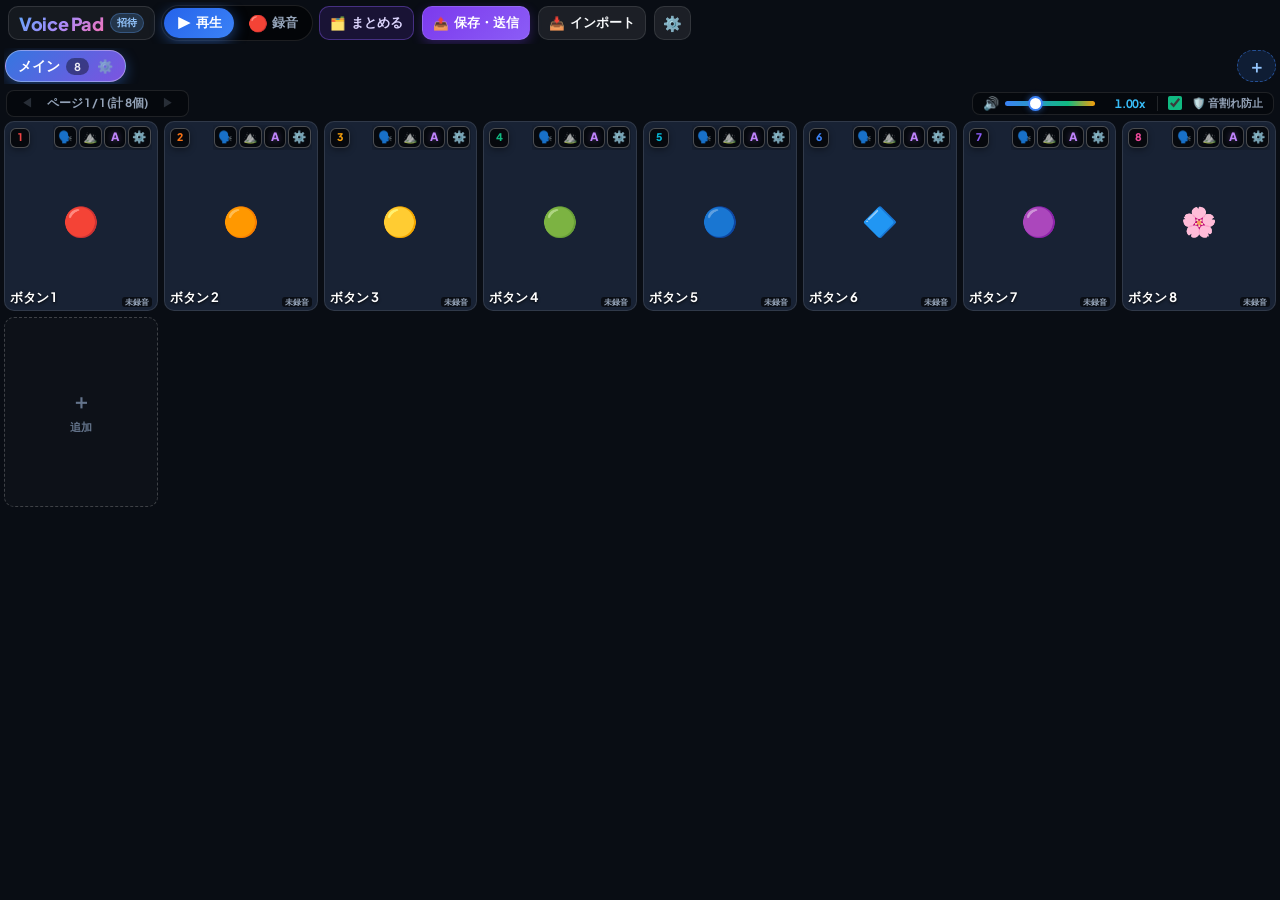
==== commit fb29a321: "Add files via upload" ====
--- a/index.html
+++ b/index.html
@@ -17,7 +17,7 @@
     <meta http-equiv="Expires" content="0">
     <link rel="manifest" href="manifest.json">
     
-    <link rel="stylesheet" href="style.css?v=20260925_0050">
+    <link rel="stylesheet" href="style.css?v=20261013_0040">
 </head>
 <body>
     <div id="app-container">
@@ -49,6 +49,11 @@
                     🗂️ <span class="btn-text">まとめる</span>
                 </button>
 
+                <!-- スクロール保存・送信ボタン -->
+                <button id="header-export-btn" class="header-action-btn share-btn" title="現在開いているスクロール内の全音声データを保存・送信" aria-label="保存・送信">
+                    📤 <span class="btn-text">保存・送信</span>
+                </button>
+
                 <!-- 共有データ（スクロール・ボタン）インポートボタン -->
                 <button id="header-import-btn" class="header-action-btn" title="共有されたスクロールやボタンを読み込む (.json)" aria-label="インポート">
                     📥 <span class="btn-text">インポート</span>
@@ -72,11 +77,13 @@
             </div>
         </div>
 
-        <!-- ２段目：スクロールタブバー（横スクロール＆長押しドラッグ並び替え対応） -->
+        <!-- ２段目：スクロールタブバー（横スクロール＆長押しドラッグ並び替え＆スライドナビ対応） -->
         <nav class="scroll-tabs-bar" aria-label="スクロールタブ">
+            <button id="scroll-tabs-prev-btn" class="scroll-nav-btn prev-btn" title="前のスクロールへスライド" aria-label="左のスクロールへスライド">◀</button>
             <div id="scroll-tabs-container" class="scroll-tabs-container">
                 <!-- JavaScript で動的にスクロールタブを生成 -->
             </div>
+            <button id="scroll-tabs-next-btn" class="scroll-nav-btn next-btn" title="次のスクロールへスライド" aria-label="右のスクロールへスライド">▶</button>
             <button id="add-scroll-btn" class="add-scroll-btn" title="新しいスクロールを追加" aria-label="スクロールを追加">
                 <span class="plus-icon">＋</span>
             </button>
@@ -1216,7 +1223,7 @@
                 <div class="form-group version-card">
                     <div style="display: flex; justify-content: space-between; align-items: center;">
                         <span class="form-label">🚀 アプリのバージョン</span>
-                        <span id="app-version-badge" class="version-badge">v2026.09.16.0001</span>
+                        <span id="app-version-badge" class="version-badge">v2026.10.13.0025</span>
                     </div>
                     <button id="check-update-btn" class="action-btn update-btn" style="margin-top: 6px;">
                         🔄 最新バージョンを確認・アップデート
@@ -1696,6 +1703,85 @@
         </div>
     </div>
 
+    <!-- 📤 スクロールの音声データを保存・送信モーダル -->
+    <div id="scroll-share-modal-backdrop" class="modal-backdrop" role="dialog" aria-modal="true" aria-labelledby="scroll-share-modal-title">
+        <div class="modal-content" style="max-width: 480px;">
+            <div class="modal-header">
+                <h3 id="scroll-share-modal-title" class="modal-title" style="color: #38bdf8;">📤 スクロールの音声データを保存・送信</h3>
+                <button id="close-scroll-share-modal-btn" class="close-modal-btn" title="閉じる" aria-label="閉じる">
+                    <svg width="18" height="18" viewBox="0 0 24 24" fill="none" stroke="currentColor" stroke-width="2">
+                        <line x1="18" y1="6" x2="6" y2="18"></line>
+                        <line x1="6" y1="6" x2="18" y2="18"></line>
+                    </svg>
+                </button>
+            </div>
+
+            <div class="modal-body-scroll" style="gap: 13px; padding: 12px 6px;">
+                <!-- 対象スクロールのステータス情報カード -->
+                <div class="scroll-share-info-card" style="background: rgba(14, 165, 233, 0.08); border: 1.5px solid rgba(14, 165, 233, 0.35); border-radius: 12px; padding: 12px 14px;">
+                    <div style="display: flex; justify-content: space-between; align-items: center; margin-bottom: 4px;">
+                        <span style="font-size: 11px; color: #94a3b8; font-weight: 700;">対象スクロール</span>
+                        <span id="scroll-share-slot-count-badge" class="badge-tag" style="background: rgba(14, 165, 233, 0.25); color: #7dd3fc; border-color: #38bdf8;">ボタン 0個</span>
+                    </div>
+                    <div id="scroll-share-target-name" style="font-size: 17px; font-weight: 900; color: #ffffff; letter-spacing: -0.01em;">
+                        メイン
+                    </div>
+                    <div id="scroll-share-target-stats" style="font-size: 11.5px; color: #38bdf8; margin-top: 4px;">
+                        🎙️ 録音音声: 0個 | 打ち込みAI音声: 0個
+                    </div>
+                </div>
+
+                <!-- 選択肢 1: 📡 Wi-Fi直接送信 (QRコード) -->
+                <div class="share-choice-card" style="background: rgba(0,0,0,0.3); border: 1.5px solid rgba(56, 189, 248, 0.35); border-radius: 12px; padding: 12px; display: flex; flex-direction: column; gap: 8px;">
+                    <div style="display: flex; align-items: center; gap: 8px;">
+                        <span style="font-size: 20px;">📡</span>
+                        <div>
+                            <div style="font-size: 13.5px; font-weight: 800; color: #38bdf8;">Wi-Fi 直接送信（QRコード1回読取）</div>
+                            <div style="font-size: 11px; color: #94a3b8; line-height: 1.4;">相手のiPadやPCのカメラでQRコードを読み取るだけで、このスクロールの全音声・写真・設定を直接ワイヤレス転送します。</div>
+                        </div>
+                    </div>
+                    <button type="button" id="btn-scroll-share-p2p" class="action-btn share-btn" style="background: linear-gradient(135deg, #0284c7, #2563eb); padding: 10px 14px; font-weight: 800; font-size: 13px;">
+                        📡 このスクロールをQRコードで送信
+                    </button>
+                </div>
+
+                <!-- 選択肢 2: 💾 スクロール全データをファイル保存 (.vpad-page) -->
+                <div class="share-choice-card" style="background: rgba(0,0,0,0.3); border: 1.5px solid rgba(16, 185, 129, 0.35); border-radius: 12px; padding: 12px; display: flex; flex-direction: column; gap: 8px;">
+                    <div style="display: flex; align-items: center; gap: 8px;">
+                        <span style="font-size: 20px;">💾</span>
+                        <div>
+                            <div style="font-size: 13.5px; font-weight: 800; color: #34d399;">スクロール全体をファイル保存 (.vpad-page)</div>
+                            <div style="font-size: 11px; color: #94a3b8; line-height: 1.4;">全ボタンの音声・写真・エフェクト設定を1つのファイルにバックアップ保存。AirDrop送信やファイル保存ができます。</div>
+                        </div>
+                    </div>
+                    <button type="button" id="btn-scroll-share-file" class="action-btn save-btn" style="background: linear-gradient(135deg, #059669, #10b981); padding: 10px 14px; font-weight: 800; font-size: 13px;">
+                        💾 スクロールファイルを保存・AirDrop (.vpad-page)
+                    </button>
+                </div>
+
+                <!-- 選択肢 3: 🎵 各ボタンの録音音声を一括保存 (音声ファイル) -->
+                <div class="share-choice-card" style="background: rgba(0,0,0,0.3); border: 1.5px solid rgba(168, 85, 247, 0.35); border-radius: 12px; padding: 12px; display: flex; flex-direction: column; gap: 8px;">
+                    <div style="display: flex; align-items: center; gap: 8px;">
+                        <span style="font-size: 20px;">🎵</span>
+                        <div>
+                            <div style="font-size: 13.5px; font-weight: 800; color: #c084fc;">各ボタンの音声をまとめて保存 (音声ファイル)</div>
+                            <div style="font-size: 11px; color: #94a3b8; line-height: 1.4;">スクロール内の各ボタンに録音された音声データを、音声ファイル（WAV/M4A）としてまとめてダウンロード保存します。</div>
+                        </div>
+                    </div>
+                    <button type="button" id="btn-scroll-share-audios" class="action-btn download-btn" style="background: linear-gradient(135deg, #7c3aed, #9333ea); padding: 10px 14px; font-weight: 800; font-size: 13px; color: #ffffff;">
+                        🎵 録音音声をすべてダウンロード
+                    </button>
+                </div>
+
+                <div class="modal-actions" style="margin-top: 4px;">
+                    <button type="button" id="close-scroll-share-bottom-btn" class="action-btn secondary-btn" style="padding: 10px;">
+                        閉じる
+                    </button>
+                </div>
+            </div>
+        </div>
+    </div>
+
     <!-- 全画面ドラッグ＆ドロップ受け入れオーバーレイ -->
     <div id="global-dropzone" class="global-dropzone" style="display: none;">
         <div class="dropzone-content">
@@ -1719,6 +1805,6 @@
     <script src="peerjs.min.js"></script>
 
     <!-- アプリスクリプト -->
-    <script src="app.js?v=20260925_0060"></script>
+    <script src="app.js?v=20261013_0040"></script>
 </body>
 </html>
--- a/style.css
+++ b/style.css
@@ -367,13 +367,69 @@
     overflow-x: auto;
     scroll-behavior: smooth;
     -webkit-overflow-scrolling: touch;
-    scrollbar-width: none;
+    scrollbar-width: thin;
+    scrollbar-color: rgba(59, 130, 246, 0.35) transparent;
     flex: 1;
     padding: 2px 1px;
+    touch-action: pan-x pan-y;
 }
 
 .scroll-tabs-container::-webkit-scrollbar {
+    height: 3px;
+}
+
+.scroll-tabs-container::-webkit-scrollbar-track {
+    background: transparent;
+}
+
+.scroll-tabs-container::-webkit-scrollbar-thumb {
+    background: rgba(59, 130, 246, 0.35);
+    border-radius: 9999px;
+}
+
+.scroll-tabs-container::-webkit-scrollbar-thumb:hover {
+    background: rgba(59, 130, 246, 0.7);
+}
+
+/* スクロールタブスライド用ナビゲーションボタン（◀ / ▶） */
+.scroll-nav-btn {
     display: none;
+    align-items: center;
+    justify-content: center;
+    width: 28px;
+    height: 28px;
+    min-width: 28px;
+    min-height: 28px;
+    border-radius: 50%;
+    background: rgba(255, 255, 255, 0.08);
+    border: 1.5px solid var(--border-color);
+    color: var(--text-secondary);
+    font-size: 11px;
+    font-weight: 800;
+    cursor: pointer;
+    flex-shrink: 0;
+    transition: all 0.15s ease;
+    padding: 0;
+    -webkit-user-select: none;
+    user-select: none;
+}
+
+.scroll-nav-btn:hover:not(:disabled) {
+    background: rgba(59, 130, 246, 0.25);
+    border-color: #60a5fa;
+    color: #ffffff;
+    box-shadow: 0 0 10px rgba(59, 130, 246, 0.4);
+    transform: scale(1.08);
+}
+
+.scroll-nav-btn:active:not(:disabled) {
+    transform: scale(0.92);
+}
+
+.scroll-nav-btn:disabled {
+    opacity: 0.2;
+    cursor: not-allowed;
+    pointer-events: none;
 }
 
 .scroll-tab-item {
@@ -392,7 +448,7 @@
     white-space: nowrap;
     transition: transform 0.15s ease, background 0.15s ease, border-color 0.15s ease, box-shadow 0.15s ease;
     flex-shrink: 0;
-    touch-action: pan-y;
+    touch-action: pan-x pan-y;
     -webkit-user-select: none;
     user-select: none;
     -webkit-touch-callout: none;
@@ -923,6 +979,20 @@
 .pad-grid.grid-count-16 .pad-label {
     font-size: clamp(10.5px, 1.8vh, 16px);
 }
+.pad-grid.grid-count-16 .pad-action-btn {
+    min-width: 25px;
+    min-height: 25px;
+    font-size: 13.5px;
+    padding: 2px 4px;
+    border-radius: 7px;
+}
+.pad-grid.grid-count-16 .slot-badge {
+    min-width: 24px;
+    min-height: 24px;
+    font-size: 11.5px;
+    padding: 2px 6px;
+    border-radius: 7px;
+}
 
 /* 24個・32個表示 */
 .pad-grid.grid-count-24 .pad-emoji,
@@ -932,6 +1002,66 @@
 .pad-grid.grid-count-24 .pad-label,
 .pad-grid.grid-count-32 .pad-label {
     font-size: clamp(9.5px, 1.5vh, 13px);
+}
+.pad-grid.grid-count-24 .pad-action-btn,
+.pad-grid.grid-count-32 .pad-action-btn {
+    min-width: 22px;
+    min-height: 22px;
+    font-size: 11.5px;
+    padding: 1.5px 3.5px;
+    border-radius: 6px;
+}
+.pad-grid.grid-count-24 .pad-action-btn .tts-letter-badge,
+.pad-grid.grid-count-32 .pad-action-btn .tts-letter-badge {
+    font-size: 11.5px;
+}
+.pad-grid.grid-count-24 .slot-badge,
+.pad-grid.grid-count-32 .slot-badge {
+    min-width: 20px;
+    min-height: 20px;
+    font-size: 10.5px;
+    padding: 1.5px 5px;
+    border-radius: 6px;
+}
+.pad-grid.grid-count-24 .pad-actions-group,
+.pad-grid.grid-count-32 .pad-actions-group {
+    gap: 2px;
+    padding: 1px 1px 2px 1px;
+}
+
+/* 48個・64個表示 */
+.pad-grid.grid-count-48 .pad-emoji,
+.pad-grid.grid-count-64 .pad-emoji {
+    font-size: clamp(12px, 2.2vh, 22px);
+}
+.pad-grid.grid-count-48 .pad-label,
+.pad-grid.grid-count-64 .pad-label {
+    font-size: clamp(8.5px, 1.2vh, 11px);
+}
+.pad-grid.grid-count-48 .pad-action-btn,
+.pad-grid.grid-count-64 .pad-action-btn {
+    min-width: 18px;
+    min-height: 18px;
+    font-size: 10px;
+    padding: 1px 2px;
+    border-radius: 5px;
+}
+.pad-grid.grid-count-48 .pad-action-btn .tts-letter-badge,
+.pad-grid.grid-count-64 .pad-action-btn .tts-letter-badge {
+    font-size: 9.5px;
+}
+.pad-grid.grid-count-48 .slot-badge,
+.pad-grid.grid-count-64 .slot-badge {
+    min-width: 17px;
+    min-height: 17px;
+    font-size: 9px;
+    padding: 1px 3.5px;
+    border-radius: 5px;
+}
+.pad-grid.grid-count-48 .pad-actions-group,
+.pad-grid.grid-count-64 .pad-actions-group {
+    gap: 1.5px;
+    padding: 0 0 1px 0;
 }
 
 /* ==================== スイッチカード（パッド） ==================== */
@@ -946,7 +1076,7 @@
     padding: 3px 5px;
     cursor: pointer;
     overflow: hidden;
-    touch-action: manipulation;
+    touch-action: pan-x pan-y;
     transition: transform 0.1s ease, border-color 0.15s ease, box-shadow 0.15s ease;
     -webkit-user-select: none;
     user-select: none;
@@ -957,8 +1087,11 @@
     border-color: var(--border-color-hover);
 }
 
-.pad-card:active {
+.pad-card:active,
+.pad-card.is-touch-pressing {
     transform: scale(0.96);
+    border-color: var(--accent-cyan) !important;
+    box-shadow: 0 0 12px rgba(56, 189, 248, 0.4) !important;
 }
 
 /* ボタン長押しドラッグ＆ドロップ並び替えスタイル */
@@ -1068,21 +1201,38 @@
 .pad-actions-group {
     display: flex;
     align-items: center;
-    gap: 4px;
+    gap: 3px;
     pointer-events: auto;
     overflow-x: auto;
     overflow-y: hidden;
     -webkit-overflow-scrolling: touch;
-    scrollbar-width: none;
-    touch-action: pan-x;
+    scrollbar-width: thin;
+    scrollbar-color: rgba(56, 189, 248, 0.45) transparent;
+    touch-action: pan-x pan-y !important;
     max-width: 100%;
     flex-shrink: 1;
     min-width: 0;
-    padding: 2px 2px 2px 4px;
+    padding: 2px 2px 3px 2px;
+    overscroll-behavior-x: contain;
 }
 
 .pad-actions-group::-webkit-scrollbar {
-    display: none;
+    display: block;
+    height: 3px;
+}
+
+.pad-actions-group::-webkit-scrollbar-track {
+    background: rgba(0, 0, 0, 0.25);
+    border-radius: 3px;
+}
+
+.pad-actions-group::-webkit-scrollbar-thumb {
+    background: rgba(56, 189, 248, 0.55);
+    border-radius: 3px;
+}
+
+.pad-actions-group::-webkit-scrollbar-thumb:hover {
+    background: rgba(56, 189, 248, 0.9);
 }
 
 .pad-action-btn {
@@ -1925,10 +2075,10 @@
     font-weight: 700;
 }
 
-/* ==================== 縦向き極小画面（スマホ）最適化 ==================== */
-@media (max-width: 480px) {
+/* ==================== 縦向き画面（スマホ・タブレット縦）最適化 ==================== */
+@media (max-width: 600px) {
     .app-header {
-        gap: 3px;
+        gap: 4px;
     }
     .mode-toggle-btn {
         padding: 3px 8px;
@@ -1940,8 +2090,8 @@
         padding: 4px 5px;
     }
     .header-action-btn {
-        padding: 4px 7px;
-        font-size: 11px;
+        padding: 4px 8px;
+        font-size: 12px;
     }
     .header-action-btn .btn-text {
         display: none;
@@ -3305,6 +3455,16 @@
     animation: scanLaser 2s ease-in-out infinite;
 }
 
+/* 📤 スクロール保存・送信モーダル専用カードスタイル */
+.share-choice-card {
+    transition: transform 0.15s ease, border-color 0.15s ease, box-shadow 0.15s ease;
+}
+.share-choice-card:hover {
+    transform: translateY(-1.5px);
+    box-shadow: 0 6px 20px rgba(0, 0, 0, 0.4);
+    border-color: rgba(56, 189, 248, 0.6) !important;
+}
+
 @keyframes scanLaser {
     0% {
         top: 5%;
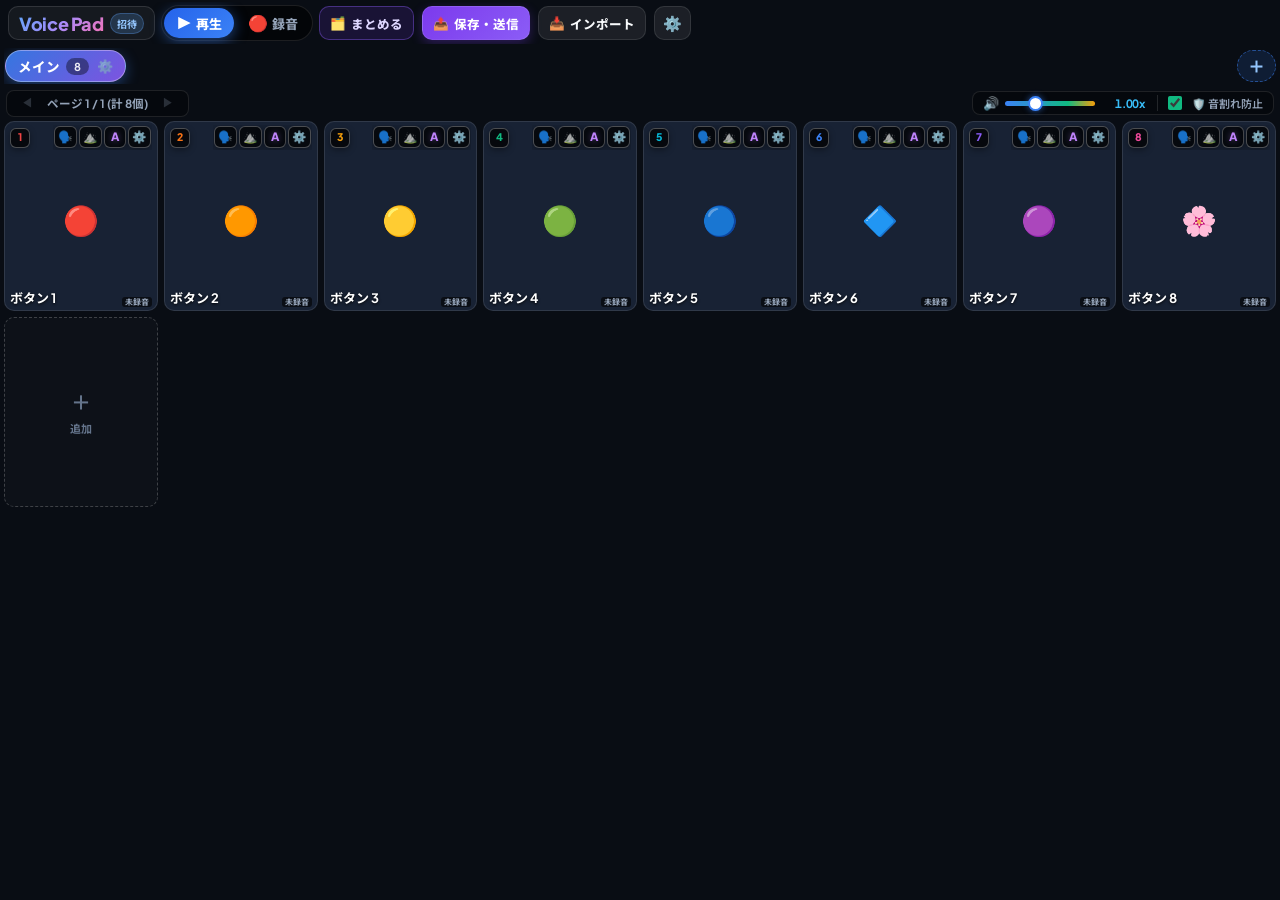
==== commit 6a8cbee7: "Add files via upload" ====
--- a/index.html
+++ b/index.html
@@ -1223,7 +1223,7 @@
                 <div class="form-group version-card">
                     <div style="display: flex; justify-content: space-between; align-items: center;">
                         <span class="form-label">🚀 アプリのバージョン</span>
-                        <span id="app-version-badge" class="version-badge">v2026.10.13.0025</span>
+                        <span id="app-version-badge" class="version-badge">v2026.10.13.0040</span>
                     </div>
                     <button id="check-update-btn" class="action-btn update-btn" style="margin-top: 6px;">
                         🔄 最新バージョンを確認・アップデート
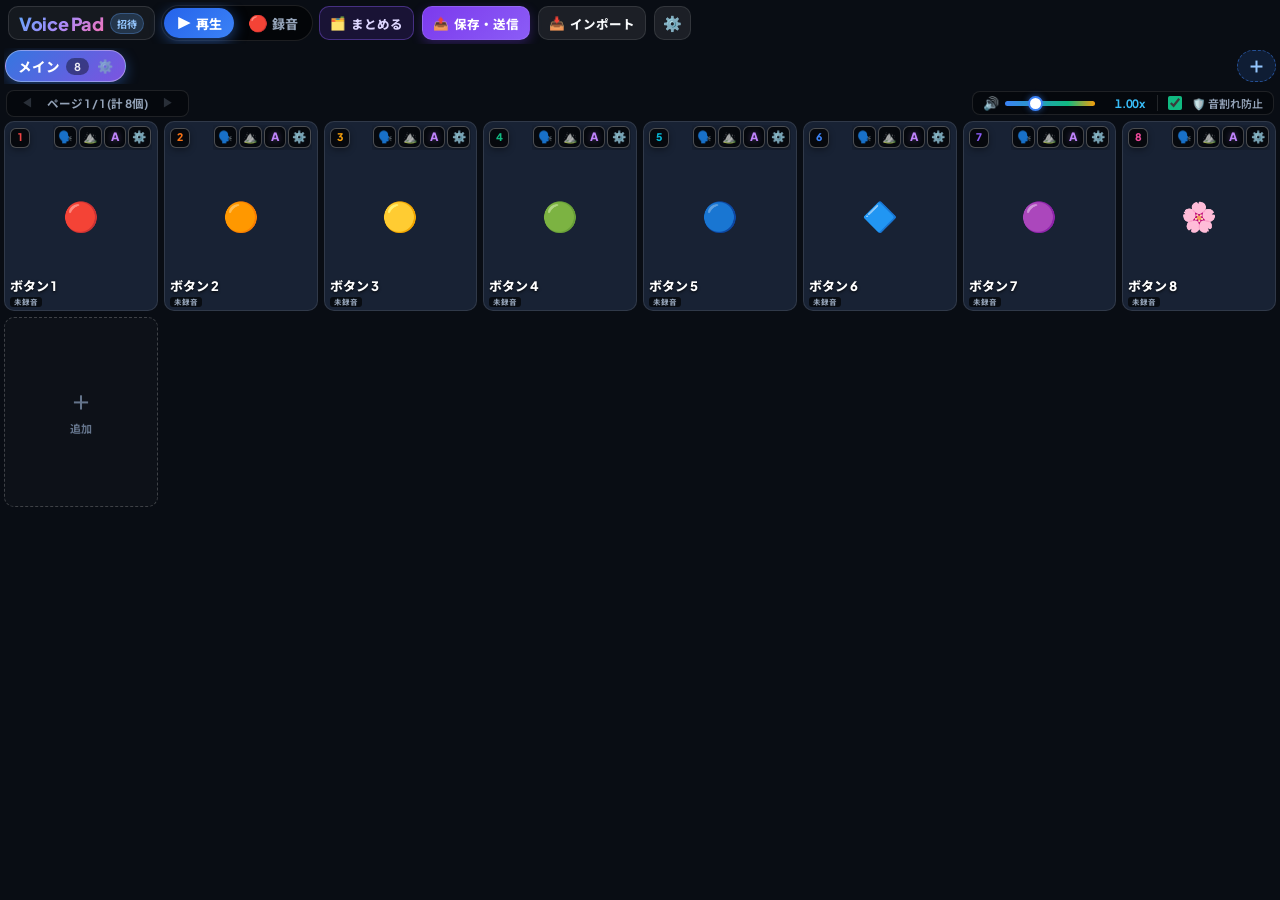
==== commit 9882d429: "Add files via upload" ====
--- a/index.html
+++ b/index.html
@@ -17,7 +17,7 @@
     <meta http-equiv="Expires" content="0">
     <link rel="manifest" href="manifest.json">
     
-    <link rel="stylesheet" href="style.css?v=20261013_0040">
+    <link rel="stylesheet" href="style.css?v=20261015_0730">
 </head>
 <body>
     <div id="app-container">
@@ -306,17 +306,101 @@
                     <input type="hidden" id="edit-emoji" value="🔊">
                 </div>
 
-                <!-- データを送る・共有セクション -->
-                <div class="form-group p2p-export-group" style="margin-top: 10px; padding: 10px; background: rgba(14, 165, 233, 0.08); border: 1px solid rgba(14, 165, 233, 0.3); border-radius: 10px;">
+                <!-- ① 🎴 このボタンの【ボタンデータ】を送信（QR送信 ＆ エアドロップ送信） -->
+                <div class="form-group btn-data-export-group" style="margin-top: 10px; padding: 12px; background: rgba(2, 132, 199, 0.09); border: 1.5px solid rgba(2, 132, 199, 0.4); border-radius: 12px;">
                     <div style="display: flex; justify-content: space-between; align-items: center; margin-bottom: 6px;">
-                        <span class="opt-label" style="font-size: 12px; font-weight: 800; color: #38bdf8;">📤 データを送る (生徒 ➜ 先生)</span>
-                        <span class="badge-tag" style="background: rgba(14, 165, 233, 0.25); color: #7dd3fc; border-color: #38bdf8;">QR直接転送</span>
-                    </div>
-                    <button type="button" id="btn-slot-webrtc-send" class="action-btn share-btn" style="background: linear-gradient(135deg, #0284c7, #2563eb); font-weight: 800; padding: 10px 14px;">
-                        <span class="btn-icon">📡</span> 先生にQR送信（1ステップ直接転送）
-                    </button>
-                    <div style="font-size: 10.5px; color: var(--text-muted); margin-top: 4px; line-height: 1.4;">
-                        ※ 押すとQRコードが表示され、先生のカメラで1回読み取るだけでボタンが送信されます。
+                        <span class="opt-label" style="font-size: 13px; font-weight: 800; color: #38bdf8;">🎴 このボタンのボタンデータを送信（推奨: 相手端末で高音質AI音声）</span>
+                        <span class="badge-tag" style="background: rgba(14, 165, 233, 0.25); color: #7dd3fc; border-color: #38bdf8;">高音質AI音声保持</span>
+                    </div>
+                    <div style="font-size: 11px; color: #cbd5e1; margin-bottom: 9px; line-height: 1.45;">
+                        相手のiPad・iPhone・PCにボタンを送り、相手端末の自然な高音質AI音声（Apple Kyoko / Siri / Microsoft Ayumi等）で再生したい場合はこちらをお選びください：
+                    </div>
+                    <div style="display: flex; flex-direction: column; gap: 7px;">
+                        <!-- QR送信スイッチ -->
+                        <button type="button" id="btn-slot-send-button-qr" class="action-btn" style="background: linear-gradient(135deg, #0284c7, #2563eb); color: #ffffff; font-weight: 800; padding: 11px 14px; text-align: left; display: flex; align-items: center; gap: 10px; border: none; border-radius: 9px; cursor: pointer; box-shadow: 0 2px 8px rgba(2, 132, 199, 0.3);">
+                            <span class="btn-icon" style="font-size: 19px;">📡</span>
+                            <div style="flex: 1; min-width: 0;">
+                                <div style="font-size: 12.5px; font-weight: 800;">QR送信でボタンデータを送信（Wi-Fi直接転送）</div>
+                                <div style="font-size: 10.5px; opacity: 0.85; font-weight: 400;">相手のカメラでQRコードを読み取って直接転送</div>
+                            </div>
+                        </button>
+                        <!-- エアドロップ送信スイッチ -->
+                        <button type="button" id="btn-slot-send-button-airdrop" class="action-btn" style="background: linear-gradient(135deg, #0369a1, #1d4ed8); color: #ffffff; font-weight: 800; padding: 11px 14px; text-align: left; display: flex; align-items: center; gap: 10px; border: none; border-radius: 9px; cursor: pointer; box-shadow: 0 2px 8px rgba(3, 105, 161, 0.3);">
+                            <span class="btn-icon" style="font-size: 19px;">📤</span>
+                            <div style="flex: 1; min-width: 0;">
+                                <div style="font-size: 12.5px; font-weight: 800;">エアドロップ送信でボタンデータを送信 (.vpad-button)</div>
+                                <div style="font-size: 10.5px; opacity: 0.85; font-weight: 400;">AirDrop・共有メニュー・ファイル保存でボタンを転送</div>
+                            </div>
+                        </button>
+                        <!-- 下位互換用単体QRボタン（非表示エイリアス） -->
+                        <button type="button" id="btn-slot-webrtc-send" style="display: none;"></button>
+                    </div>
+                </div>
+
+                <!-- ② 🎵 このボタンの【音声データWAV】を送信（QR送信 ＆ エアドロップ送信） -->
+                <div class="form-group btn-wav-export-group" style="margin-top: 10px; padding: 12px; background: rgba(124, 58, 237, 0.09); border: 1.5px solid rgba(124, 58, 237, 0.4); border-radius: 12px;">
+                    <div style="display: flex; justify-content: space-between; align-items: center; margin-bottom: 6px;">
+                        <span class="opt-label" style="font-size: 13px; font-weight: 800; color: #c084fc;">🎵 このボタンの音声データ（WAV）を送信・保存</span>
+                        <span class="badge-tag" style="background: rgba(168, 85, 247, 0.25); color: #d8b4fe; border-color: #c084fc;">PCM 16bit WAV</span>
+                    </div>
+                    <div style="font-size: 11px; color: #cbd5e1; margin-bottom: 9px; line-height: 1.45;">
+                        Premiere Pro / DaVinci Resolve などの動画編集ソフトや外部プレイヤー用の音声WAVファイルを書き出します（※肉声録音ボタンは生音声、文字打ち込みボタンは音響フォルマント合成音声）：
+                    </div>
+                    <div style="display: flex; flex-direction: column; gap: 7px;">
+                        <!-- QR送信スイッチ -->
+                        <button type="button" id="btn-slot-send-wav-qr" class="action-btn" style="background: linear-gradient(135deg, #7c3aed, #9333ea); color: #ffffff; font-weight: 800; padding: 11px 14px; text-align: left; display: flex; align-items: center; gap: 10px; border: none; border-radius: 9px; cursor: pointer; box-shadow: 0 2px 8px rgba(124, 58, 237, 0.3);">
+                            <span class="btn-icon" style="font-size: 19px;">📡</span>
+                            <div style="flex: 1; min-width: 0;">
+                                <div style="font-size: 12.5px; font-weight: 800;">QR送信で音声データWAVを送信（Wi-Fi直接転送）</div>
+                                <div style="font-size: 10.5px; opacity: 0.85; font-weight: 400;">相手のカメラで読み取ってこのボタンの高音質WAVを受信</div>
+                            </div>
+                        </button>
+                        <!-- エアドロップ送信スイッチ -->
+                        <button type="button" id="btn-slot-send-wav-airdrop" class="action-btn" style="background: linear-gradient(135deg, #6d28d9, #7e22ce); color: #ffffff; font-weight: 800; padding: 11px 14px; text-align: left; display: flex; align-items: center; gap: 10px; border: none; border-radius: 9px; cursor: pointer; box-shadow: 0 2px 8px rgba(109, 40, 217, 0.3);">
+                            <span class="btn-icon" style="font-size: 19px;">📤</span>
+                            <div style="flex: 1; min-width: 0;">
+                                <div style="font-size: 12.5px; font-weight: 800;">エアドロップ送信で音声データWAVを送信 (.wav)</div>
+                                <div style="font-size: 10.5px; opacity: 0.85; font-weight: 400;">AirDrop・共有メニューでPCや端末に直接WAV音声を送信</div>
+                            </div>
+                        </button>
+                        <!-- 端末に直接保存スイッチ -->
+                        <button type="button" id="btn-slot-save-wav" class="action-btn" style="background: linear-gradient(135deg, #2563eb, #3b82f6); color: #ffffff; font-weight: 800; padding: 11px 14px; text-align: left; display: flex; align-items: center; gap: 10px; border: none; border-radius: 9px; cursor: pointer; box-shadow: 0 2px 8px rgba(37, 99, 235, 0.3);">
+                            <span class="btn-icon" style="font-size: 19px;">💾</span>
+                            <div style="flex: 1; min-width: 0;">
+                                <div style="font-size: 12.5px; font-weight: 800;">このボタンの音声データ（WAV）を保存</div>
+                                <div style="font-size: 10.5px; opacity: 0.85; font-weight: 400;">この端末のダウンロードフォルダに単体WAVファイルとして保存</div>
+                            </div>
+                        </button>
+                    </div>
+                </div>
+
+                <!-- 📦 スクロール全体の一括送信・保存セクション -->
+                <div class="form-group scroll-export-group" style="margin-top: 10px; padding: 12px; background: rgba(255, 255, 255, 0.03); border: 1px solid var(--border-color); border-radius: 12px;">
+                    <div style="display: flex; justify-content: space-between; align-items: center; margin-bottom: 6px;">
+                        <span class="opt-label" style="font-size: 12px; font-weight: 700; color: #94a3b8;">📦 スクロール全体の一括送信・保存</span>
+                        <span class="badge-tag" style="background: rgba(255, 255, 255, 0.1); color: #cbd5e1; border-color: rgba(255, 255, 255, 0.2);">スクロール全体</span>
+                    </div>
+                    <div style="display: flex; flex-direction: column; gap: 6px;">
+                        <!-- スクロールのボタンデータをQR送信 -->
+                        <button type="button" id="btn-slot-webrtc-send-scroll" class="action-btn" style="background: rgba(3, 105, 161, 0.7); color: #ffffff; font-weight: 700; padding: 9px 12px; font-size: 12px; text-align: left; display: flex; align-items: center; gap: 8px; border: 1px solid rgba(56, 189, 248, 0.4); border-radius: 8px; cursor: pointer;">
+                            <span>🎴</span> <span>スクロールのボタンデータをQR送信</span>
+                        </button>
+                        <!-- スクロール全結合マスターWAVをQR送信 -->
+                        <button type="button" id="btn-slot-webrtc-send-wav-master" class="action-btn" style="background: rgba(124, 58, 237, 0.7); color: #ffffff; font-weight: 700; padding: 9px 12px; font-size: 12px; text-align: left; display: flex; align-items: center; gap: 8px; border: 1px solid rgba(168, 85, 247, 0.4); border-radius: 8px; cursor: pointer;">
+                            <span>🎬</span> <span>スクロール全ボタン音声（結合マスターWAV）をQR送信</span>
+                        </button>
+                        <!-- スクロール各個別連番WAVをQR送信 -->
+                        <button type="button" id="btn-slot-webrtc-send-wav-batch" class="action-btn" style="background: rgba(13, 148, 136, 0.7); color: #ffffff; font-weight: 700; padding: 9px 12px; font-size: 12px; text-align: left; display: flex; align-items: center; gap: 8px; border: 1px solid rgba(20, 184, 166, 0.4); border-radius: 8px; cursor: pointer;">
+                            <span>📁</span> <span>スクロール各ボタン音声（個別連番WAV）をQR送信</span>
+                        </button>
+                        <!-- スクロール全結合マスターWAVを保存 -->
+                        <button type="button" id="btn-slot-save-scroll-wav-master" class="action-btn" style="background: rgba(30, 41, 59, 0.8); color: #cbd5e1; font-weight: 700; padding: 9px 12px; font-size: 12px; text-align: left; display: flex; align-items: center; gap: 8px; border: 1px solid var(--border-color); border-radius: 8px; cursor: pointer;">
+                            <span>💾</span> <span>スクロール全音声（結合マスターWAV）を保存</span>
+                        </button>
+                        <!-- スクロール各個別連番WAVを保存 -->
+                        <button type="button" id="btn-slot-save-scroll-wav-batch" class="action-btn" style="background: rgba(30, 41, 59, 0.8); color: #cbd5e1; font-weight: 700; padding: 9px 12px; font-size: 12px; text-align: left; display: flex; align-items: center; gap: 8px; border: 1px solid var(--border-color); border-radius: 8px; cursor: pointer;">
+                            <span>📁</span> <span>スクロール各音声（個別連番WAV）を保存</span>
+                        </button>
                     </div>
                 </div>
 
@@ -324,8 +408,8 @@
                 <div class="modal-actions">
                     <button id="save-slot-btn" class="action-btn save-btn">💾 設定を保存する</button>
                     <button id="import-slot-audio-btn" class="action-btn download-btn">📁 音声ファイルを選択して読み込む</button>
-                    <button id="export-single-slot-btn" class="action-btn share-btn" style="background: linear-gradient(135deg, #0284c7, #2563eb);">📤 📲 AirDrop / 端末間でこのボタンを送る (.vpad-button)</button>
-                    <button id="download-audio-btn" class="action-btn download-btn" style="display: none;">💾 録音音声ファイル (m4a/webm) を保存</button>
+                    <button id="export-single-slot-btn" class="action-btn share-btn" style="background: linear-gradient(135deg, #0284c7, #2563eb);">📤 📲 このボタンをファイル保存・AirDrop (.vpad-button)</button>
+                    <button id="download-audio-btn" class="action-btn" style="background: linear-gradient(135deg, #2563eb, #3b82f6); color: #ffffff; font-weight: 800; display: none;">💾 🎵 このボタンの音声WAVを保存 (.wav)</button>
                     <button id="duplicate-slot-btn" class="action-btn secondary-btn">📋 このスイッチを複製</button>
                     <button id="delete-audio-btn" class="action-btn warning-btn" style="display: none;">🔇 録音データのみ消去</button>
                     <button id="delete-slot-btn" class="action-btn delete-btn">🗑️ スイッチ自体を削除</button>
@@ -1105,17 +1189,40 @@
                     </div>
                 </div>
 
-                <!-- スクロールを送信・共有セクション (Wi-Fi直接送信) -->
-                <div class="form-group p2p-export-group" style="margin-top: 10px; padding: 10px; background: rgba(14, 165, 233, 0.08); border: 1px solid rgba(14, 165, 233, 0.3); border-radius: 10px;">
+                <!-- 📡 スクロールを送信・共有セクション (Wi-Fi QR直接送信) -->
+                <div class="form-group p2p-export-group" style="margin-top: 10px; padding: 12px; background: rgba(14, 165, 233, 0.08); border: 1.5px solid rgba(14, 165, 233, 0.35); border-radius: 12px;">
                     <div style="display: flex; justify-content: space-between; align-items: center; margin-bottom: 6px;">
-                        <span class="opt-label" style="font-size: 12px; font-weight: 800; color: #38bdf8;">📤 このスクロールをWi-Fi送信 (生徒➜先生 / 端末間)</span>
-                        <span class="badge-tag" style="background: rgba(14, 165, 233, 0.25); color: #7dd3fc; border-color: #38bdf8;">QR直接転送</span>
-                    </div>
-                    <button type="button" id="btn-scroll-webrtc-send" class="action-btn share-btn" style="background: linear-gradient(135deg, #0284c7, #2563eb); font-weight: 800; padding: 10px 14px;">
-                        <span class="btn-icon">📡</span> このスクロールをQR送信（1ステップ直接転送）
-                    </button>
-                    <div style="font-size: 10.5px; color: var(--text-muted); margin-top: 4px; line-height: 1.4;">
-                        ※ 押すとQRコードが表示され、相手のカメラで1回読み取るだけでこのスクロール（全ボタン・音声・設定）がWi-Fi経由で丸ごと送信されます。
+                        <span class="opt-label" style="font-size: 12.5px; font-weight: 800; color: #38bdf8;">📡 このスクロールをQR送信 (Wi-Fi直接転送)</span>
+                        <span class="badge-tag" style="background: rgba(14, 165, 233, 0.25); color: #7dd3fc; border-color: #38bdf8;">送信内容を選択</span>
+                    </div>
+                    <div style="font-size: 11px; color: #cbd5e1; margin-bottom: 8px; line-height: 1.45;">
+                        相手の端末（先生や動画編集用PC）のカメラでQRコードを読み取るだけで、Wi-Fi経由で直接転送します。送信するデータを選択してください：
+                    </div>
+                    <div style="display: flex; flex-direction: column; gap: 7px;">
+                        <!-- ① ボタンデータ -->
+                        <button type="button" id="btn-scroll-webrtc-send" class="action-btn share-btn" style="background: linear-gradient(135deg, #0284c7, #2563eb); font-weight: 800; padding: 10px 14px; text-align: left; display: flex; align-items: center; gap: 9px;">
+                            <span class="btn-icon" style="font-size: 18px;">🎴</span>
+                            <div style="flex: 1; min-width: 0;">
+                                <div style="font-size: 12.5px; font-weight: 800;">ボタンデータをQR送信</div>
+                                <div style="font-size: 10.5px; opacity: 0.85; font-weight: 400;">ボタン設定・写真・音声をVoicePad形式で丸ごと転送</div>
+                            </div>
+                        </button>
+                        <!-- ② 音声データ：結合マスターWAV -->
+                        <button type="button" id="btn-scroll-webrtc-send-wav-master" class="action-btn" style="background: linear-gradient(135deg, #7c3aed, #9333ea); color: #ffffff; font-weight: 800; padding: 10px 14px; text-align: left; display: flex; align-items: center; gap: 9px; border: none; border-radius: 9px; cursor: pointer; box-shadow: 0 2px 8px rgba(124, 58, 237, 0.3);">
+                            <span class="btn-icon" style="font-size: 18px;">🎬</span>
+                            <div style="flex: 1; min-width: 0;">
+                                <div style="font-size: 12.5px; font-weight: 800;">音声データ（結合マスターWAV）をQR送信</div>
+                                <div style="font-size: 10.5px; opacity: 0.85; font-weight: 400;">全ボタン音声を1本に結合した16bit PCM WAVを送信</div>
+                            </div>
+                        </button>
+                        <!-- ③ 音声データ：個別連番WAV -->
+                        <button type="button" id="btn-scroll-webrtc-send-wav-batch" class="action-btn" style="background: linear-gradient(135deg, #0d9488, #14b8a6); color: #ffffff; font-weight: 800; padding: 10px 14px; text-align: left; display: flex; align-items: center; gap: 9px; border: none; border-radius: 9px; cursor: pointer; box-shadow: 0 2px 8px rgba(13, 148, 136, 0.3);">
+                            <span class="btn-icon" style="font-size: 18px;">📁</span>
+                            <div style="flex: 1; min-width: 0;">
+                                <div style="font-size: 12.5px; font-weight: 800;">音声データ（個別連番WAV）をQR送信</div>
+                                <div style="font-size: 10.5px; opacity: 0.85; font-weight: 400;">各ボタンの音声を個別の連番WAVセットとして送信</div>
+                            </div>
+                        </button>
                     </div>
                 </div>
 
@@ -1129,13 +1236,33 @@
                         <span class="btn-icon">📷</span> QRコードからデータを受信（カメラ起動）
                     </button>
                     <div class="webrtc-desc" style="font-size: 11px; color: #94a3b8; margin-top: 5px; line-height: 1.4;">
-                        ※ 相手の画面に表示されたQRコードをカメラで読み取るだけで、ボタン単体もスクロール丸ごとも直接取り込めます。
+                        ※ 相手の画面に表示されたQRコードをカメラで読み取るだけで、ボタン単体・スクロール丸ごと・WAV音声データを受信・保存します。
+                    </div>
+                </div>
+
+                <!-- ①【独立スイッチ】💾 音声データを保存セクション (動画編集用 16-bit PCM WAV) -->
+                <div class="form-group wav-save-group" style="margin-top: 10px; padding: 12px; background: rgba(59, 130, 246, 0.08); border: 1.5px solid rgba(59, 130, 246, 0.35); border-radius: 12px;">
+                    <div style="display: flex; justify-content: space-between; align-items: center; margin-bottom: 6px;">
+                        <span class="opt-label" style="font-size: 12.5px; font-weight: 800; color: #60a5fa;">💾 音声データを保存（動画編集用 WAV保存）</span>
+                        <span class="badge-tag" style="background: rgba(59, 130, 246, 0.25); color: #93c5fd; border-color: #60a5fa;">PCM 16bit WAV</span>
+                    </div>
+                    <div style="font-size: 11px; color: #cbd5e1; margin-bottom: 9px; line-height: 1.45;">
+                        Premiere / DaVinci Resolve / Final Cut / CapCut などの動画編集ソフトでそのまま使える高品質な<strong>WAV音声ファイル</strong>を端末に保存します。
+                    </div>
+                    <div style="display: flex; flex-direction: column; gap: 7px;">
+                        <button type="button" id="btn-scroll-save-wav-master" class="action-btn" style="background: linear-gradient(135deg, #2563eb, #3b82f6); color: #ffffff; font-weight: 800; padding: 11px 14px; text-align: center; border: none; border-radius: 9px; cursor: pointer; box-shadow: 0 2px 8px rgba(37, 99, 235, 0.3);">
+                            <span class="btn-icon">🎬</span> 全ボタン音声を1本に結合したWAVを保存
+                        </button>
+                        <button type="button" id="btn-scroll-save-wav-batch" class="action-btn" style="background: linear-gradient(135deg, #0284c7, #0ea5e9); color: #ffffff; font-weight: 800; padding: 11px 14px; text-align: center; border: none; border-radius: 9px; cursor: pointer; box-shadow: 0 2px 8px rgba(2, 132, 199, 0.3);">
+                            <span class="btn-icon">📁</span> 各ボタンの音声を個別の連番WAVで保存（[番号]_[ボタン名].wav）
+                        </button>
                     </div>
                 </div>
 
                 <div class="modal-actions">
                     <button id="save-scroll-btn" class="action-btn save-btn">💾 スクロール設定を保存</button>
-                    <button id="export-scroll-btn" class="action-btn share-btn" style="background: linear-gradient(135deg, #0284c7, #2563eb);">📤 📲 AirDrop / 端末間でこのスクロールを送る (.vpad-page)</button>
+                    <button id="export-scroll-btn" class="action-btn share-btn" style="background: linear-gradient(135deg, #0284c7, #2563eb);">📤 📲 このスクロールをファイル保存・AirDrop (.vpad-page)</button>
+                    <button id="save-scroll-wav-btn" type="button" class="action-btn" style="background: linear-gradient(135deg, #2563eb, #3b82f6); color: #ffffff; font-weight: 800;">💾 🎵 このスクロールの全音声WAVを保存 (.wav)</button>
                     <button id="duplicate-scroll-btn" class="action-btn secondary-btn">📋 このスクロールを丸ごと複製</button>
                     <button id="delete-scroll-btn" class="action-btn delete-btn">🗑️ このスクロールを削除</button>
                 </div>
@@ -1223,7 +1350,7 @@
                 <div class="form-group version-card">
                     <div style="display: flex; justify-content: space-between; align-items: center;">
                         <span class="form-label">🚀 アプリのバージョン</span>
-                        <span id="app-version-badge" class="version-badge">v2026.10.13.0040</span>
+                        <span id="app-version-badge" class="version-badge">v2026.10.13.0415</span>
                     </div>
                     <button id="check-update-btn" class="action-btn update-btn" style="margin-top: 6px;">
                         🔄 最新バージョンを確認・アップデート
@@ -1622,6 +1749,24 @@
                     </div>
                 </div>
 
+                <!-- 送信データ形式選択タブ (スクロール送信時のみ表示) -->
+                <div id="p2p-scroll-datatype-bar" style="display: none; width: 100%; margin-bottom: 2px;">
+                    <div style="font-size: 11px; font-weight: 800; color: #94a3b8; text-align: left; margin-bottom: 4px;">
+                        📡 送信するデータ形式：
+                    </div>
+                    <div style="display: flex; gap: 5px; width: 100%;">
+                        <button type="button" id="p2p-type-btn-buttons" class="action-btn p2p-type-btn active" style="flex: 1; padding: 7px 4px; font-size: 11px; font-weight: 800; border-radius: 8px;">
+                            🎴 ボタンデータ
+                        </button>
+                        <button type="button" id="p2p-type-btn-wav-master" class="action-btn p2p-type-btn" style="flex: 1; padding: 7px 4px; font-size: 11px; font-weight: 800; border-radius: 8px;">
+                            🎬 結合WAV
+                        </button>
+                        <button type="button" id="p2p-type-btn-wav-batch" class="action-btn p2p-type-btn" style="flex: 1; padding: 7px 4px; font-size: 11px; font-weight: 800; border-radius: 8px;">
+                            📁 個別連番WAV
+                        </button>
+                    </div>
+                </div>
+
                 <div style="font-size: 12.5px; color: #cbd5e1; line-height: 1.5;">
                     先生の端末のカメラで、下の <strong>QRコード（1枚）</strong> を読み取ってください。<br>
                     <span style="font-size: 11.5px; color: #38bdf8;">※ 1回スキャンするだけでWi-Fi経由で瞬時にデータが転送されます</span>
@@ -1736,13 +1881,21 @@
                     <div style="display: flex; align-items: center; gap: 8px;">
                         <span style="font-size: 20px;">📡</span>
                         <div>
-                            <div style="font-size: 13.5px; font-weight: 800; color: #38bdf8;">Wi-Fi 直接送信（QRコード1回読取）</div>
-                            <div style="font-size: 11px; color: #94a3b8; line-height: 1.4;">相手のiPadやPCのカメラでQRコードを読み取るだけで、このスクロールの全音声・写真・設定を直接ワイヤレス転送します。</div>
-                        </div>
-                    </div>
-                    <button type="button" id="btn-scroll-share-p2p" class="action-btn share-btn" style="background: linear-gradient(135deg, #0284c7, #2563eb); padding: 10px 14px; font-weight: 800; font-size: 13px;">
-                        📡 このスクロールをQRコードで送信
-                    </button>
+                            <div style="font-size: 13.5px; font-weight: 800; color: #38bdf8;">Wi-Fi QR直接送信（カメラで1回読取）</div>
+                            <div style="font-size: 11px; color: #94a3b8; line-height: 1.4;">相手の端末のカメラでQRコードを読み取るだけで、Wi-Fi経由で直接転送します。</div>
+                        </div>
+                    </div>
+                    <div style="display: flex; flex-direction: column; gap: 6px;">
+                        <button type="button" id="btn-scroll-share-p2p" class="action-btn share-btn" style="background: linear-gradient(135deg, #0284c7, #2563eb); padding: 9px 12px; font-weight: 800; font-size: 12.5px; text-align: left; display: flex; align-items: center; gap: 8px;">
+                            <span>🎴</span> <span>ボタンデータをQR送信（VoicePad丸ごと）</span>
+                        </button>
+                        <button type="button" id="btn-scroll-share-p2p-wav-master" class="action-btn" style="background: linear-gradient(135deg, #7c3aed, #9333ea); color: #ffffff; padding: 9px 12px; font-weight: 800; font-size: 12.5px; text-align: left; border: none; border-radius: 9px; cursor: pointer; display: flex; align-items: center; gap: 8px;">
+                            <span>🎬</span> <span>音声データ（結合マスターWAV）をQR送信</span>
+                        </button>
+                        <button type="button" id="btn-scroll-share-p2p-wav-batch" class="action-btn" style="background: linear-gradient(135deg, #0d9488, #14b8a6); color: #ffffff; padding: 9px 12px; font-weight: 800; font-size: 12.5px; text-align: left; border: none; border-radius: 9px; cursor: pointer; display: flex; align-items: center; gap: 8px;">
+                            <span>📁</span> <span>音声データ（個別連番WAV）をQR送信</span>
+                        </button>
+                    </div>
                 </div>
 
                 <!-- 選択肢 2: 💾 スクロール全データをファイル保存 (.vpad-page) -->
@@ -1751,7 +1904,7 @@
                         <span style="font-size: 20px;">💾</span>
                         <div>
                             <div style="font-size: 13.5px; font-weight: 800; color: #34d399;">スクロール全体をファイル保存 (.vpad-page)</div>
-                            <div style="font-size: 11px; color: #94a3b8; line-height: 1.4;">全ボタンの音声・写真・エフェクト設定を1つのファイルにバックアップ保存。AirDrop送信やファイル保存ができます。</div>
+                            <div style="font-size: 11px; color: #94a3b8; line-height: 1.4;">全ボタンの音声・写真・エフェクト設定を1つのファイルにバックアップ保存。</div>
                         </div>
                     </div>
                     <button type="button" id="btn-scroll-share-file" class="action-btn save-btn" style="background: linear-gradient(135deg, #059669, #10b981); padding: 10px 14px; font-weight: 800; font-size: 13px;">
@@ -1759,18 +1912,23 @@
                     </button>
                 </div>
 
-                <!-- 選択肢 3: 🎵 各ボタンの録音音声を一括保存 (音声ファイル) -->
-                <div class="share-choice-card" style="background: rgba(0,0,0,0.3); border: 1.5px solid rgba(168, 85, 247, 0.35); border-radius: 12px; padding: 12px; display: flex; flex-direction: column; gap: 8px;">
+                <!-- 選択肢 3: 💾 映像編集用 WAV 音声データを保存 (.wav) -->
+                <div class="share-choice-card" style="background: rgba(0,0,0,0.3); border: 1.5px solid rgba(59, 130, 246, 0.35); border-radius: 12px; padding: 12px; display: flex; flex-direction: column; gap: 8px;">
                     <div style="display: flex; align-items: center; gap: 8px;">
-                        <span style="font-size: 20px;">🎵</span>
+                        <span style="font-size: 20px;">💾</span>
                         <div>
-                            <div style="font-size: 13.5px; font-weight: 800; color: #c084fc;">各ボタンの音声をまとめて保存 (音声ファイル)</div>
-                            <div style="font-size: 11px; color: #94a3b8; line-height: 1.4;">スクロール内の各ボタンに録音された音声データを、音声ファイル（WAV/M4A）としてまとめてダウンロード保存します。</div>
-                        </div>
-                    </div>
-                    <button type="button" id="btn-scroll-share-audios" class="action-btn download-btn" style="background: linear-gradient(135deg, #7c3aed, #9333ea); padding: 10px 14px; font-weight: 800; font-size: 13px; color: #ffffff;">
-                        🎵 録音音声をすべてダウンロード
-                    </button>
+                            <div style="font-size: 13.5px; font-weight: 800; color: #60a5fa;">映像編集用 WAV音声データを保存 (.wav)</div>
+                            <div style="font-size: 11px; color: #94a3b8; line-height: 1.4;">Premiere / DaVinci Resolve などの動画編集ソフトでそのまま使える高品質PCM 16bit WAVを端末に保存します。</div>
+                        </div>
+                    </div>
+                    <div style="display: flex; flex-direction: column; gap: 6px;">
+                        <button type="button" id="btn-scroll-share-wav-master" class="action-btn" style="background: linear-gradient(135deg, #2563eb, #3b82f6); padding: 10px 14px; font-weight: 800; font-size: 13px; color: #ffffff; border: none; border-radius: 9px; cursor: pointer;">
+                            🎬 全ボタン音声を1本に結合したWAVを保存
+                        </button>
+                        <button type="button" id="btn-scroll-share-audios" class="action-btn download-btn" style="background: linear-gradient(135deg, #0284c7, #0ea5e9); padding: 10px 14px; font-weight: 800; font-size: 13px; color: #ffffff; border: none; border-radius: 9px; cursor: pointer;">
+                            📁 各ボタンの音声を個別の連番WAVで保存（[番号]_[ボタン名].wav）
+                        </button>
+                    </div>
                 </div>
 
                 <div class="modal-actions" style="margin-top: 4px;">
@@ -1805,6 +1963,6 @@
     <script src="peerjs.min.js"></script>
 
     <!-- アプリスクリプト -->
-    <script src="app.js?v=20261013_0040"></script>
+    <script src="app.js?v=20261015_0730"></script>
 </body>
 </html>
--- a/style.css
+++ b/style.css
@@ -1371,11 +1371,12 @@
     width: 100%;
     z-index: 3;
     pointer-events: none;
+    min-width: 0;
 }
 
 .pad-label {
-    font-size: clamp(9px, 1.4vh, 12px);
-    font-weight: 700;
+    font-size: clamp(9.5px, 1.4vh, 12.5px);
+    font-weight: 800;
     color: #ffffff;
     text-shadow: 0 1px 3px rgba(0,0,0,0.9);
     white-space: nowrap;
@@ -1385,30 +1386,78 @@
 }
 
 .pad-status {
-    font-size: 8px;
+    font-size: 7.5px;
     font-weight: 700;
     color: var(--text-secondary);
-    background: rgba(0, 0, 0, 0.6);
-    padding: 1px 3px;
+    background: rgba(0, 0, 0, 0.65);
+    padding: 1px 4px;
     border-radius: 3px;
-    line-height: 1;
+    line-height: 1.1;
     white-space: nowrap;
-}
-
-/* 位置別ラベル配置 */
+    max-width: 100%;
+    overflow: hidden;
+    text-overflow: ellipsis;
+}
+
+/* 位置別ラベル配置（ボタンの名前を最優先で表示し、設定・ブースト表記は名前の後に続く形で配置） */
 .pad-card.pos-top .pad-header .pad-label {
     flex: 1;
     text-align: center;
     margin: 0 4px;
+    min-width: 0;
 }
 .pad-card.pos-center .pad-body .pad-label {
     text-align: center;
     margin-top: 2px;
+    max-width: 90%;
+}
+.pad-card.pos-bottom .pad-footer {
+    display: flex;
+    flex-direction: column;
+    align-items: flex-start;
+    justify-content: flex-end;
+    width: 100%;
+    min-width: 0;
+    gap: 1.5px;
 }
 .pad-card.pos-bottom .pad-footer .pad-label {
-    flex: 1;
+    width: 100%;
+    max-width: 100%;
     text-align: left;
-    margin-right: 4px;
+    margin: 0;
+    line-height: 1.2;
+}
+.pad-card.pos-bottom .pad-footer .pad-status {
+    font-size: 7.5px;
+    max-width: 100%;
+    text-align: left;
+}
+
+/* 写真トリミングプレビュー枠内のフッター（名前が先、設定・ステータスが後に続く） */
+.preview-footer {
+    display: flex;
+    flex-direction: column;
+    align-items: flex-start;
+    justify-content: flex-end;
+    width: 100%;
+    min-width: 0;
+    gap: 1.5px;
+    z-index: 3;
+    pointer-events: none;
+}
+.preview-footer .pad-label {
+    width: 100%;
+    max-width: 100%;
+    white-space: nowrap;
+    overflow: hidden;
+    text-overflow: ellipsis;
+    text-align: left;
+    margin: 0;
+    line-height: 1.2;
+}
+.preview-footer .pad-status {
+    font-size: 7.5px;
+    max-width: 100%;
 }
 
 /* 「＋ 追加」カード */
@@ -3555,3 +3604,69 @@
     color: var(--text-muted);
 }
 
+/* P2P QR送信 データ種別切り替えタブ */
+.p2p-type-btn {
+    background: rgba(255, 255, 255, 0.08);
+    color: #94a3b8;
+    border: 1px solid rgba(255, 255, 255, 0.15);
+    border-radius: 8px;
+    cursor: pointer;
+    transition: all 0.2s ease;
+}
+.p2p-type-btn:hover {
+    background: rgba(255, 255, 255, 0.14);
+    color: #ffffff;
+}
+.p2p-type-btn.active {
+    background: linear-gradient(135deg, #0284c7, #2563eb) !important;
+    color: #ffffff !important;
+    border-color: #38bdf8 !important;
+    box-shadow: 0 0 10px rgba(56, 189, 248, 0.4);
+}
+
+/* ==================== 🎴 ボタン設定モーダル内の独立した音声保存・QR送信セクション ==================== */
+.wav-save-group,
+.p2p-export-group,
+.btn-data-export-group,
+.btn-wav-export-group {
+    transition: transform 0.2s ease, box-shadow 0.2s ease, border-color 0.2s ease;
+}
+
+.wav-save-group:hover,
+.btn-wav-export-group:hover {
+    border-color: rgba(124, 58, 237, 0.65) !important;
+    box-shadow: 0 4px 16px rgba(124, 58, 237, 0.2);
+}
+
+.p2p-export-group:hover,
+.btn-data-export-group:hover {
+    border-color: rgba(14, 165, 233, 0.65) !important;
+    box-shadow: 0 4px 16px rgba(14, 165, 233, 0.2);
+}
+
+.wav-save-group button.action-btn,
+.p2p-export-group button.action-btn,
+.btn-data-export-group button.action-btn,
+.btn-wav-export-group button.action-btn {
+    transition: transform 0.18s cubic-bezier(0.16, 1, 0.3, 1), box-shadow 0.18s ease, filter 0.18s ease;
+}
+
+.wav-save-group button.action-btn:hover,
+.p2p-export-group button.action-btn:hover,
+.btn-data-export-group button.action-btn:hover,
+.btn-wav-export-group button.action-btn:hover {
+    transform: translateY(-1.5px);
+    filter: brightness(1.1);
+}
+
+.wav-save-group button.action-btn:active,
+.p2p-export-group button.action-btn:active,
+.btn-data-export-group button.action-btn:active,
+.btn-wav-export-group button.action-btn:active {
+    transform: translateY(0.5px);
+    filter: brightness(0.95);
+}
+
+
+
+
